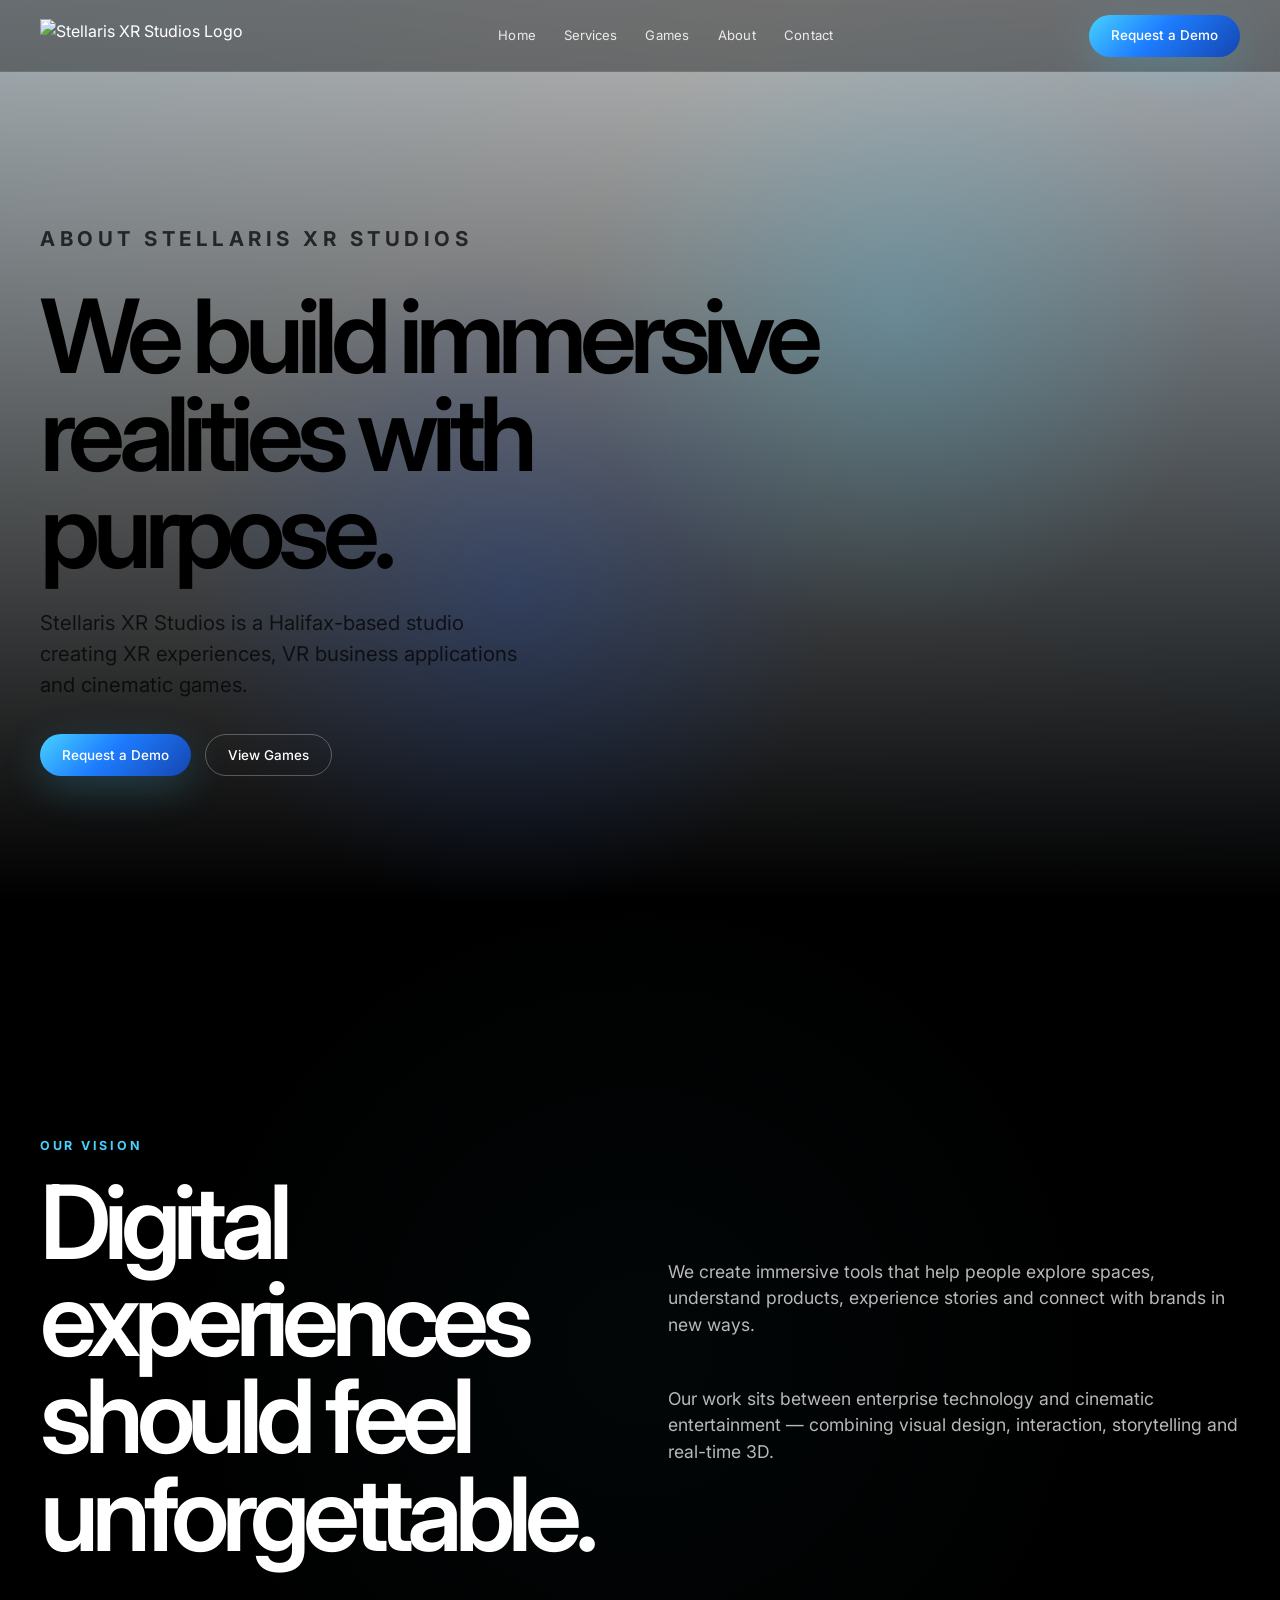
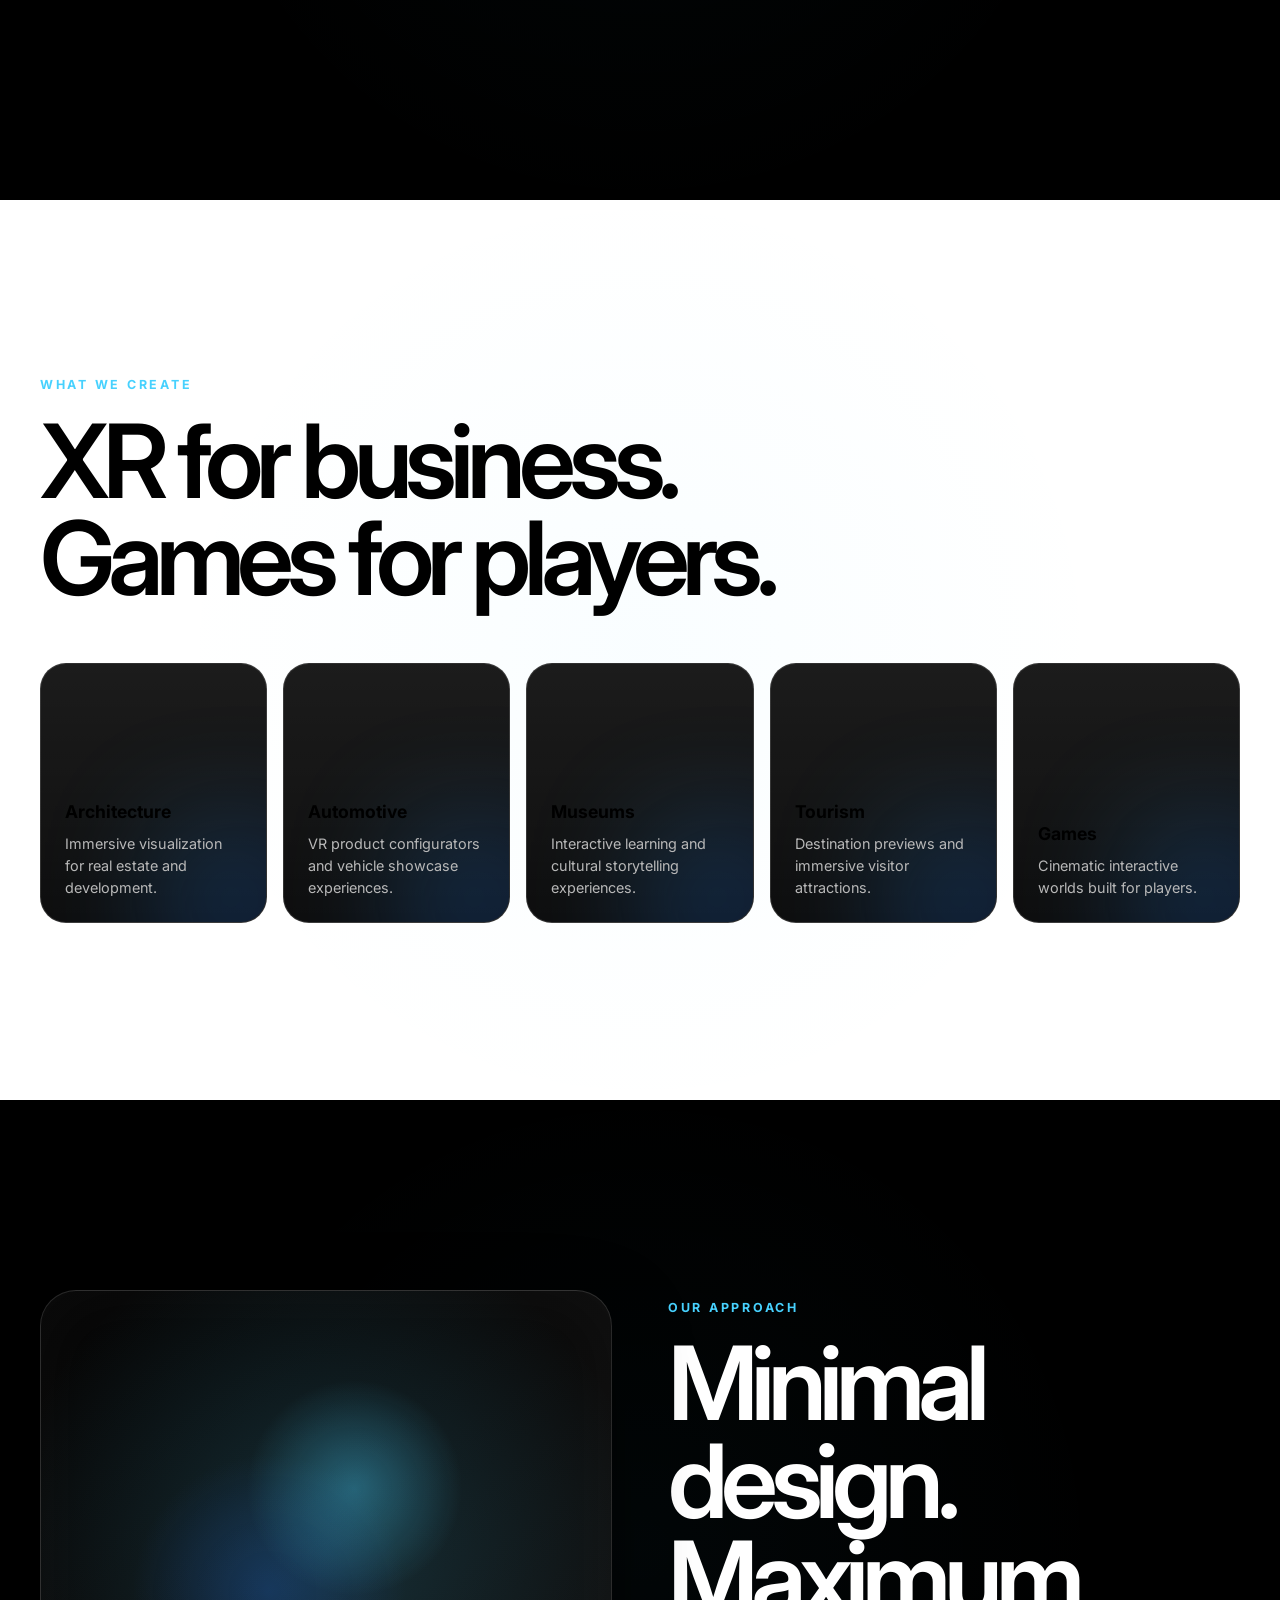
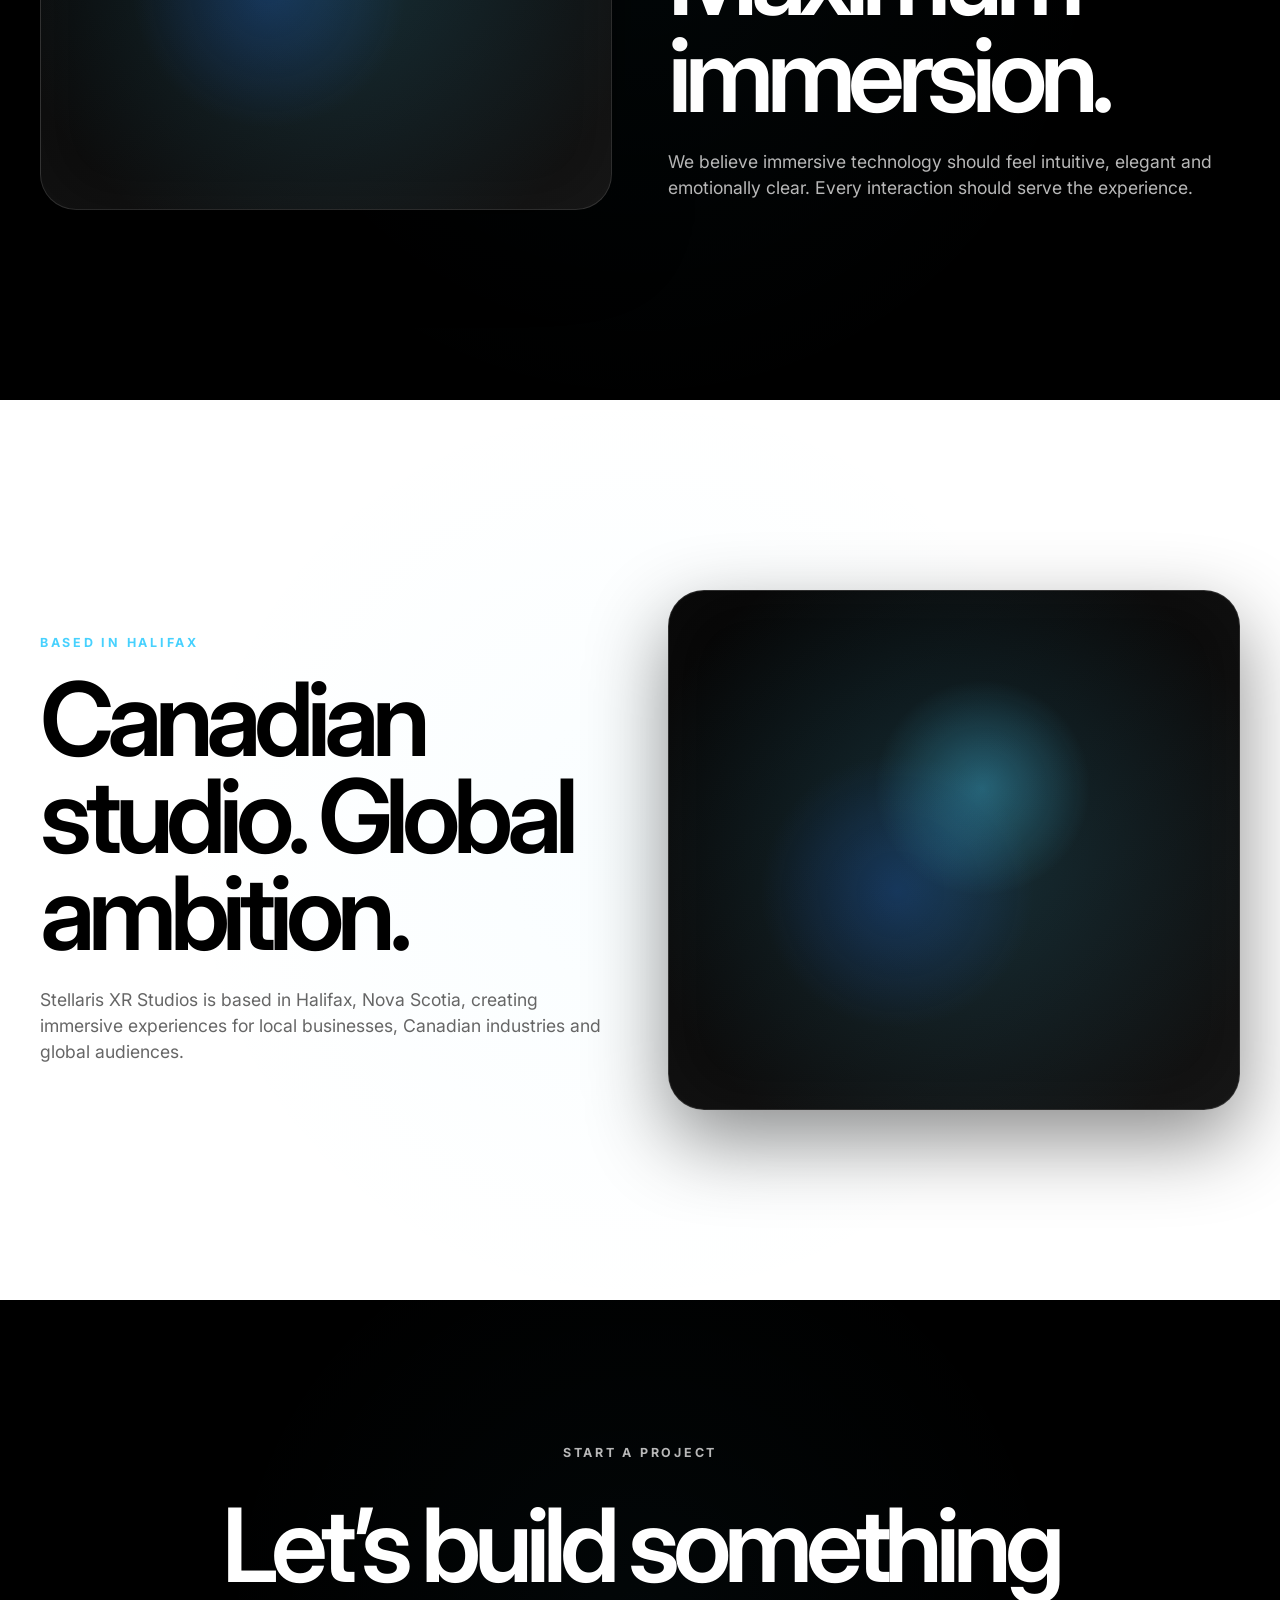
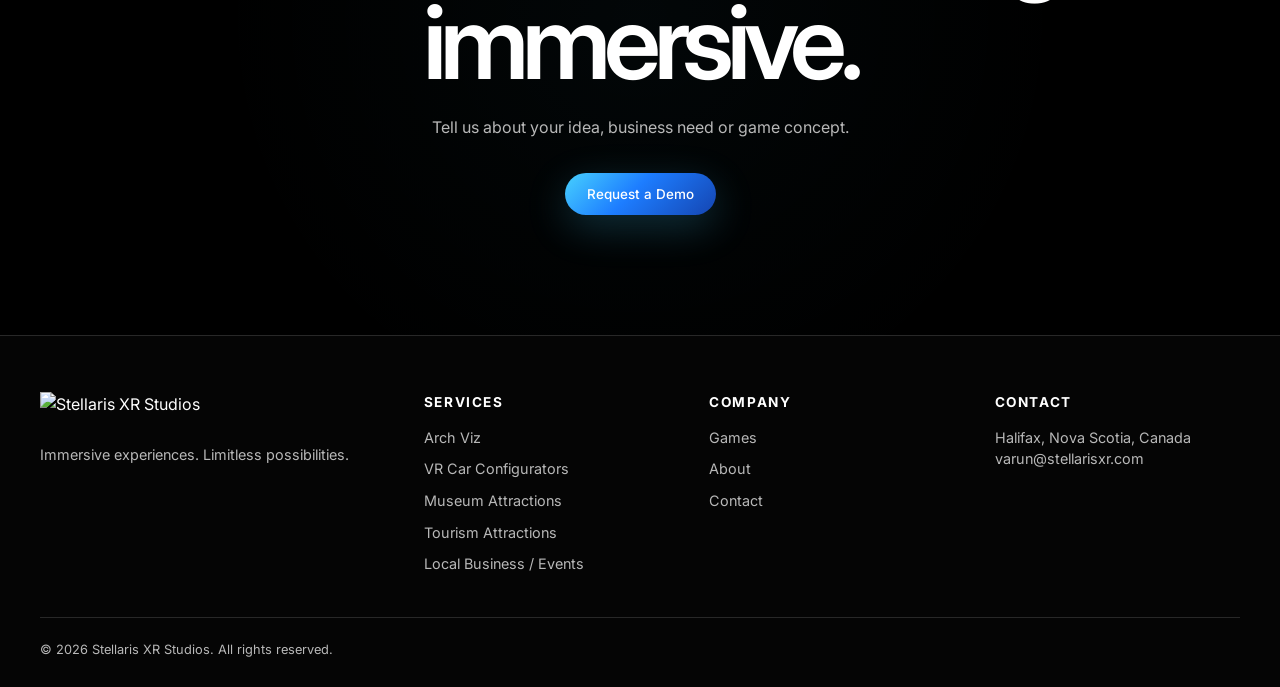
==== about.html @ 1f0bcd0b "updates" ====
<!DOCTYPE html>
<html lang="en">

<head>
    <meta charset="UTF-8" />
    <meta name="viewport" content="width=device-width, initial-scale=1.0" />

    <title>About Stellaris XR Studios | XR & VR Studio in Halifax</title>
    <meta name="description"
        content="Learn about Stellaris XR Studios, a Halifax-based XR studio creating immersive VR apps, business experiences and cinematic games." />
    <meta name="robots" content="index, follow" />
    <link rel="canonical" href="https://stellarisxr.com/about.html" />

    <link rel="icon" type="image/png" href="assets/favicon.png" />
    <link rel="apple-touch-icon" href="assets/apple-touch-icon.png" />

    <meta property="og:type" content="website" />
    <meta property="og:title" content="About Stellaris XR Studios" />
    <meta property="og:description"
        content="A Halifax XR studio building immersive business experiences and cinematic games." />
    <meta property="og:url" content="https://stellarisxr.com/about.html" />
    <meta property="og:image" content="https://stellarisxr.com/assets/og-image.jpg" />

    <link rel="preconnect" href="https://fonts.googleapis.com" />
    <link rel="preconnect" href="https://fonts.gstatic.com" crossorigin />
    <link href="https://fonts.googleapis.com/css2?family=Inter:wght@300;400;500;600;700&display=swap"
        rel="stylesheet" />

    <link rel="stylesheet" href="styles.css" />
</head>

<body>

    <div class="preloader">

        <div class="preloader-logo">
            <img src="assets/sxr-mark-gradient.png" alt="Stellaris XR Studios" loading="lazy" />
        </div>

    </div>

    <header class="site-header">
        <nav class="nav">
            <a href="index.html" class="logo">
                <img src="assets/stellaris-wordmark-white.png" alt="Stellaris XR Studios Logo" loading="lazy" />
            </a>

            <div class="nav-links">
                <a href="index.html">Home</a>

                <div class="dropdown">
                    <button class="dropdown-toggle">Services</button>
                    <div class="dropdown-menu">
                        <a href="arch-viz.html">Arch Viz</a>
                        <a href="vr-car-configurators.html">VR Car Configurators</a>
                        <a href="museum-attractions.html">Museum Attractions</a>
                        <a href="tourism-attractions.html">Tourism Attractions</a>
                        <a href="local-business-events.html">Local Business / Events</a>
                    </div>
                </div>

                <a href="games.html">Games</a>
                <a href="about.html">About</a>
                <a href="contact.html">Contact</a>
            </div>

            <a href="contact.html" class="nav-cta">Request a Demo</a>
            <button class="mobile-menu-button">☰</button>
        </nav>
    </header>

    <div class="mobile-menu">

        <button class="mobile-close">×</button>

        <a href="index.html">Home</a>
        <a href="arch-viz.html">Arch Viz</a>
        <a href="vr-car-configurators.html">VR Car Configurators</a>
        <a href="museum-attractions.html">Museum Attractions</a>
        <a href="tourism-attractions.html">Tourism Attractions</a>
        <a href="local-business-events.html">Local Business / Events</a>
        <a href="games.html">Games</a>
        <a href="about.html">About</a>
        <a href="contact.html">Contact</a>

    </div>

    <main>

        <section class="hero">
            <div class="hero-bg"></div>

            <div class="hero-content">
                <p class="eyebrow">About Stellaris XR Studios</p>
                <h1>We build immersive realities with purpose.</h1>
                <p>
                    Stellaris XR Studios is a Halifax-based studio creating XR experiences, VR business applications and
                    cinematic games.
                </p>

                <div class="hero-actions">
                    <a href="contact.html" class="btn-primary">Request a Demo</a>
                    <a href="games.html" class="btn-secondary">View Games</a>
                </div>
            </div>
        </section>

        <section class="section dark">
            <div class="section-inner feature-panel fade-in">
                <div>
                    <p class="eyebrow">Our Vision</p>
                    <h2 class="section-title">Digital experiences should feel unforgettable.</h2>
                </div>

                <div>
                    <p class="section-subtitle">
                        We create immersive tools that help people explore spaces, understand products, experience
                        stories and connect with brands in new ways.
                    </p>
                    <br />
                    <p class="section-subtitle">
                        Our work sits between enterprise technology and cinematic entertainment — combining visual
                        design, interaction, storytelling and real-time 3D.
                    </p>
                </div>
            </div>
        </section>

        <section class="section light">
            <div class="section-inner fade-in">
                <p class="eyebrow">What We Create</p>
                <h2 class="section-title">XR for business. Games for players.</h2>

                <div class="services-grid">
                    <a href="arch-viz.html" class="service-card">
                        <h3>Architecture</h3>
                        <p>Immersive visualization for real estate and development.</p>
                    </a>

                    <a href="vr-car-configurators.html" class="service-card">
                        <h3>Automotive</h3>
                        <p>VR product configurators and vehicle showcase experiences.</p>
                    </a>

                    <a href="museum-attractions.html" class="service-card">
                        <h3>Museums</h3>
                        <p>Interactive learning and cultural storytelling experiences.</p>
                    </a>

                    <a href="tourism-attractions.html" class="service-card">
                        <h3>Tourism</h3>
                        <p>Destination previews and immersive visitor attractions.</p>
                    </a>

                    <a href="games.html" class="service-card">
                        <h3>Games</h3>
                        <p>Cinematic interactive worlds built for players.</p>
                    </a>
                </div>
            </div>
        </section>

        <section class="section dark">
            <div class="section-inner feature-panel fade-in">
                <div class="visual-card"></div>

                <div>
                    <p class="eyebrow">Our Approach</p>
                    <h2 class="section-title">Minimal design. Maximum immersion.</h2>
                    <p class="section-subtitle">
                        We believe immersive technology should feel intuitive, elegant and emotionally clear. Every
                        interaction should serve the experience.
                    </p>
                </div>
            </div>
        </section>

        <section class="section light">
            <div class="section-inner feature-panel fade-in">
                <div>
                    <p class="eyebrow">Based in Halifax</p>
                    <h2 class="section-title">Canadian studio. Global ambition.</h2>
                    <p class="section-subtitle">
                        Stellaris XR Studios is based in Halifax, Nova Scotia, creating immersive experiences for local
                        businesses, Canadian industries and global audiences.
                    </p>
                </div>

                <div class="visual-card"></div>
            </div>
        </section>

        <section class="section dark cta-section">
            <div class="section-inner fade-in">
                <p class="eyebrow">Start a Project</p>
                <h2 class="section-title">Let’s build something immersive.</h2>
                <p>
                    Tell us about your idea, business need or game concept.
                </p>
                <a href="contact.html" class="btn-primary">Request a Demo</a>
            </div>
        </section>

    </main>

    <footer class="footer">
        <div class="footer-inner">
            <div>
                <img src="assets/stellaris-wordmark-white.png" alt="Stellaris XR Studios" loading="lazy" />
                <p>Immersive experiences. Limitless possibilities.</p>
            </div>

            <div>
                <h4>Services</h4>
                <div class="footer-links">
                    <a href="arch-viz.html">Arch Viz</a>
                    <a href="vr-car-configurators.html">VR Car Configurators</a>
                    <a href="museum-attractions.html">Museum Attractions</a>
                    <a href="tourism-attractions.html">Tourism Attractions</a>
                    <a href="local-business-events.html">Local Business / Events</a>
                </div>
            </div>

            <div>
                <h4>Company</h4>
                <div class="footer-links">
                    <a href="games.html">Games</a>
                    <a href="about.html">About</a>
                    <a href="contact.html">Contact</a>
                </div>
            </div>

            <div>
                <h4>Contact</h4>
                <p>Halifax, Nova Scotia, Canada</p>
                <p>varun@stellarisxr.com</p>
            </div>
        </div>

        <div class="footer-bottom">
            © 2026 Stellaris XR Studios. All rights reserved.
        </div>
    </footer>

    <script src="script.js"></script>
</body>

</html>
---- styles.css ----
:root {
    --black: #000000;
    --white: #ffffff;
    --cyan: #47d1fe;
    --blue: #1545b1;
    --text-dark: #111111;
    --text-light: #f5f5f5;
    --muted-dark: #666666;
    --muted-light: #b8b8b8;
    --glass-dark: rgba(0, 0, 0, 0.42);
    --glass-light: rgba(255, 255, 255, 0.72);
    --border-dark: rgba(255, 255, 255, 0.14);
    --border-light: rgba(0, 0, 0, 0.12);
    --gradient: linear-gradient(135deg, #47d1fe 0%, #1d7dff 45%, #1545b1 100%);
    --max-width: 1200px;
    --nav-height: 72px;
    --ease: cubic-bezier(0.22, 1, 0.36, 1);
}

* {
    box-sizing: border-box;
    margin: 0;
    padding: 0;
}

html {
    scroll-behavior: smooth;
}

body {
    font-family: Inter, -apple-system, BlinkMacSystemFont, "Segoe UI", sans-serif;
    background: var(--black);
    color: var(--white);
    line-height: 1.5;
    overflow-x: hidden;
}

img,
video {
    max-width: 100%;
    display: block;
}

a {
    color: inherit;
    text-decoration: none;
}

button,
input,
textarea {
    font: inherit;
}

.site-header {
    position: fixed;
    inset: 0 0 auto 0;
    height: var(--nav-height);
    z-index: 1000;
    display: flex;
    align-items: center;
    backdrop-filter: blur(20px);
    background: rgba(0, 0, 0, 0.38);
    border-bottom: 1px solid rgba(255, 255, 255, 0.08);
}

.nav {
    width: min(100% - 48px, var(--max-width));
    margin: 0 auto;
    display: flex;
    align-items: center;
    justify-content: space-between;
}

.logo img {
    height: 34px;
    width: auto;
}

.nav-links {
    display: flex;
    align-items: center;
    gap: 28px;
    font-size: 0.82rem;
    letter-spacing: 0.02em;
}

.nav-links a,
.dropdown-toggle {
    opacity: 0.86;
    transition: opacity 0.25s var(--ease), color 0.25s var(--ease);
}

.nav-links a:hover,
.dropdown-toggle:hover {
    opacity: 1;
    color: var(--cyan);
}

.dropdown {
    position: relative;
}

.dropdown-toggle {
    background: none;
    border: 0;
    color: inherit;
    cursor: pointer;
}

.dropdown-menu {
    position: absolute;
    top: calc(100% + 10px);
    left: 50%;
    transform: translateX(-50%) translateY(8px);
    width: 240px;
    padding: 14px;
    border-radius: 18px;
    background: rgba(10, 10, 10, 0.82);
    border: 1px solid var(--border-dark);
    backdrop-filter: blur(24px);
    opacity: 0;
    pointer-events: none;
    transition: all 0.25s var(--ease);
    z-index: 1000;
}

.dropdown::after {
    content: "";
    position: absolute;
    left: 0;
    top: 100%;
    width: 100%;
    height: 18px;
}

.dropdown:hover .dropdown-menu {
    opacity: 1;
    pointer-events: auto;
    transform: translateX(-50%) translateY(0);
}

.dropdown-menu a {
    display: block;
    padding: 11px 12px;
    border-radius: 12px;
    color: var(--text-light);
}

.dropdown-menu a:hover {
    background: rgba(71, 209, 254, 0.12);
}

.nav-cta,
.btn-primary,
.btn-secondary {
    display: inline-flex;
    align-items: center;
    justify-content: center;
    min-height: 42px;
    padding: 0 22px;
    border-radius: 999px;
    font-size: 0.84rem;
    font-weight: 500;
    transition: transform 0.25s var(--ease), background 0.25s var(--ease);
}

.nav-cta,
.btn-primary {
    background: var(--gradient);
    color: var(--white);
    box-shadow: 0 12px 40px rgba(71, 209, 254, 0.22);
}

.btn-secondary {
    color: var(--white);
    border: 1px solid rgba(255, 255, 255, 0.28);
}

.nav-cta:hover,
.btn-primary:hover,
.btn-secondary:hover {
    transform: translateY(-2px);
}

.hero {
    min-height: 100vh;
    position: relative;
    display: grid;
    place-items: center;
    overflow: hidden;
    padding: calc(var(--nav-height) + 64px) 24px 64px;
}

.hero::before {
    content: "";
    position: absolute;
    inset: 0;
    background:
        radial-gradient(circle at 70% 35%, rgba(71, 209, 254, 0.22), transparent 30%),
        radial-gradient(circle at 40% 65%, rgba(21, 69, 177, 0.28), transparent 34%),
        linear-gradient(to bottom, rgba(0, 0, 0, 0.22), #000);
    z-index: 1;
}

.hero-bg {
    position: absolute;
    inset: 0;
    background: linear-gradient(120deg, #eaf8ff 0%, #ffffff 45%, #dbefff 100%);
    opacity: 0.92;
}

.hero-content {
    position: relative;
    z-index: 2;
    width: min(100%, var(--max-width));
    color: var(--black);
}

.eyebrow {
    font-size: 0.78rem;
    text-transform: uppercase;
    letter-spacing: 0.22em;
    color: var(--cyan);
    margin-bottom: 18px;
    font-weight: 700;
}

.hero h1,
.section-title {
    font-size: clamp(3.2rem, 8vw, 7.8rem);
    line-height: 0.95;
    letter-spacing: -0.07em;
    font-weight: 600;
    max-width: 850px;
}

.hero p {
    max-width: 500px;
    margin: 28px 0 34px;
    font-size: clamp(1rem, 1.6vw, 1.28rem);
    color: rgba(0, 0, 0, 0.72);
}

.hero-actions {
    display: flex;
    gap: 14px;
    flex-wrap: wrap;
}

.showcase-dots {
    position: absolute;
    z-index: 3;
    bottom: 42px;
    left: 50%;
    transform: translateX(-50%);
    display: flex;
    gap: 10px;
}

.showcase-dots span {
    width: 7px;
    height: 7px;
    border-radius: 50%;
    background: rgba(0, 0, 0, 0.28);
}

.showcase-dots span.active {
    background: var(--cyan);
}

.section {
    min-height: 100vh;
    padding: 120px 24px;
    display: flex;
    align-items: center;
}

.section-inner {
    width: min(100%, var(--max-width));
    margin: 0 auto;
}

.section.light {
    background: var(--white);
    color: var(--black);
}

.section.dark {
    background: var(--black);
    color: var(--white);
}

.section-subtitle {
    max-width: 620px;
    margin-top: 24px;
    color: var(--muted-light);
    font-size: 1.1rem;
}

.light .section-subtitle {
    color: var(--muted-dark);
}

.services-grid {
    margin-top: 56px;
    display: grid;
    grid-template-columns: repeat(5, 1fr);
    gap: 16px;
}

.service-card {
    min-height: 260px;
    padding: 24px;
    border-radius: 26px;
    background:
        linear-gradient(to bottom, rgba(255, 255, 255, 0.08), rgba(255, 255, 255, 0.02)),
        #090909;
    border: 1px solid var(--border-dark);
    display: flex;
    flex-direction: column;
    justify-content: flex-end;
    overflow: hidden;
    position: relative;
    transition: transform 0.35s var(--ease), border-color 0.35s var(--ease);
}

.service-card::before {
    content: "";
    position: absolute;
    inset: auto -30% -30% auto;
    width: 180px;
    height: 180px;
    background: var(--gradient);
    filter: blur(60px);
    opacity: 0.22;
}

.service-card:hover {
    transform: translateY(-8px);
    border-color: rgba(71, 209, 254, 0.45);
}

.service-card h3 {
    position: relative;
    font-size: 1.1rem;
    margin-bottom: 8px;
}

.service-card p {
    position: relative;
    color: var(--muted-light);
    font-size: 0.9rem;
}

.feature-panel {
    display: grid;
    grid-template-columns: 1fr 1fr;
    gap: 56px;
    align-items: center;
}

.visual-card {
    min-height: 520px;
    border-radius: 36px;

    background:
        radial-gradient(circle at 55% 38%,
            rgba(71, 209, 254, 0.35),
            transparent 24%),

        radial-gradient(circle at 40% 58%,
            rgba(21, 69, 177, 0.32),
            transparent 30%),

        linear-gradient(145deg,
            #050505,
            #121212);

    border: 1px solid var(--border-dark);

    box-shadow:
        inset 0 0 80px rgba(255, 255, 255, 0.03),
        0 30px 80px rgba(0, 0, 0, 0.45);

    transition:
        transform 0.8s var(--ease),
        box-shadow 0.8s var(--ease);

    position: relative;
    overflow: hidden;
}

.visual-card::before {
    content: "";

    position: absolute;
    inset: -20%;

    background:
        radial-gradient(circle,
            rgba(71, 209, 254, 0.18),
            transparent 60%);

    animation: ambientMove 10s linear infinite;
}

.games-section {
    background:
        linear-gradient(to bottom, rgba(0, 0, 0, 0.22), #000),
        radial-gradient(circle at 70% 40%, rgba(21, 69, 177, 0.32), transparent 34%);
}

.cta-section {
    text-align: center;
    min-height: 70vh;
}

.cta-section .section-title {
    margin: 0 auto;
}

.cta-section p {
    max-width: 560px;
    margin: 24px auto 34px;
    color: var(--muted-light);
}

.contact-form {
    margin-top: 44px;
    display: grid;
    gap: 16px;
    max-width: 640px;
    margin-inline: auto;
}

.contact-form input,
.contact-form textarea {
    width: 100%;
    padding: 16px 18px;
    border-radius: 16px;
    border: 1px solid var(--border-dark);
    background: rgba(255, 255, 255, 0.06);
    color: var(--white);
    outline: none;
}

.contact-form textarea {
    min-height: 150px;
    resize: vertical;
}

.contact-form input:focus,
.contact-form textarea:focus {
    border-color: var(--cyan);
}

.footer {
    padding: 56px 24px 28px;
    background: #050505;
    color: var(--white);
    border-top: 1px solid var(--border-dark);
}

.footer-inner {
    width: min(100%, var(--max-width));
    margin: 0 auto;
    display: grid;
    grid-template-columns: 1.4fr repeat(3, 1fr);
    gap: 40px;
}

.footer img {
    height: 34px;
    margin-bottom: 18px;
}

.footer p,
.footer a {
    color: var(--muted-light);
    font-size: 0.9rem;
}

.footer h4 {
    margin-bottom: 14px;
    font-size: 0.85rem;
    text-transform: uppercase;
    letter-spacing: 0.12em;
}

.footer-links {
    display: grid;
    gap: 10px;
}

.footer-bottom {
    width: min(100%, var(--max-width));
    margin: 42px auto 0;
    padding-top: 22px;
    border-top: 1px solid var(--border-dark);
    color: var(--muted-light);
    font-size: 0.8rem;
}

.mobile-menu-button {
    display: none;
    background: none;
    border: 0;
    color: inherit;
    font-size: 1.6rem;
}

.mobile-menu {
    position: fixed;
    inset: 0;
    background: rgba(0, 0, 0, 0.96);
    backdrop-filter: blur(24px);
    z-index: 999;
    display: flex;
    flex-direction: column;
    justify-content: center;
    align-items: center;
    gap: 28px;
    opacity: 0;
    pointer-events: none;
    transition:
        opacity 0.35s var(--ease),
        transform 0.35s var(--ease);

    transform: translateY(-10px);
}

.mobile-menu.active {
    opacity: 1;
    pointer-events: auto;
    transform: translateY(0);
}

.mobile-menu a {
    font-size: 1.5rem;
    font-weight: 500;
    color: var(--white);
    transition: color 0.25s var(--ease);
}

.mobile-menu a:hover {
    color: var(--cyan);
}

.mobile-close {
    position: absolute;
    top: 26px;
    right: 26px;
    background: none;
    border: 0;
    color: white;
    font-size: 2rem;
    cursor: pointer;
}


@media (max-width: 980px) {

    .nav-links,
    .nav-cta {
        display: none;
    }

    .mobile-menu-button {
        display: block;
    }

    .hero-content {
        text-align: center;
    }

    .hero p {
        margin-inline: auto;
    }

    .hero-actions {
        justify-content: center;
    }

    .services-grid {
        grid-template-columns: repeat(2, 1fr);
    }

    .feature-panel {
        grid-template-columns: 1fr;
    }

    .visual-card {
        min-height: 360px;
    }

    .footer-inner {
        grid-template-columns: 1fr 1fr;
    }
}

@media (max-width: 640px) {
    .nav {
        width: min(100% - 28px, var(--max-width));
    }

    .hero,
    .section {
        padding-inline: 18px;
    }

    .hero h1,
    .section-title {
        font-size: clamp(3rem, 16vw, 5rem);
    }

    .services-grid {
        grid-template-columns: 1fr;
    }

    .service-card {
        min-height: 220px;
    }

    .footer-inner {
        grid-template-columns: 1fr;
    }
}

.contact-form select {
    width: 100%;
    padding: 16px 18px;
    border-radius: 16px;
    border: 1px solid var(--border-dark);
    background: rgba(255, 255, 255, 0.06);
    color: var(--white);
    outline: none;
    appearance: none;
    -webkit-appearance: none;
    -moz-appearance: none;
}

.contact-form select option {
    background: #111111;
    color: #ffffff;
}

.contact-form select:focus {
    border-color: var(--cyan);
}

.contact-form select {
    background-image:
        linear-gradient(45deg, transparent 50%, white 50%),
        linear-gradient(135deg, white 50%, transparent 50%);
    background-position:
        calc(100% - 22px) calc(50% - 3px),
        calc(100% - 16px) calc(50% - 3px);
    background-size: 6px 6px, 6px 6px;
    background-repeat: no-repeat;
}

.preloader {
    position: fixed;
    inset: 0;
    background: #000000;
    z-index: 99999;

    display: flex;
    align-items: center;
    justify-content: center;

    transition:
        opacity 0.8s var(--ease),
        visibility 0.8s var(--ease);
}

.preloader-logo {
    width: 120px;
    height: 120px;

    animation:
        logoFloat 2.4s ease-in-out infinite,
        logoGlow 3s ease-in-out infinite;
}

.preloader-logo img {
    width: 100%;
    height: 100%;
    object-fit: contain;
}

.preloader.hide {
    opacity: 0;
    visibility: hidden;
}

@keyframes logoFloat {

    0% {
        transform: translateY(0px);
    }

    50% {
        transform: translateY(-10px);
    }

    100% {
        transform: translateY(0px);
    }
}

@keyframes logoGlow {

    0% {
        filter:
            drop-shadow(0 0 0 rgba(71, 209, 254, 0));
    }

    50% {
        filter:
            drop-shadow(0 0 24px rgba(71, 209, 254, 0.45));
    }

    100% {
        filter:
            drop-shadow(0 0 0 rgba(71, 209, 254, 0));
    }
}

body {
    animation: pageFade 0.8s ease;
}

@keyframes pageFade {

    from {
        opacity: 0;
        transform: translateY(10px);
    }

    to {
        opacity: 1;
        transform: translateY(0);
    }
}

.fade-in {
    opacity: 0;
    transform: translateY(40px);
    transition:
        opacity 1s var(--ease),
        transform 1s var(--ease);
    will-change: opacity, transform;
}

.fade-in.visible {
    opacity: 1;
    transform: translateY(0);
}

.service-card {
    transition:
        transform 0.5s var(--ease),
        border-color 0.5s var(--ease),
        opacity 0.8s var(--ease);
}

@keyframes ambientMove {

    0% {
        transform: translateX(-10%) translateY(-10%);
    }

    50% {
        transform: translateX(10%) translateY(10%);
    }

    100% {
        transform: translateX(-10%) translateY(-10%);
    }
}

.section {
    position: relative;
    overflow: hidden;
}

.section::before {
    content: "";

    position: absolute;
    inset: 0;

    background:
        radial-gradient(circle at center,
            rgba(71, 209, 254, 0.03),
            transparent 60%);

    pointer-events: none;
}

body {
    -webkit-font-smoothing: antialiased;
    -moz-osx-font-smoothing: grayscale;
    text-rendering: optimizeLegibility;
}

.hero-content,
.service-card,
.visual-card,
.fade-in {
    transform: translateZ(0);
}

@media (prefers-reduced-motion: reduce) {

    *,
    *::before,
    *::after {
        animation: none !important;
        transition: none !important;
        scroll-behavior: auto !important;
    }

}

button,
a {
    touch-action: manipulation;
}

::-webkit-scrollbar {
    width: 10px;
}

::-webkit-scrollbar-track {
    background: #050505;
}

::-webkit-scrollbar-thumb {
    background: linear-gradient(to bottom,
            #47d1fe,
            #1545b1);

    border-radius: 999px;
}
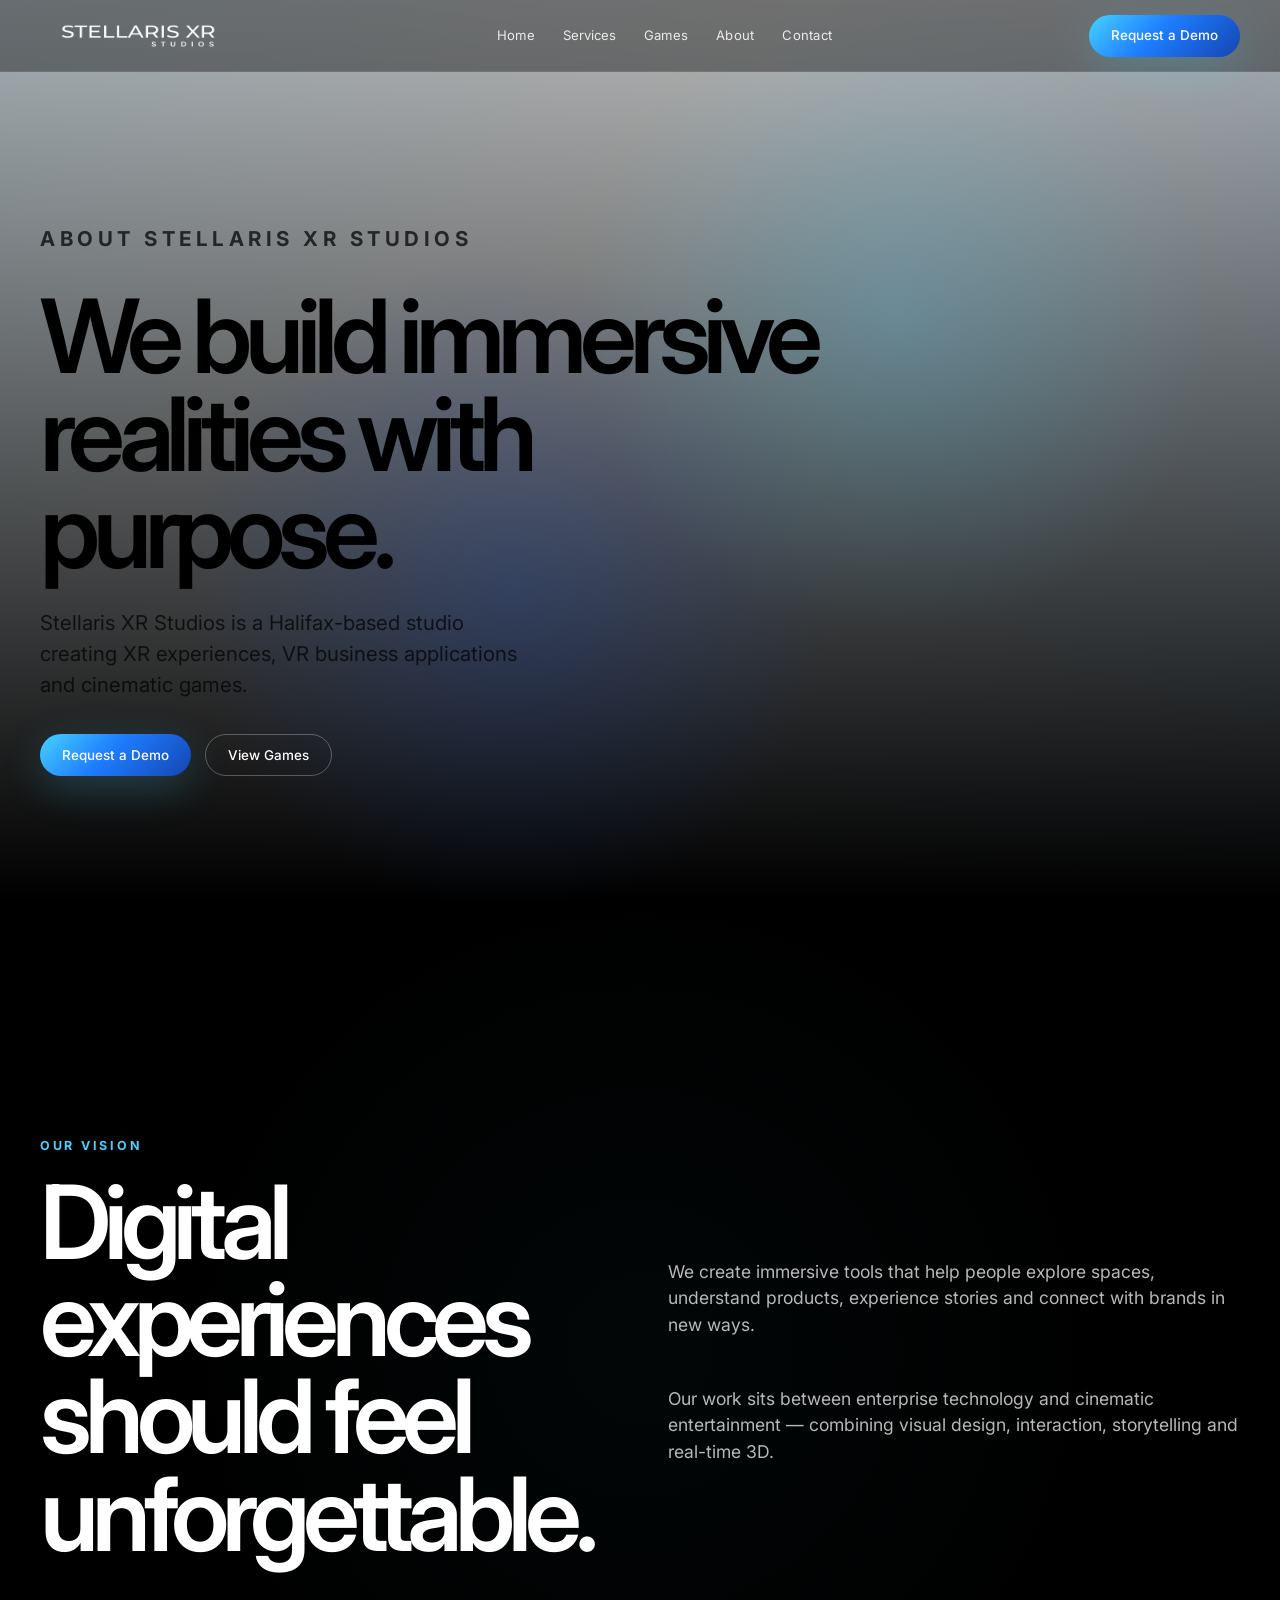
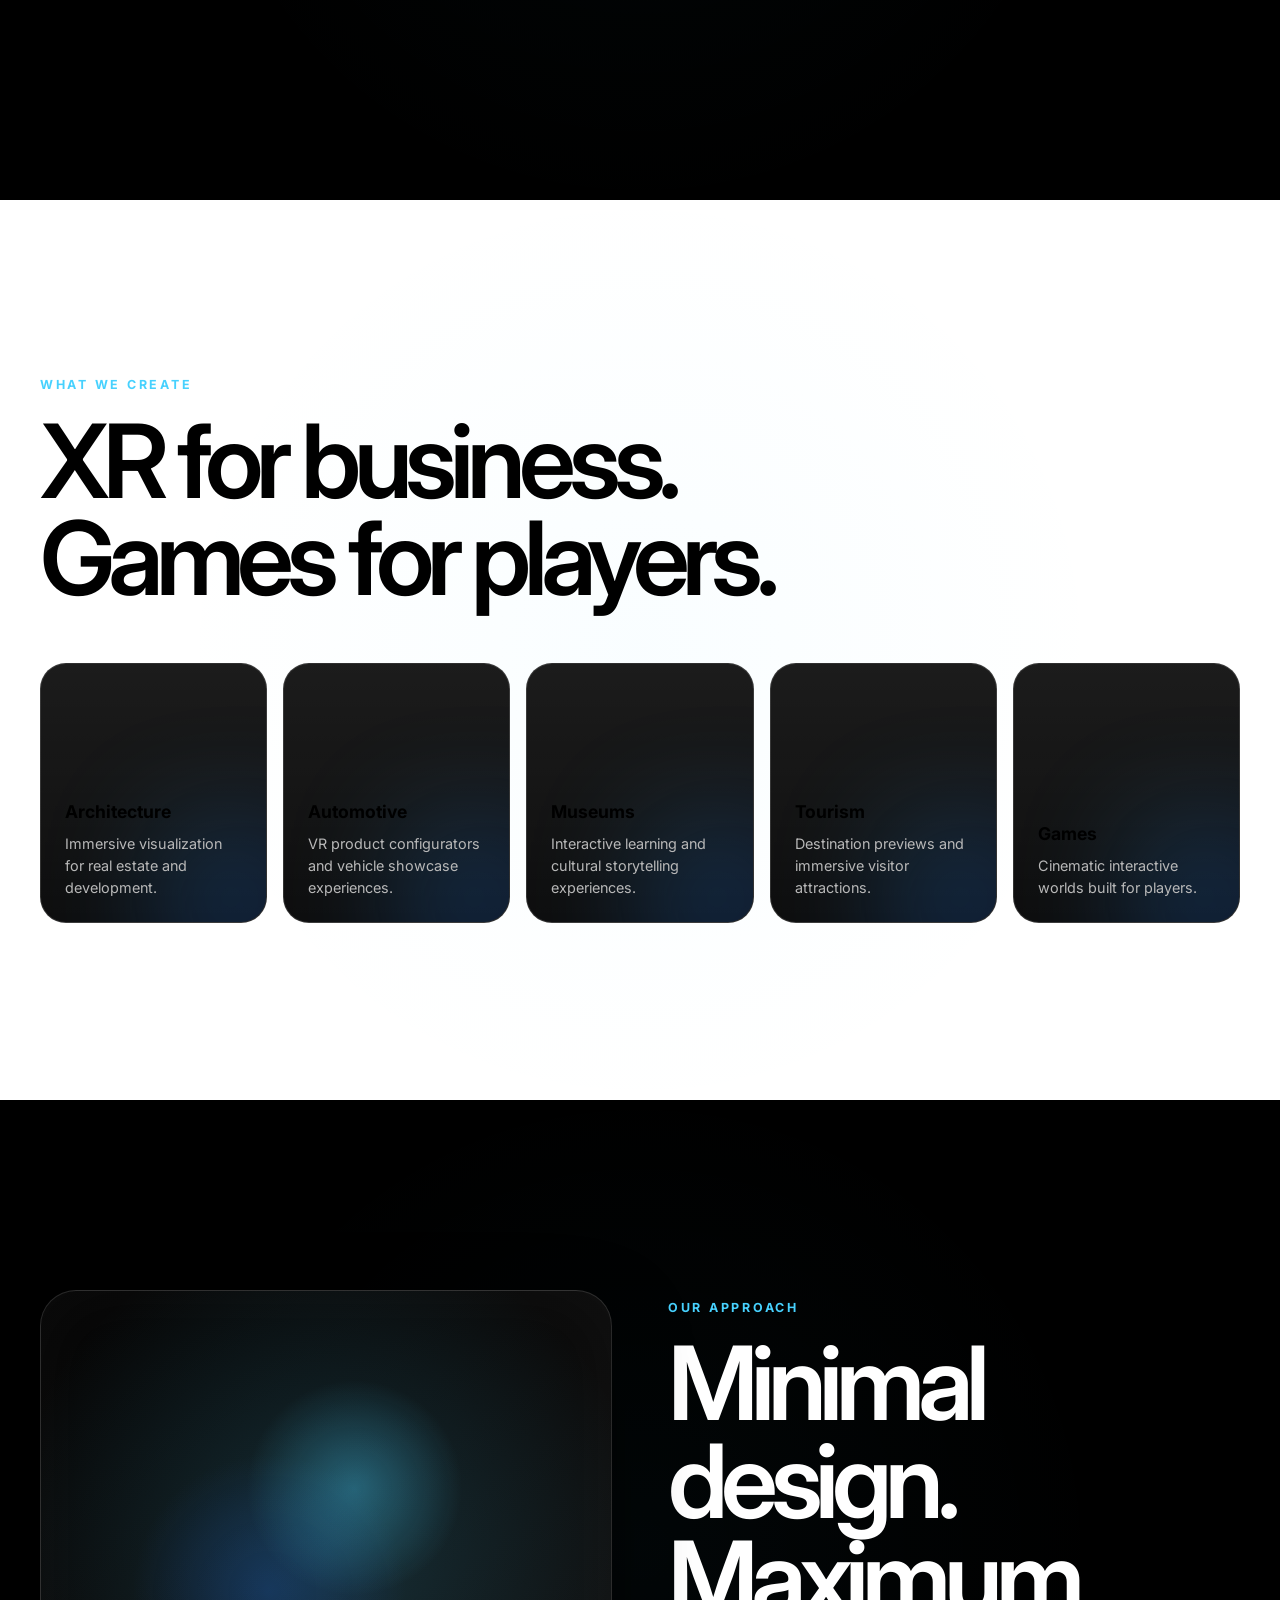
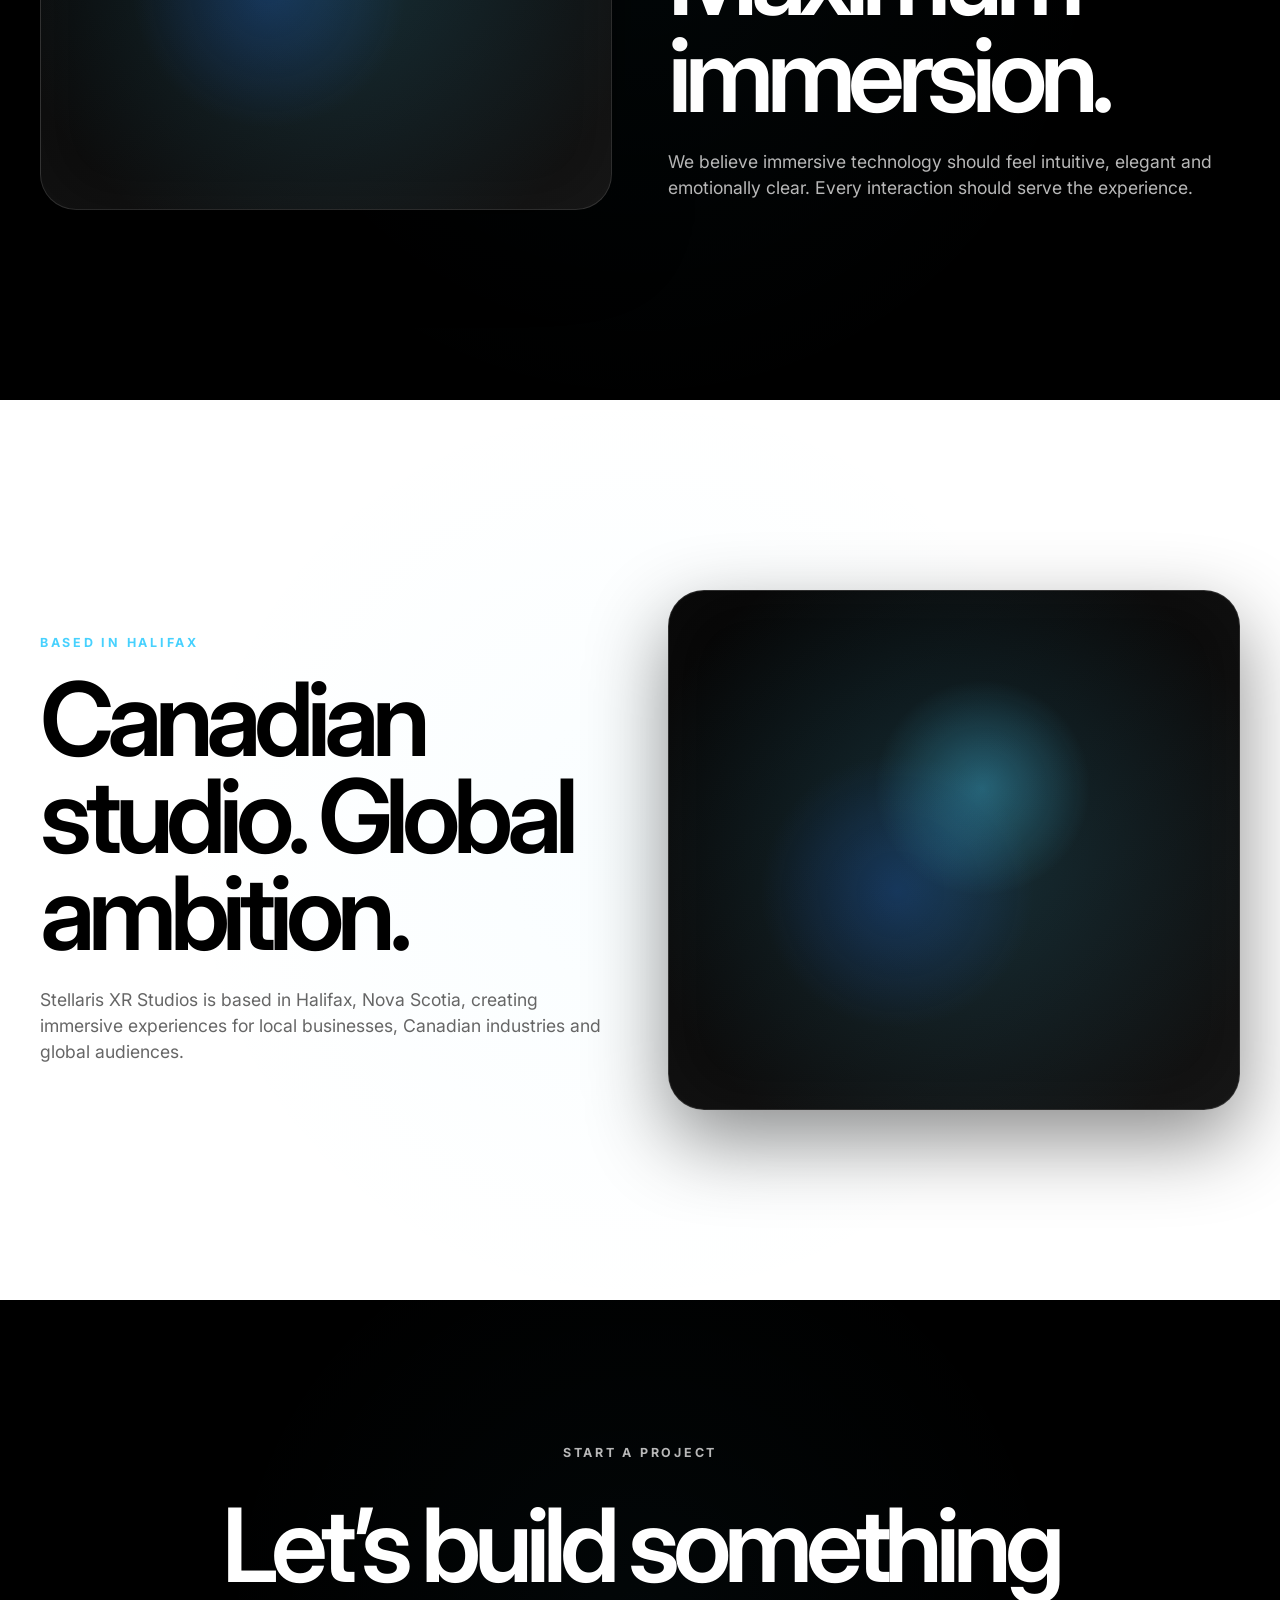
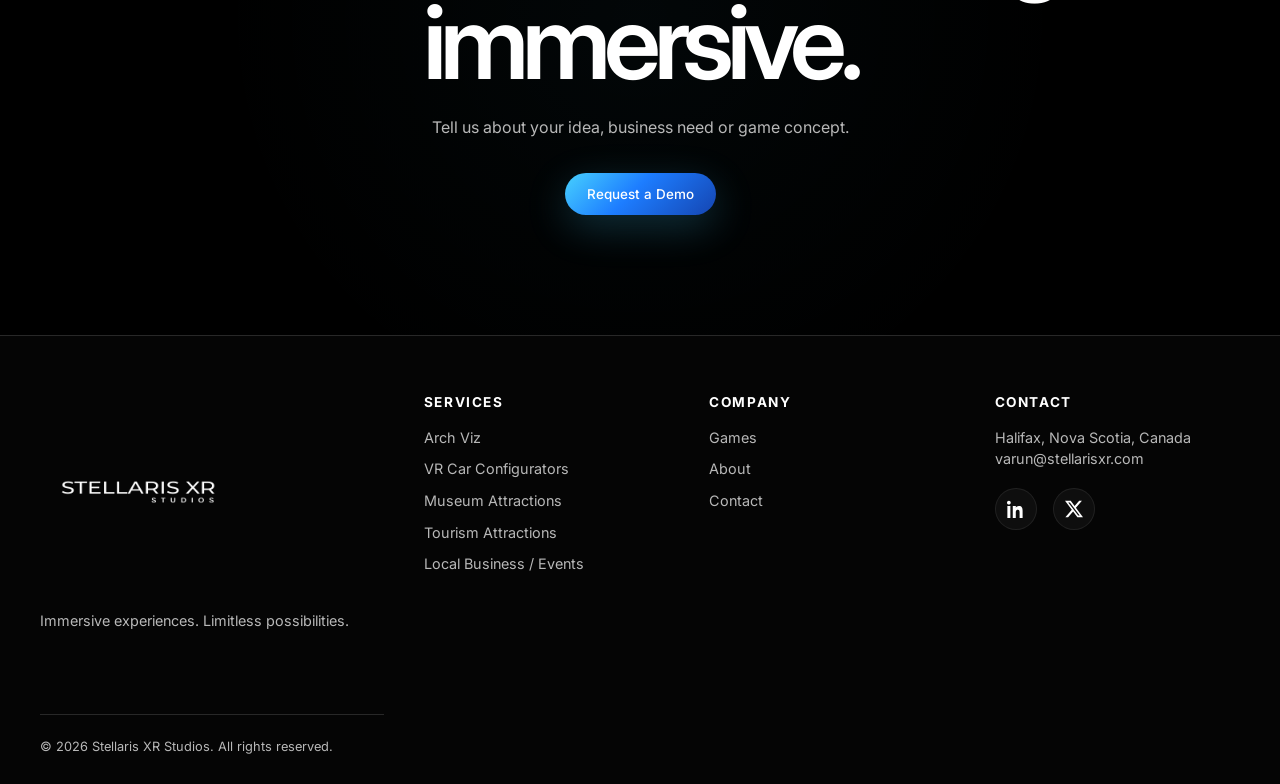
==== commit 23b5d188: "fix fotter and add images" ====
--- a/about.html
+++ b/about.html
@@ -234,12 +234,36 @@
                 <h4>Contact</h4>
                 <p>Halifax, Nova Scotia, Canada</p>
                 <p>varun@stellarisxr.com</p>
-            </div>
-        </div>
-
-        <div class="footer-bottom">
-            © 2026 Stellaris XR Studios. All rights reserved.
-        </div>
+                <div class="social-links">
+
+                    <a href="https://www.linkedin.com/company/stellaris-xr-studios/" target="_blank"
+                        rel="noopener noreferrer" aria-label="LinkedIn">
+
+                        <svg xmlns="http://www.w3.org/2000/svg" width="20" height="20" viewBox="0 0 24 24"
+                            fill="currentColor">
+                            <path
+                                d="M4.98 3.5C4.98 4.88 3.86 6 2.48 6S0 4.88 0 3.5 1.12 1 2.5 1 5 2.12 5 3.5zM.5 8h4V24h-4V8zm7.5 0h3.8v2.2h.1c.5-1 1.8-2.2 3.9-2.2 4.2 0 5 2.8 5 6.4V24h-4v-7.1c0-1.7 0-3.9-2.4-3.9s-2.7 1.9-2.7 3.8V24h-4V8z" />
+                        </svg>
+
+                    </a>
+
+                    <a href="https://x.com/StellarisXR" target="_blank" rel="noopener noreferrer"
+                        aria-label="Twitter X">
+
+                        <svg xmlns="http://www.w3.org/2000/svg" width="20" height="20" viewBox="0 0 24 24"
+                            fill="currentColor">
+                            <path
+                                d="M18.901 1.153h3.68l-8.04 9.19L24 22.847h-7.406l-5.8-7.584-6.64 7.584H.474l8.6-9.83L0 1.153h7.594l5.243 6.932L18.901 1.153zm-1.292 19.39h2.039L6.486 3.348H4.298L17.609 20.544z" />
+                        </svg>
+
+                    </a>
+
+                </div>
+            </div>
+
+            <div class="footer-bottom">
+                © 2026 Stellaris XR Studios. All rights reserved.
+            </div>
     </footer>
 
     <script src="script.js"></script>
--- a/styles.css
+++ b/styles.css
@@ -62,6 +62,7 @@
     backdrop-filter: blur(20px);
     background: rgba(0, 0, 0, 0.38);
     border-bottom: 1px solid rgba(255, 255, 255, 0.08);
+    color: #ffffff;
 }
 
 .nav {
@@ -73,7 +74,7 @@
 }
 
 .logo img {
-    height: 34px;
+    height: 200px;
     width: auto;
 }
 
@@ -471,7 +472,7 @@
 }
 
 .footer img {
-    height: 34px;
+    height: 200px;
     margin-bottom: 18px;
 }
 
@@ -844,4 +845,52 @@
             #1545b1);
 
     border-radius: 999px;
+}
+
+.social-links {
+    display: flex;
+    align-items: center;
+    gap: 16px;
+    margin-top: 18px;
+}
+
+.social-links a {
+    width: 42px;
+    height: 42px;
+
+    display: flex;
+    align-items: center;
+    justify-content: center;
+
+    border-radius: 50%;
+
+    background: rgba(255, 255, 255, 0.04);
+
+    border: 1px solid rgba(255, 255, 255, 0.08);
+
+    color: var(--white);
+
+    transition:
+        transform 0.3s var(--ease),
+        background 0.3s var(--ease),
+        border-color 0.3s var(--ease),
+        color 0.3s var(--ease);
+}
+
+.social-links a:hover {
+    transform: translateY(-3px);
+
+    background: rgba(71, 209, 254, 0.12);
+
+    border-color: rgba(71, 209, 254, 0.4);
+
+    color: var(--cyan);
+
+    box-shadow:
+        0 10px 30px rgba(71, 209, 254, 0.16);
+}
+
+.social-links svg {
+    width: 18px;
+    height: 18px;
 }
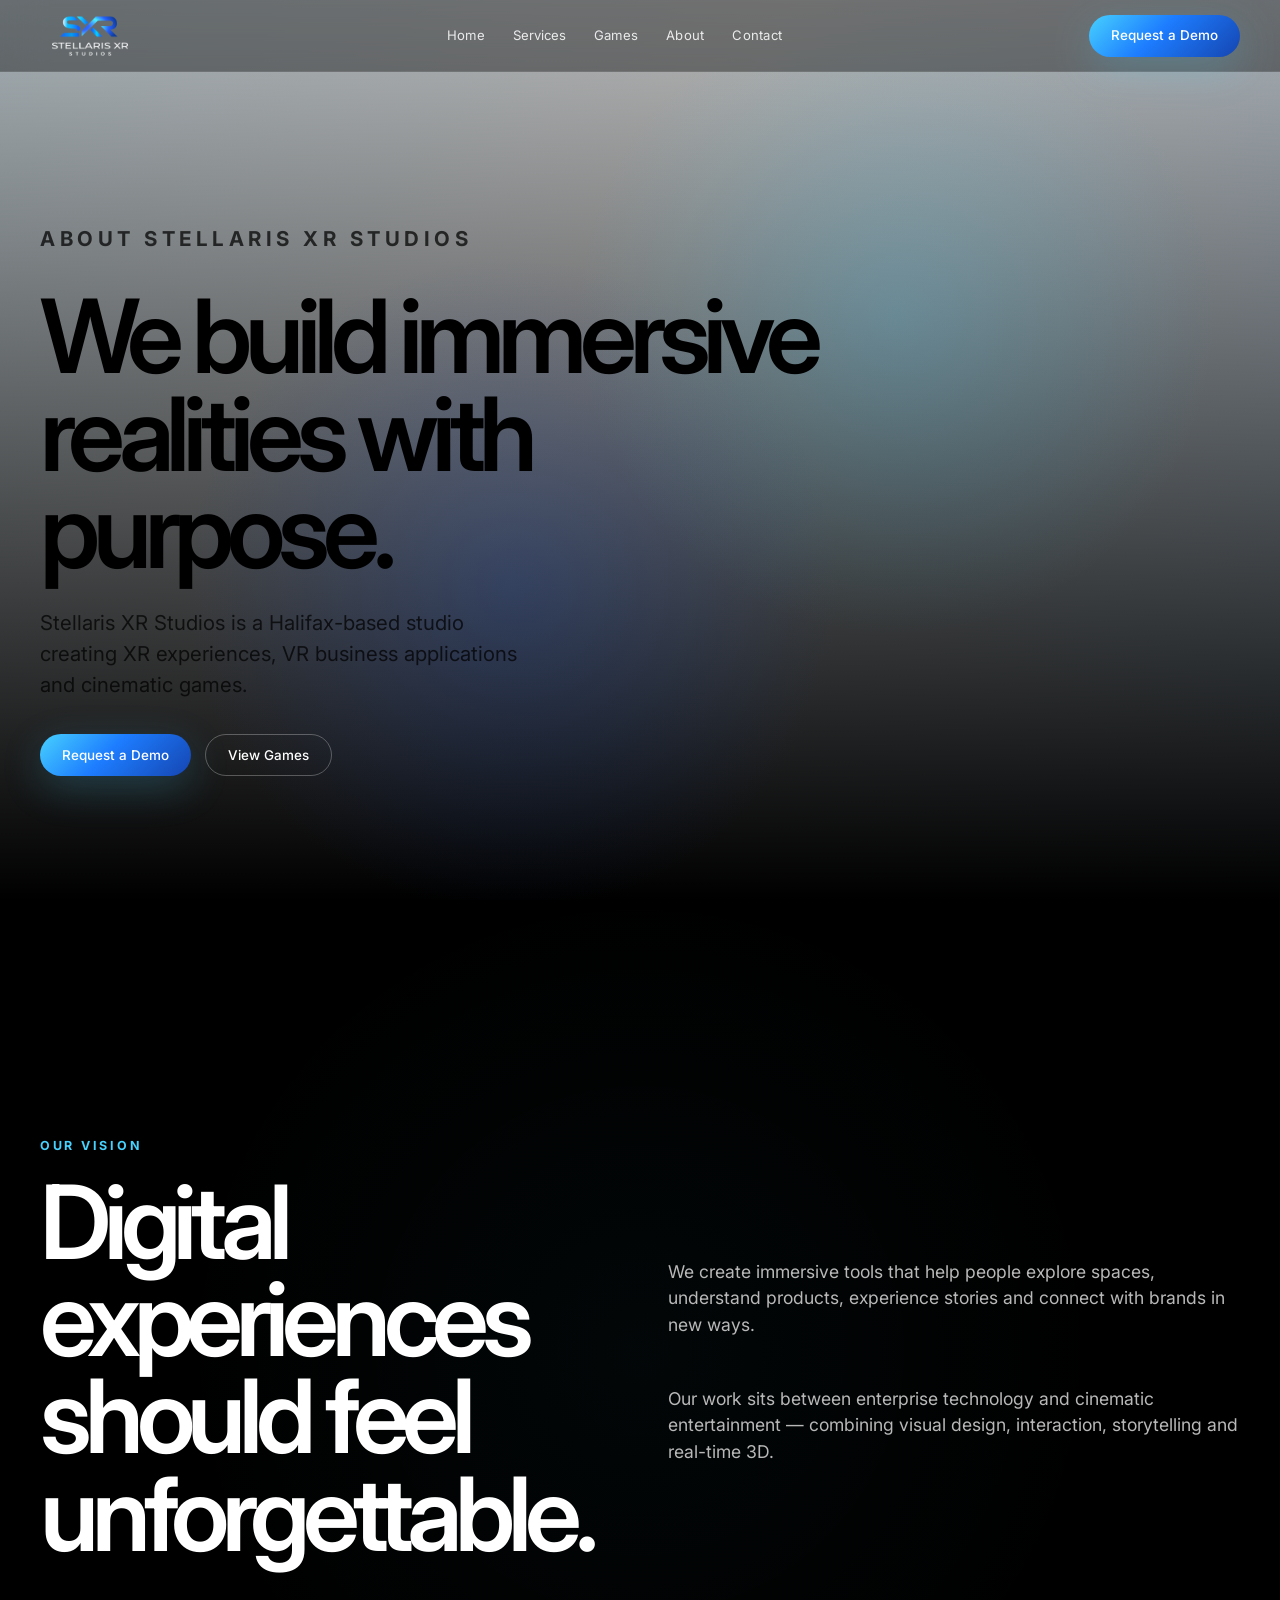
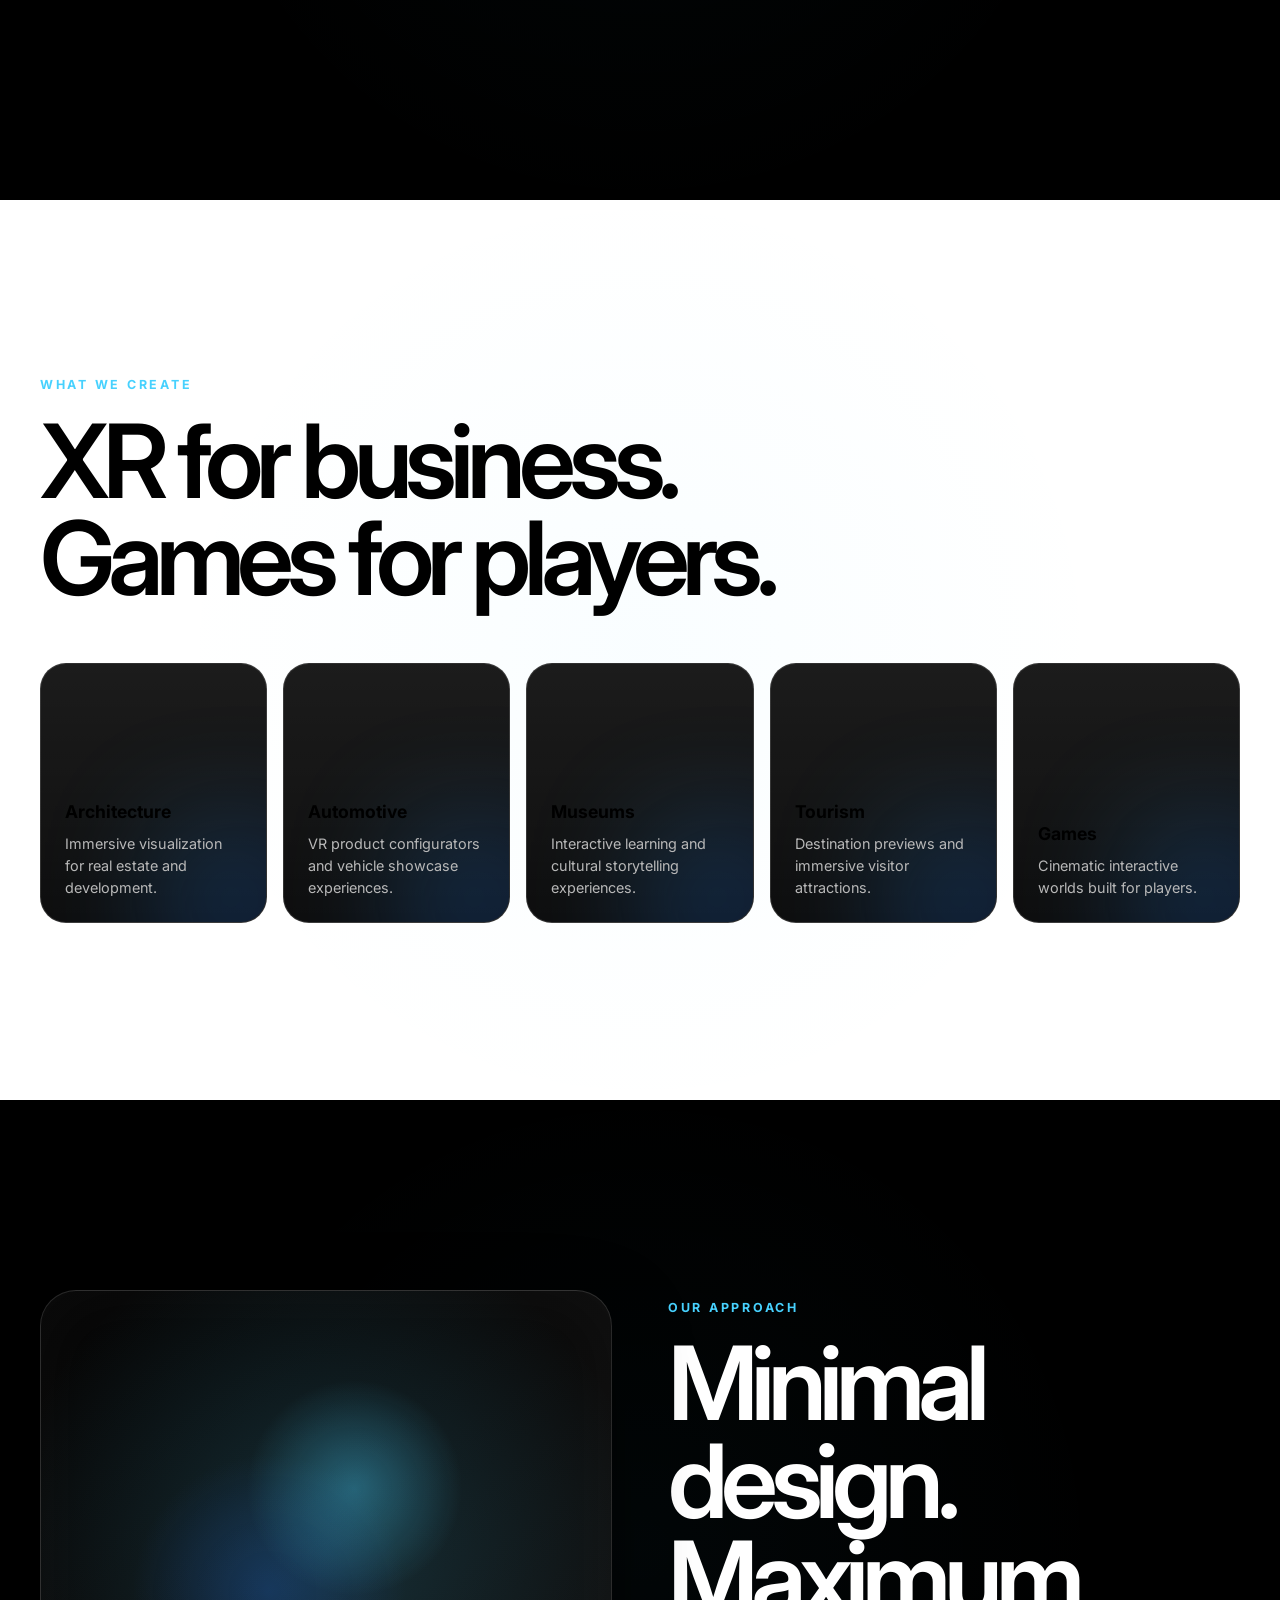
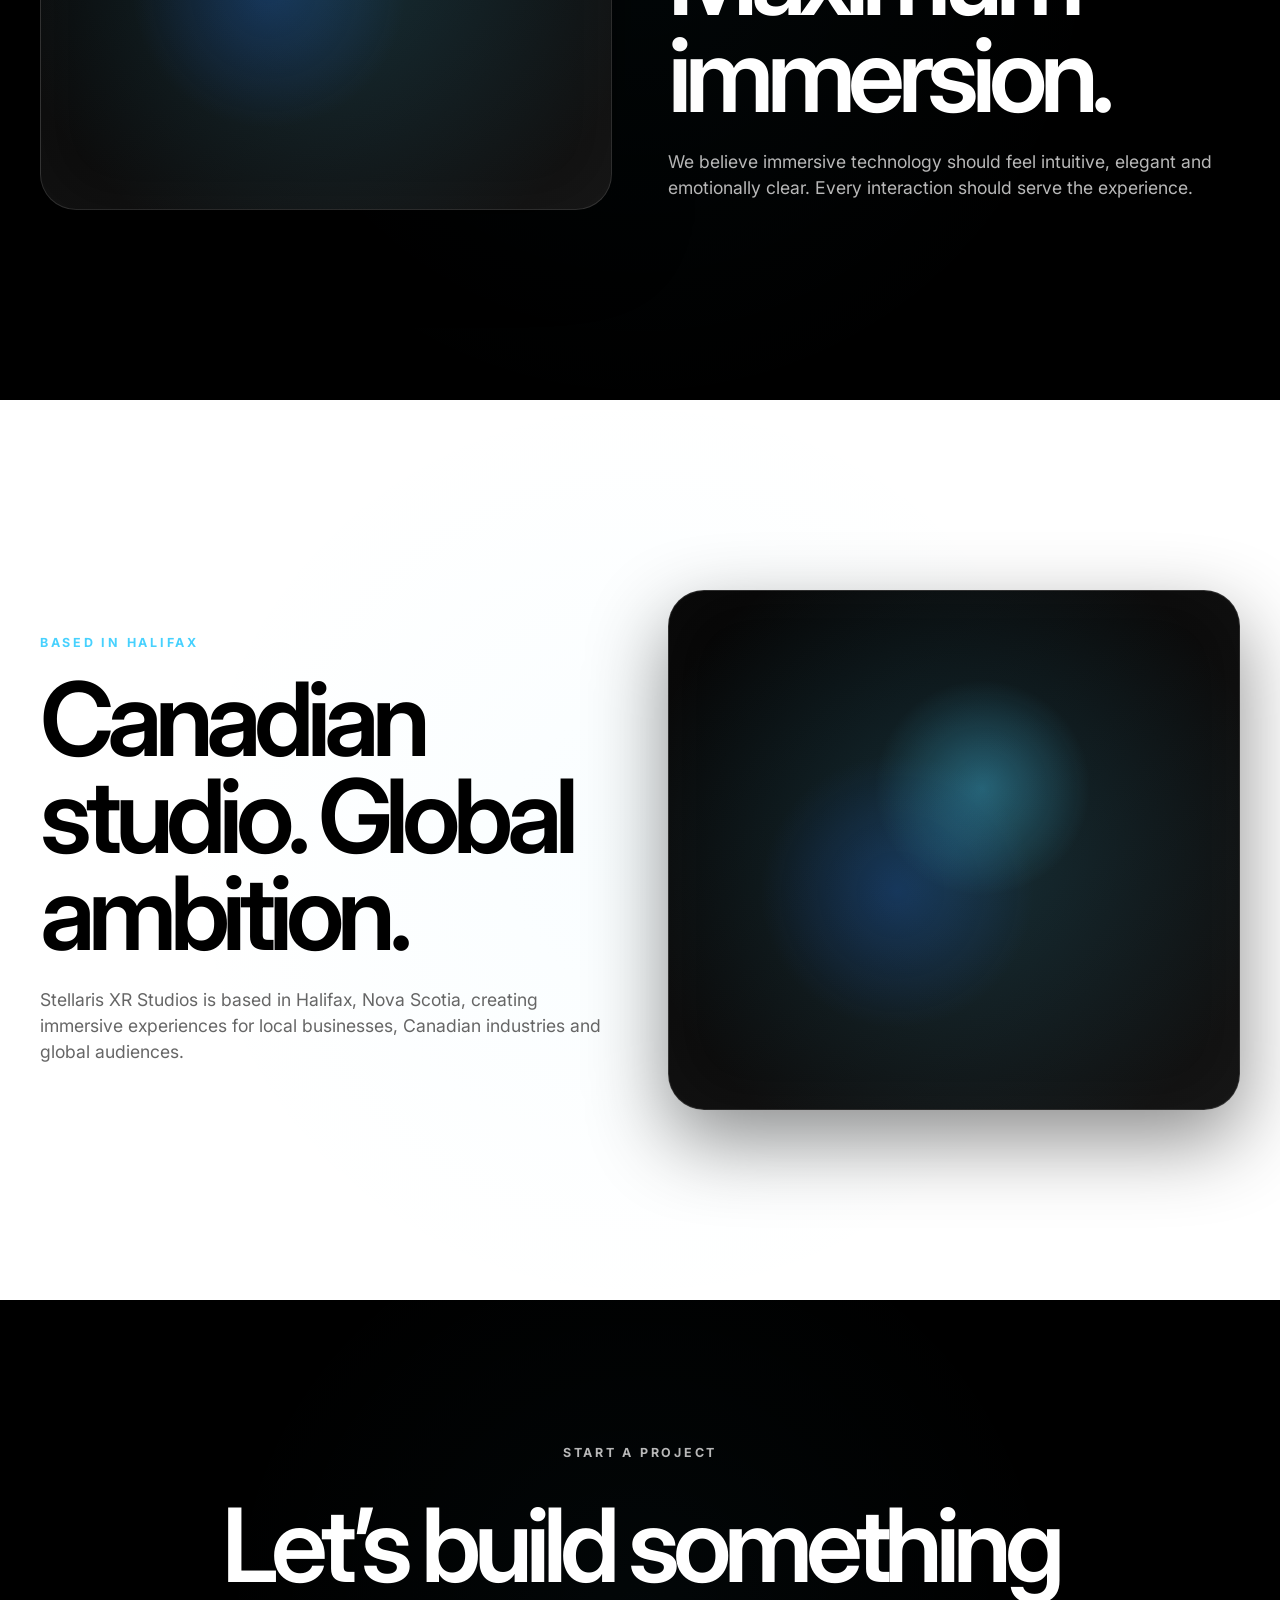
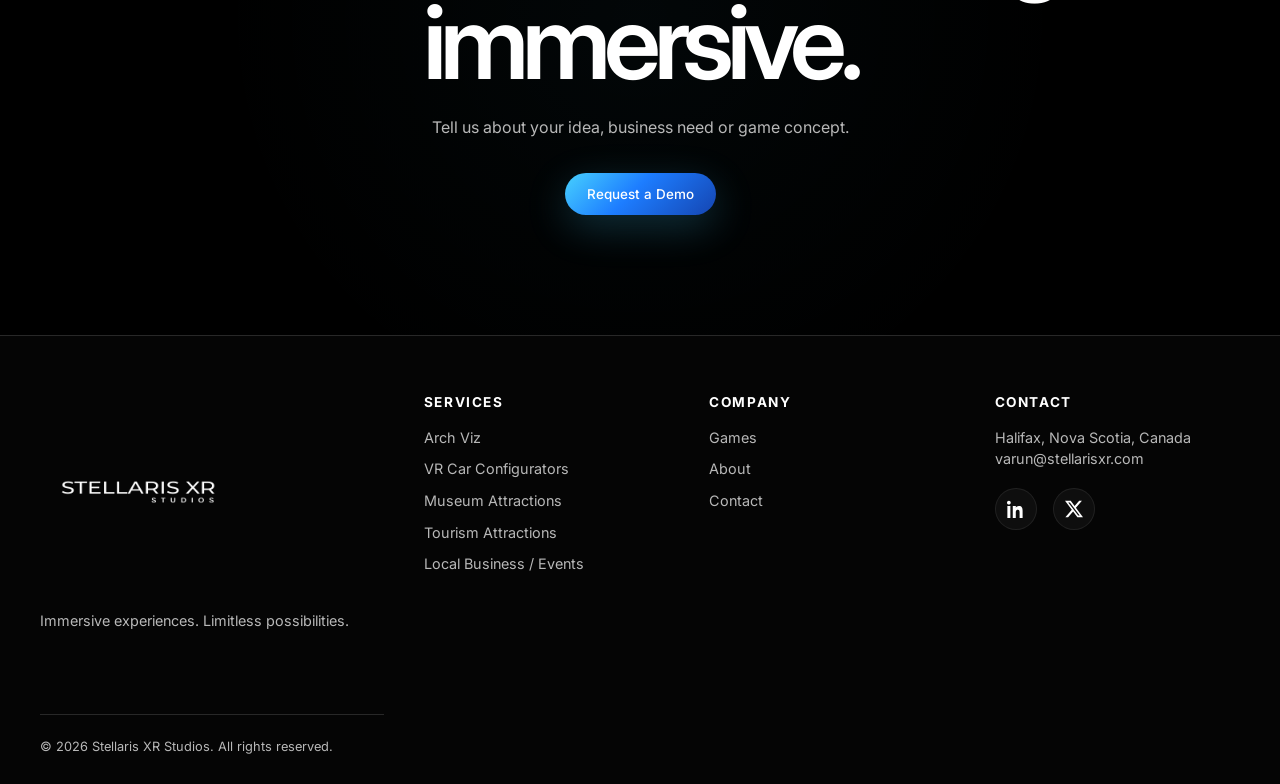
==== commit 360ba928: "SEO improvements and content updates" ====
--- a/about.html
+++ b/about.html
@@ -27,6 +27,37 @@
         rel="stylesheet" />
 
     <link rel="stylesheet" href="styles.css" />
+
+    <!-- STRUCTURED DATA -->
+    <script type="application/ld+json">
+  {
+    "@context": "https://schema.org",
+    "@type": "Organization",
+    "name": "Stellaris XR Studios",
+    "url": "https://stellarisxr.com",
+    "logo": "https://stellarisxr.com/assets/logo-white.png",
+    "description": "XR studio creating immersive VR experiences, business applications and games.",
+    "address": {
+      "@type": "PostalAddress",
+      "addressLocality": "Halifax",
+      "addressRegion": "Nova Scotia",
+      "addressCountry": "Canada"
+    },
+    "sameAs": [
+      "https://www.linkedin.com/company/stellaris-xr-studios/",
+      "https://x.com/StellarisXR"
+    ]
+  }
+  </script>
+    <script type="application/ld+json">
+{
+  "@context": "https://schema.org",
+  "@type": "AboutPage",
+  "name": "About Stellaris XR Studios",
+  "url": "https://stellarisxr.com/about.html",
+  "description": "Learn about Stellaris XR Studios, a Halifax-based XR studio creating immersive VR apps, business experiences and cinematic games."
+}
+</script>
 </head>
 
 <body>
@@ -42,7 +73,7 @@
     <header class="site-header">
         <nav class="nav">
             <a href="index.html" class="logo">
-                <img src="assets/stellaris-wordmark-white.png" alt="Stellaris XR Studios Logo" loading="lazy" />
+                <img src="assets/logo-white.png" alt="Stellaris XR Studios Logo" loading="lazy" />
             </a>
 
             <div class="nav-links">
--- a/styles.css
+++ b/styles.css
@@ -74,7 +74,7 @@
 }
 
 .logo img {
-    height: 200px;
+    height: 100px;
     width: auto;
 }
 
@@ -893,4 +893,51 @@
 .social-links svg {
     width: 18px;
     height: 18px;
+}
+
+.calendly-divider {
+    display: flex;
+    align-items: center;
+    justify-content: center;
+
+    gap: 18px;
+
+    margin: 32px 0 24px;
+
+    color: rgba(255, 255, 255, 0.45);
+
+    font-size: 0.82rem;
+    letter-spacing: 0.18em;
+    text-transform: uppercase;
+}
+
+.calendly-divider::before,
+.calendly-divider::after {
+    content: "";
+
+    width: 80px;
+    height: 1px;
+
+    background:
+        linear-gradient(to right,
+            transparent,
+            rgba(255, 255, 255, 0.18),
+            transparent);
+}
+
+.calendly-button-wrapper {
+    display: flex;
+    justify-content: center;
+    margin-top: 12px;
+}
+
+.cta-button-group {
+    display: flex;
+    flex-direction: column;
+    align-items: center;
+}
+
+.cta-button-group .btn-primary {
+    width: 320px;
+    justify-content: center;
 }
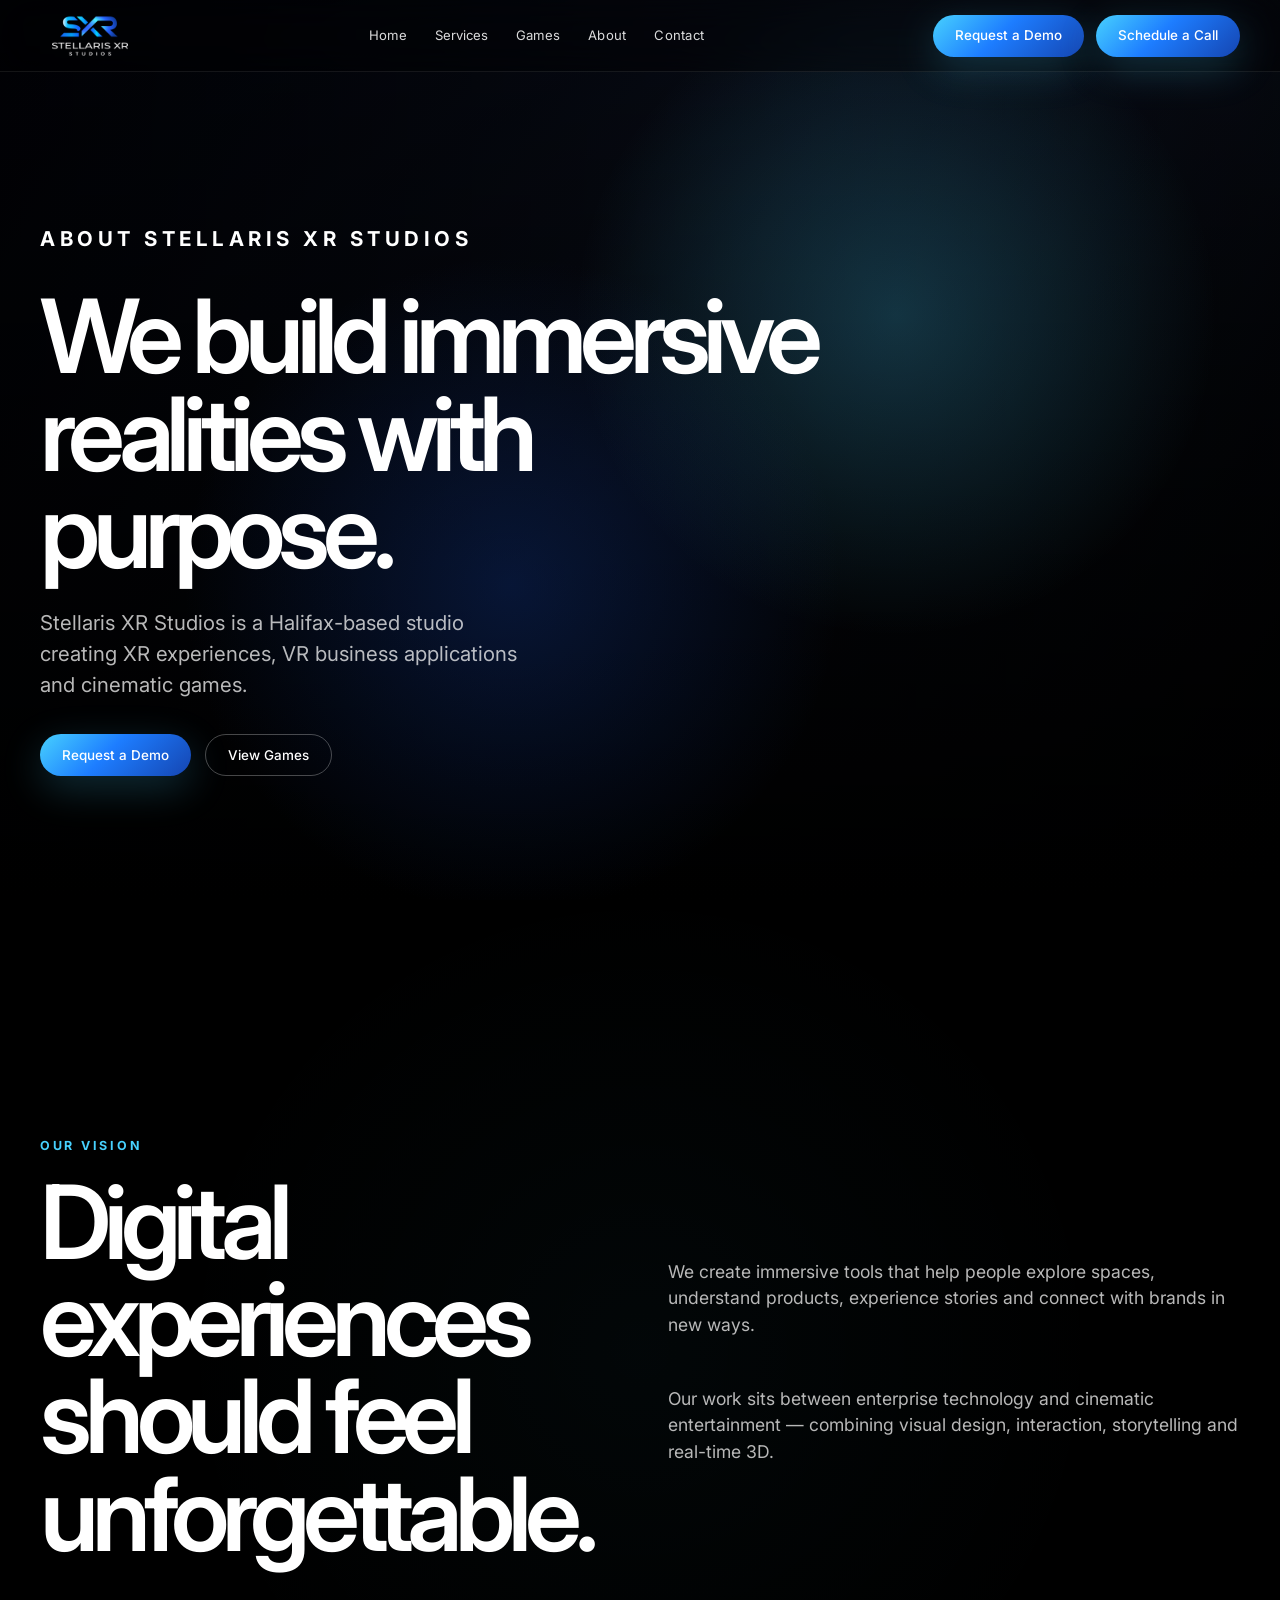
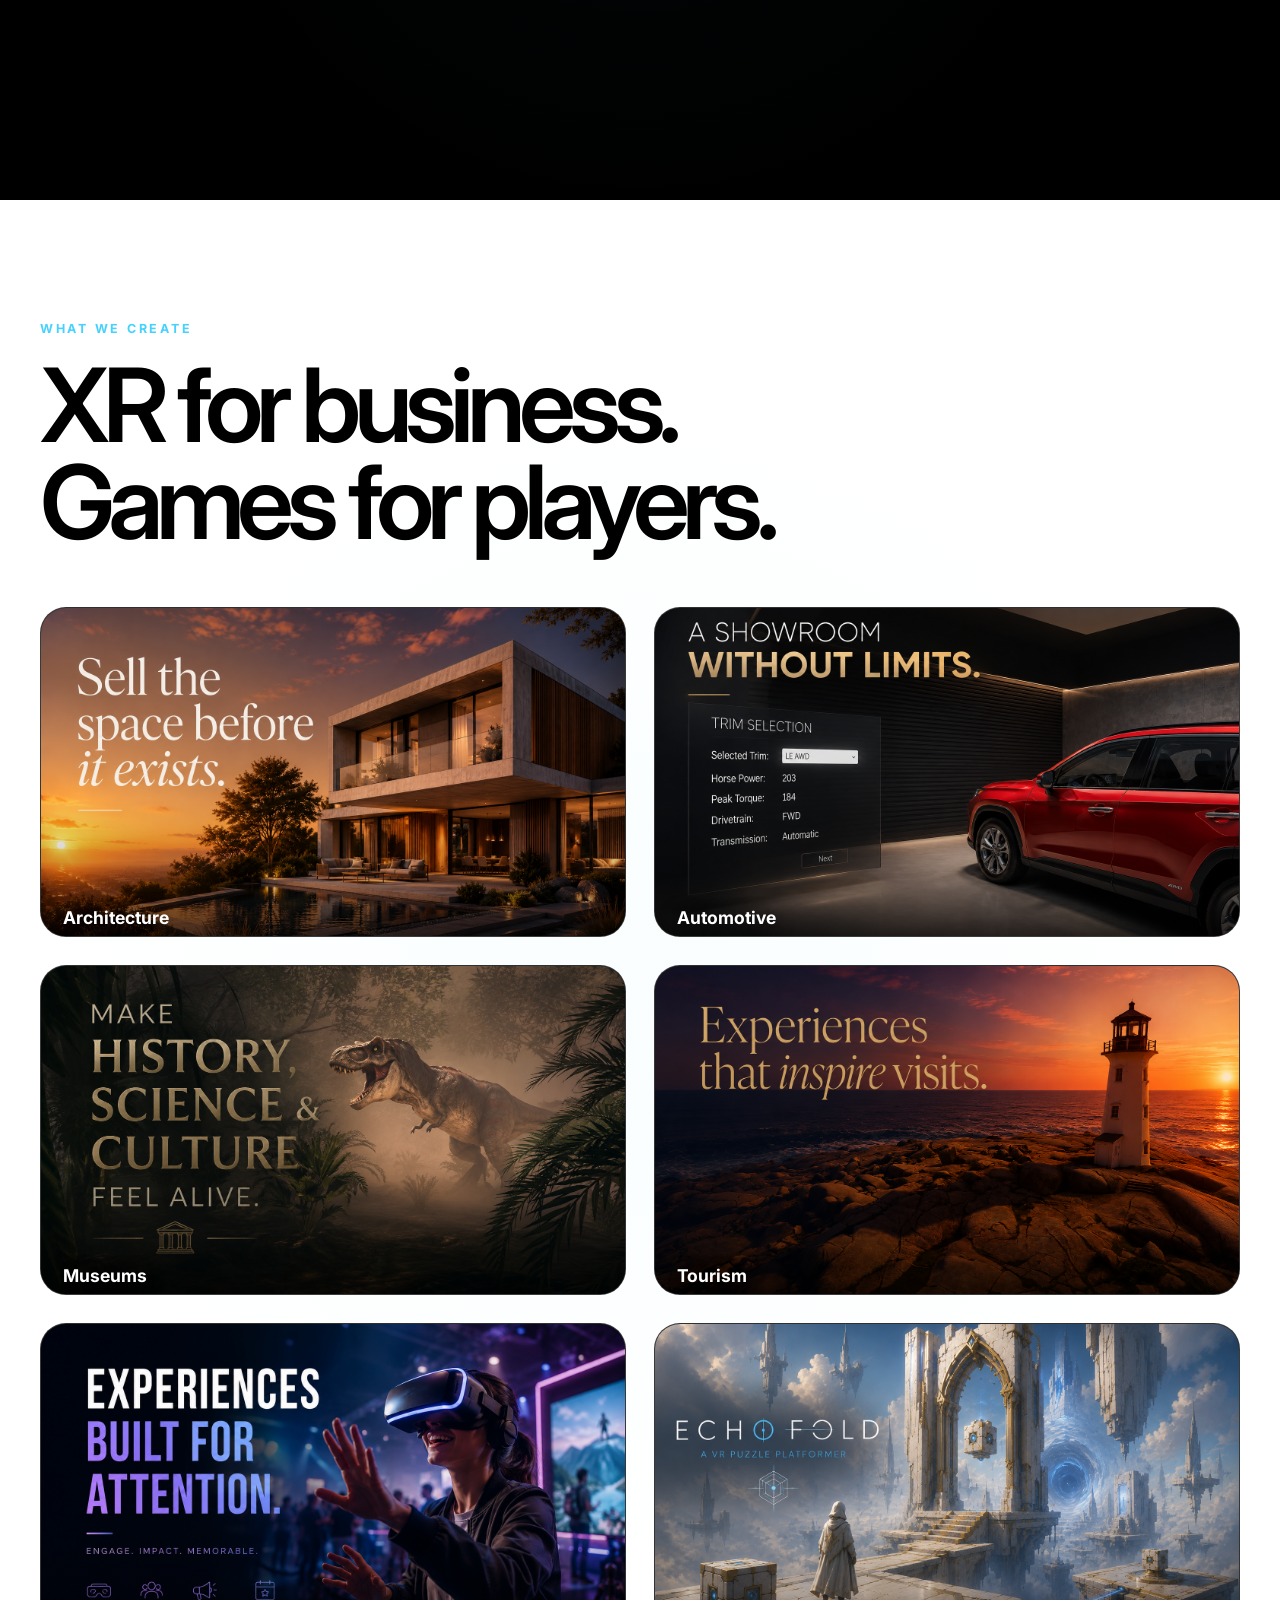
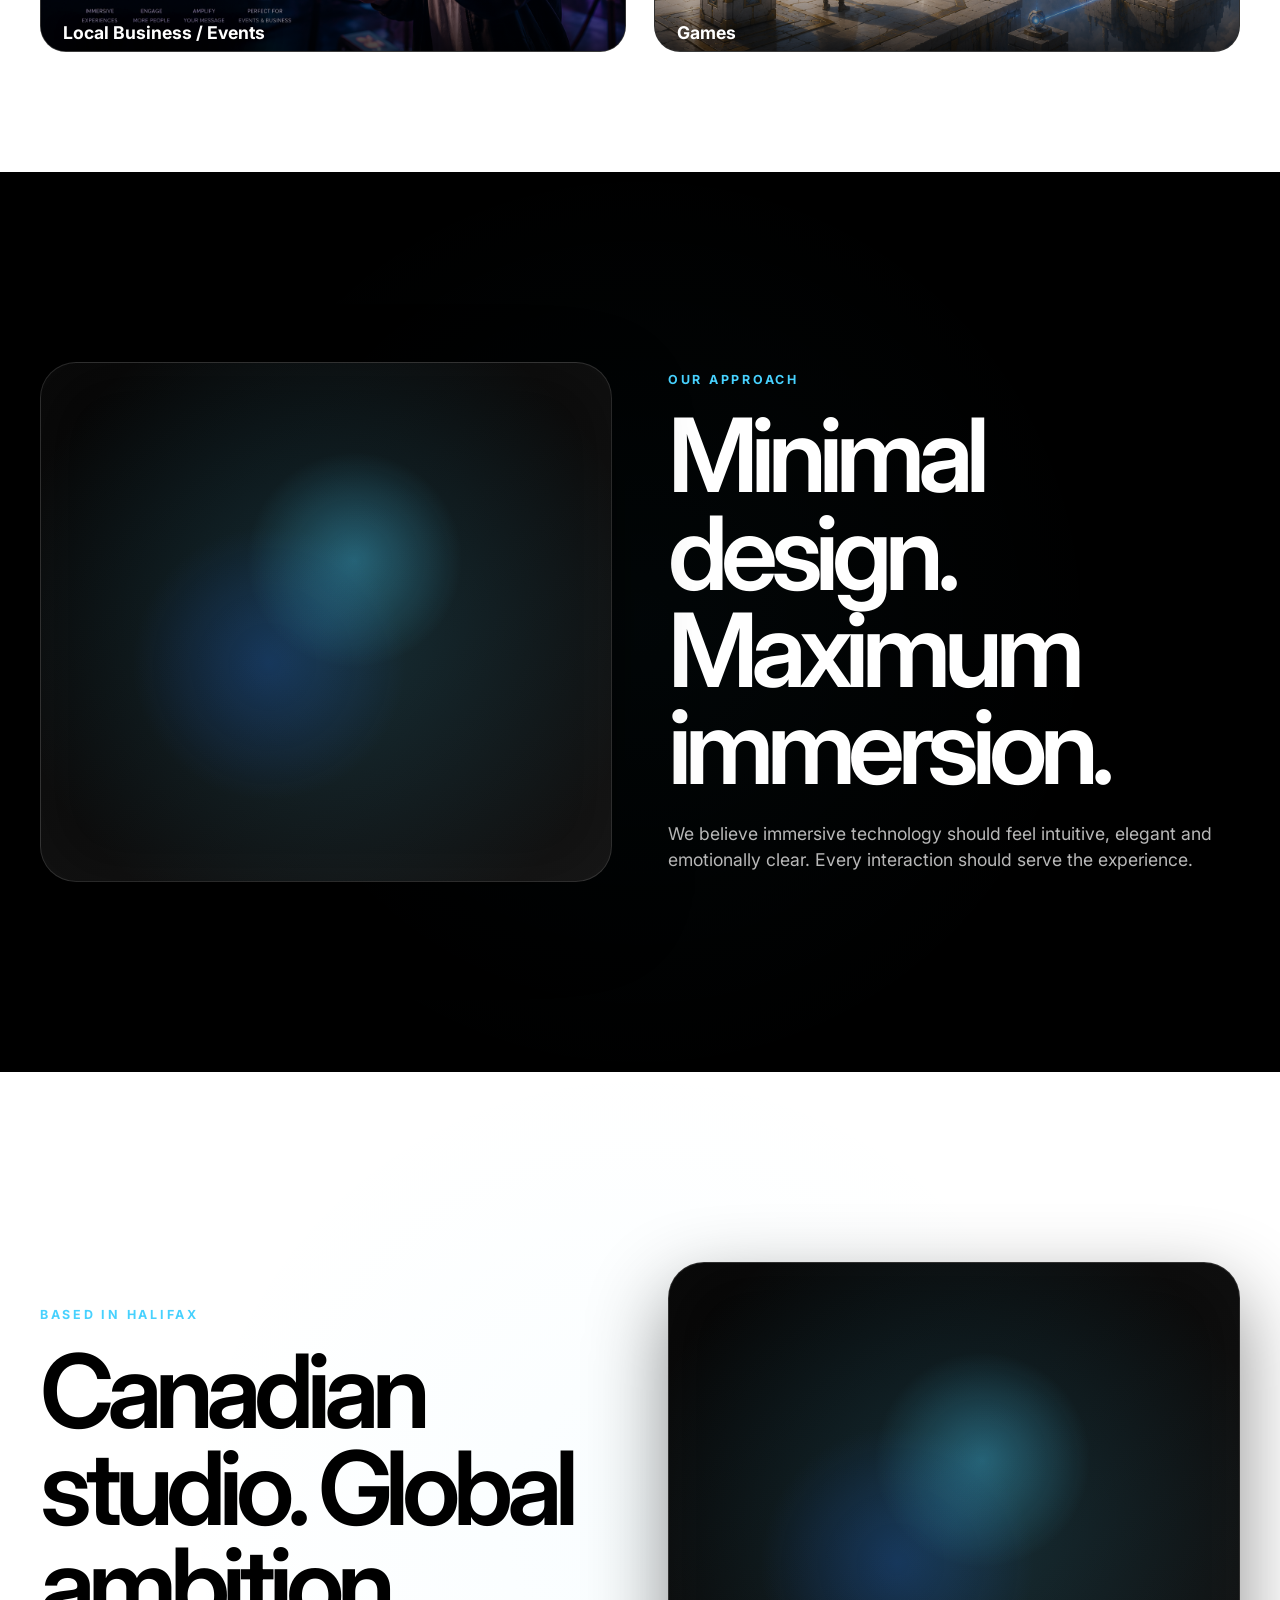
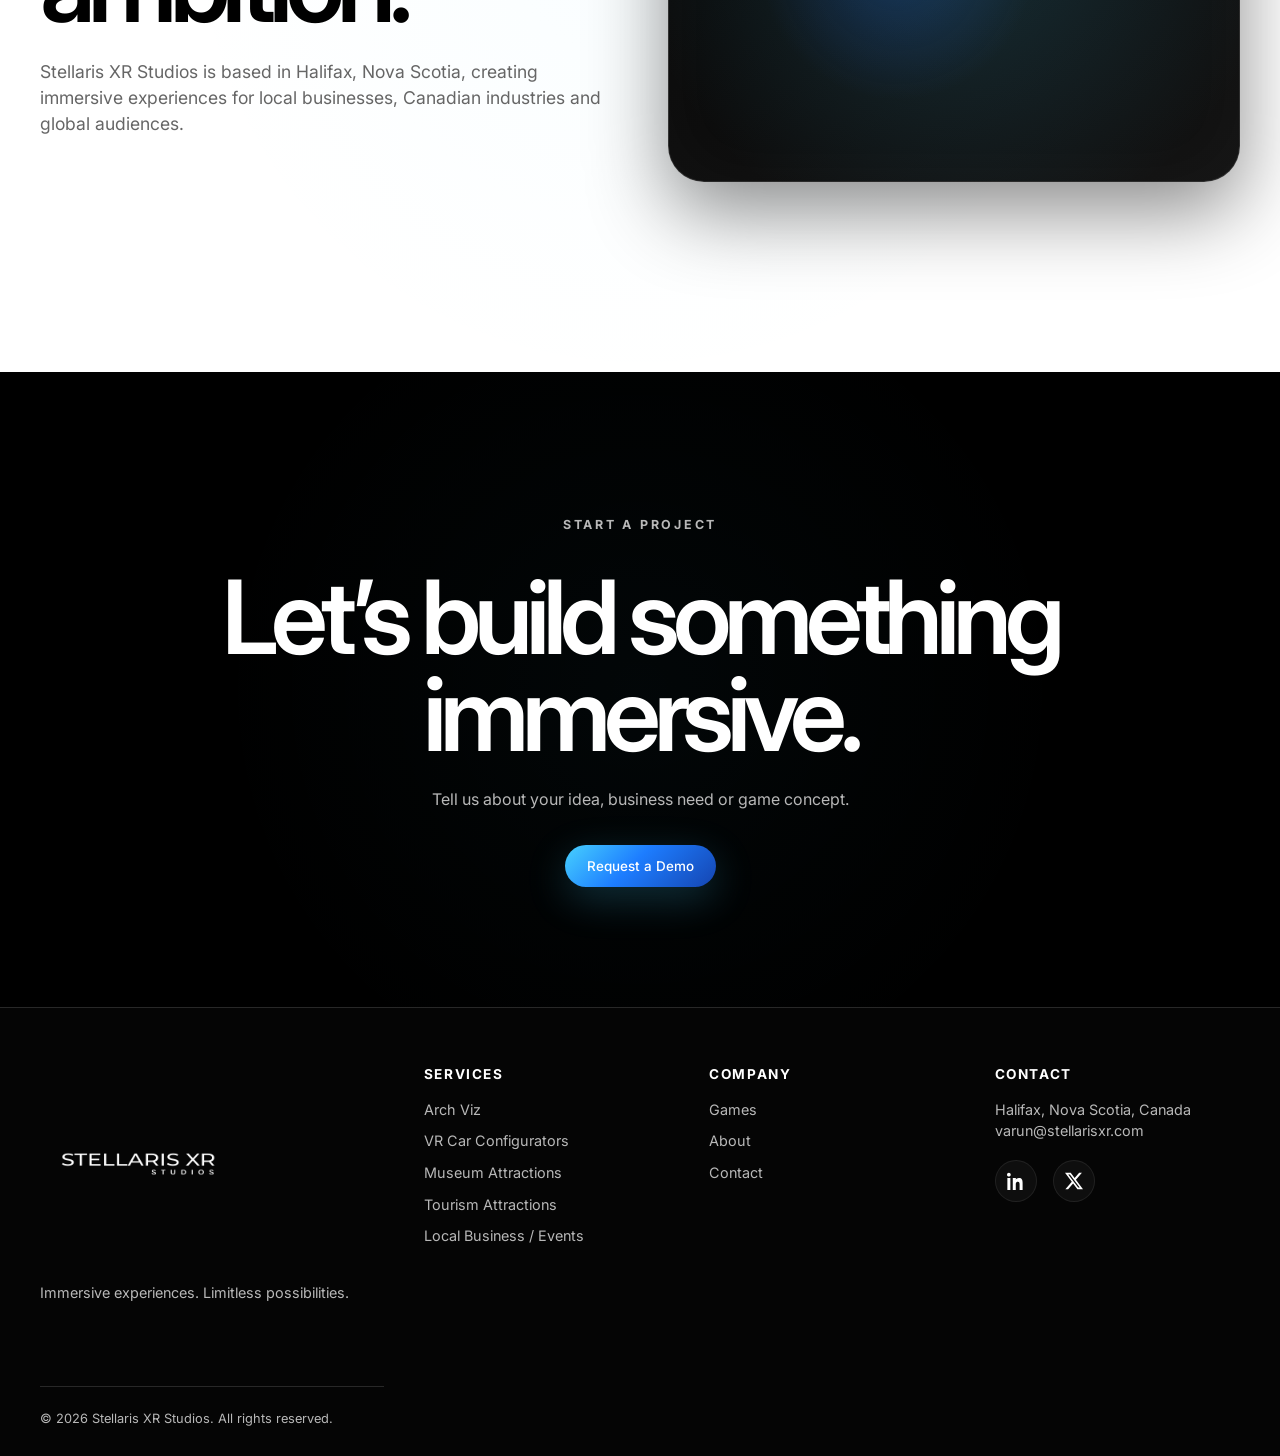
==== commit a9f41044: "add images and videos to all pages" ====
--- a/about.html
+++ b/about.html
@@ -27,6 +27,7 @@
         rel="stylesheet" />
 
     <link rel="stylesheet" href="styles.css" />
+    <link href="https://assets.calendly.com/assets/external/widget.css" rel="stylesheet">
 
     <!-- STRUCTURED DATA -->
     <script type="application/ld+json">
@@ -95,7 +96,12 @@
                 <a href="contact.html">Contact</a>
             </div>
 
-            <a href="contact.html" class="nav-cta">Request a Demo</a>
+            <div class="nav-actions">
+                <a href="contact.html" class="nav-cta">Request a Demo</a>
+                <a href="#"
+                    onclick="Calendly.initPopupWidget({url: 'https://cal.com/stellarisxr/consultation'}); return false;"
+                    class="nav-cta">Schedule a Call</a>
+            </div>
             <button class="mobile-menu-button">☰</button>
         </nav>
     </header>
@@ -113,13 +119,34 @@
         <a href="games.html">Games</a>
         <a href="about.html">About</a>
         <a href="contact.html">Contact</a>
+        <a href="#"
+            onclick="Calendly.initPopupWidget({url: 'https://cal.com/stellarisxr/consultation'}); return false;">Schedule
+            a Call</a>
 
     </div>
 
     <main>
 
-        <section class="hero">
-            <div class="hero-bg"></div>
+        <section class="hero on-dark">
+            <div class="hero-bg">
+                <video class="hero-video active" muted loop playsinline preload="auto" poster="assets/hero1.jpg">
+                    <source src="assets/hero1.webm" type="video/webm">
+                    <source src="assets/hero1.mp4" type="video/mp4">
+                </video>
+                <video class="hero-video" muted loop playsinline preload="metadata" poster="assets/hero2.jpg">
+                    <source src="assets/hero2.webm" type="video/webm">
+                    <source src="assets/hero2.mp4" type="video/mp4">
+                </video>
+                <video class="hero-video" muted loop playsinline preload="metadata" poster="assets/hero3.jpg">
+                    <source src="assets/hero3.webm" type="video/webm">
+                    <source src="assets/hero3.mp4" type="video/mp4">
+                </video>
+                <video class="hero-video" muted loop playsinline preload="metadata" poster="assets/hero4.jpg">
+                    <source src="assets/hero4.webm" type="video/webm">
+                    <source src="assets/hero4.mp4" type="video/mp4">
+                </video>
+                <div class="hero-scrim"></div>
+            </div>
 
             <div class="hero-content">
                 <p class="eyebrow">About Stellaris XR Studios</p>
@@ -163,29 +190,52 @@
                 <h2 class="section-title">XR for business. Games for players.</h2>
 
                 <div class="services-grid">
-                    <a href="arch-viz.html" class="service-card">
-                        <h3>Architecture</h3>
-                        <p>Immersive visualization for real estate and development.</p>
-                    </a>
-
-                    <a href="vr-car-configurators.html" class="service-card">
-                        <h3>Automotive</h3>
-                        <p>VR product configurators and vehicle showcase experiences.</p>
-                    </a>
-
-                    <a href="museum-attractions.html" class="service-card">
-                        <h3>Museums</h3>
-                        <p>Interactive learning and cultural storytelling experiences.</p>
-                    </a>
-
-                    <a href="tourism-attractions.html" class="service-card">
-                        <h3>Tourism</h3>
-                        <p>Destination previews and immersive visitor attractions.</p>
-                    </a>
-
-                    <a href="games.html" class="service-card">
-                        <h3>Games</h3>
-                        <p>Cinematic interactive worlds built for players.</p>
+                    <a href="arch-viz.html" class="service-card image-service-card">
+                        <img src="assets/svc-arch-viz.png" alt="Architectural visualization" loading="lazy" />
+                        <div class="service-card-content">
+                            <h3>Architecture</h3>
+                            <p>Immersive visualization for real estate and development.</p>
+                        </div>
+                    </a>
+
+                    <a href="vr-car-configurators.html" class="service-card image-service-card">
+                        <img src="assets/svc-car-configurator.png" alt="Automotive VR configurator" loading="lazy" />
+                        <div class="service-card-content">
+                            <h3>Automotive</h3>
+                            <p>VR product configurators and vehicle showcase experiences.</p>
+                        </div>
+                    </a>
+
+                    <a href="museum-attractions.html" class="service-card image-service-card">
+                        <img src="assets/svc-museum.png" alt="Interactive museum exhibit" loading="lazy" />
+                        <div class="service-card-content">
+                            <h3>Museums</h3>
+                            <p>Interactive learning and cultural storytelling experiences.</p>
+                        </div>
+                    </a>
+
+                    <a href="tourism-attractions.html" class="service-card image-service-card">
+                        <img src="assets/svc-tourism.png" alt="Tourism XR experience" loading="lazy" />
+                        <div class="service-card-content">
+                            <h3>Tourism</h3>
+                            <p>Destination previews and immersive visitor attractions.</p>
+                        </div>
+                    </a>
+
+                    <a href="local-business-events.html" class="service-card image-service-card">
+                        <img src="assets/svc-events.png" alt="XR brand activation for events" loading="lazy" />
+                        <div class="service-card-content">
+                            <h3>Local Business / Events</h3>
+                            <p>XR activations for launches, events and branded experiences.</p>
+                        </div>
+                    </a>
+
+                    <a href="games.html" class="service-card image-service-card">
+                        <img src="assets/svc-games.png" alt="Cinematic game world" loading="lazy" />
+                        <div class="service-card-content">
+                            <h3>Games</h3>
+                            <p>Cinematic interactive worlds built for players.</p>
+                        </div>
                     </a>
                 </div>
             </div>
@@ -297,6 +347,7 @@
             </div>
     </footer>
 
+    <script src="https://assets.calendly.com/assets/external/widget.js" async></script>
     <script src="script.js"></script>
 </body>
 
--- a/styles.css
+++ b/styles.css
@@ -184,6 +184,24 @@
     transform: translateY(-2px);
 }
 
+/* group the two header buttons together on the right */
+.nav-actions {
+    display: flex;
+    align-items: center;
+    gap: 12px;
+}
+
+/* secondary header button: outline style next to the primary CTA */
+.nav-cta-secondary {
+    background: transparent;
+    border: 1px solid rgba(255, 255, 255, 0.28);
+    box-shadow: none;
+}
+
+.nav-cta-secondary:hover {
+    background: rgba(255, 255, 255, 0.08);
+}
+
 .hero {
     min-height: 100vh;
     position: relative;
@@ -207,8 +225,41 @@
 .hero-bg {
     position: absolute;
     inset: 0;
-    background: linear-gradient(120deg, #eaf8ff 0%, #ffffff 45%, #dbefff 100%);
-    opacity: 0.92;
+    overflow: hidden;
+    background: linear-gradient(120deg, #020617 0%, #0f172a 50%, #000000 100%);
+    /* fallback */
+}
+
+.hero-video {
+    position: absolute;
+    inset: 0;
+    width: 100%;
+    height: 100%;
+    object-fit: cover;
+    opacity: 0;
+    transition: opacity 1s ease;
+}
+
+.hero-video.active {
+    opacity: 1;
+}
+
+.hero-scrim {
+    position: absolute;
+    inset: 0;
+    pointer-events: none;
+    /* darker on the left, where your text sits */
+    background: linear-gradient(90deg, rgba(0, 0, 0, 0.72) 0%, rgba(0, 0, 0, 0.45) 45%, rgba(0, 0, 0, 0.12) 100%);
+}
+
+@media (prefers-reduced-motion: reduce) {
+    .hero-video {
+        display: none;
+    }
+
+    .hero-scrim {
+        display: none;
+    }
 }
 
 .hero-content {
@@ -227,6 +278,10 @@
     font-weight: 700;
 }
 
+.hero .eyebrow {
+    color: #ffffff;
+}
+
 .hero h1,
 .section-title {
     font-size: clamp(3.2rem, 8vw, 7.8rem);
@@ -249,6 +304,19 @@
     flex-wrap: wrap;
 }
 
+/* white text for heroes on a dark / video background */
+.hero.on-dark h1 {
+    color: #ffffff;
+}
+
+.hero.on-dark p {
+    color: rgba(255, 255, 255, 0.72);
+}
+
+.hero.on-dark .eyebrow {
+    color: #ffffff;
+}
+
 .showcase-dots {
     position: absolute;
     z-index: 3;
@@ -306,8 +374,8 @@
 .services-grid {
     margin-top: 56px;
     display: grid;
-    grid-template-columns: repeat(5, 1fr);
-    gap: 16px;
+    grid-template-columns: repeat(2, minmax(0, 1fr));
+    gap: 28px;
 }
 
 .service-card {
@@ -563,7 +631,7 @@
 @media (max-width: 980px) {
 
     .nav-links,
-    .nav-cta {
+    .nav-actions {
         display: none;
     }
 
@@ -940,4 +1008,121 @@
 .cta-button-group .btn-primary {
     width: 320px;
     justify-content: center;
+}
+
+
+.image-service-card {
+    aspect-ratio: 16 / 9;
+    min-height: unset;
+    padding: 0;
+    justify-content: flex-end;
+    isolation: isolate;
+    cursor: pointer;
+}
+
+.image-service-card img {
+    position: absolute;
+    inset: 0;
+    width: 100%;
+    height: 100%;
+    object-fit: cover;
+    z-index: 0;
+    transition:
+        transform 0.55s var(--ease),
+        filter 0.55s var(--ease);
+}
+
+.image-service-card::before {
+    inset: 0;
+    width: auto;
+    height: auto;
+    background:
+        linear-gradient(to top,
+            rgba(0, 0, 0, 0.65) 0%,
+            rgba(0, 0, 0, 0.2) 18%,
+            transparent 42%);
+    filter: none;
+    opacity: 1;
+    z-index: 1;
+}
+
+.image-service-card::after {
+    content: "";
+    position: absolute;
+    inset: 0;
+    background: transparent;
+    opacity: 0;
+    transition: opacity 0.35s var(--ease);
+    z-index: 2;
+}
+
+.service-card-content {
+    position: relative;
+    z-index: 3;
+    width: 100%;
+    padding: 22px;
+    transform: translateY(calc(100% - 3.3rem));
+    transition: transform 0.4s var(--ease);
+}
+
+.image-service-card h3 {
+    margin-bottom: 10px;
+    color: var(--white);
+    text-shadow: 0 2px 18px rgba(0, 0, 0, 0.75);
+}
+
+.image-service-card p {
+    opacity: 0;
+    transform: translateY(10px);
+    color: rgba(255, 255, 255, 0.82);
+    text-shadow: 0 1px 12px rgba(0, 0, 0, 0.85);
+    transition:
+        opacity 0.35s var(--ease),
+        transform 0.35s var(--ease);
+}
+
+.image-service-card:hover img,
+.image-service-card:focus-within img,
+.image-service-card:focus img {
+    transform: scale(1.06);
+}
+
+.image-service-card:hover::after,
+.image-service-card:focus-within::after,
+.image-service-card:focus::after {
+    opacity: 1;
+}
+
+.image-service-card:hover .service-card-content,
+.image-service-card:focus-within .service-card-content,
+.image-service-card:focus .service-card-content {
+    transform: translateY(0);
+}
+
+.image-service-card:hover p,
+.image-service-card:focus-within p,
+.image-service-card:focus p {
+    opacity: 1;
+    transform: translateY(0);
+}
+
+.image-service-card:focus {
+    outline: 2px solid var(--cyan);
+    outline-offset: 4px;
+}
+
+@media (max-width: 980px) {
+    .games-projects-grid {
+        grid-template-columns: repeat(2, 1fr);
+    }
+}
+
+@media (max-width: 640px) {
+    .games-projects-grid {
+        grid-template-columns: 1fr;
+    }
+
+    .service-card-content {
+        padding: 20px;
+    }
 }
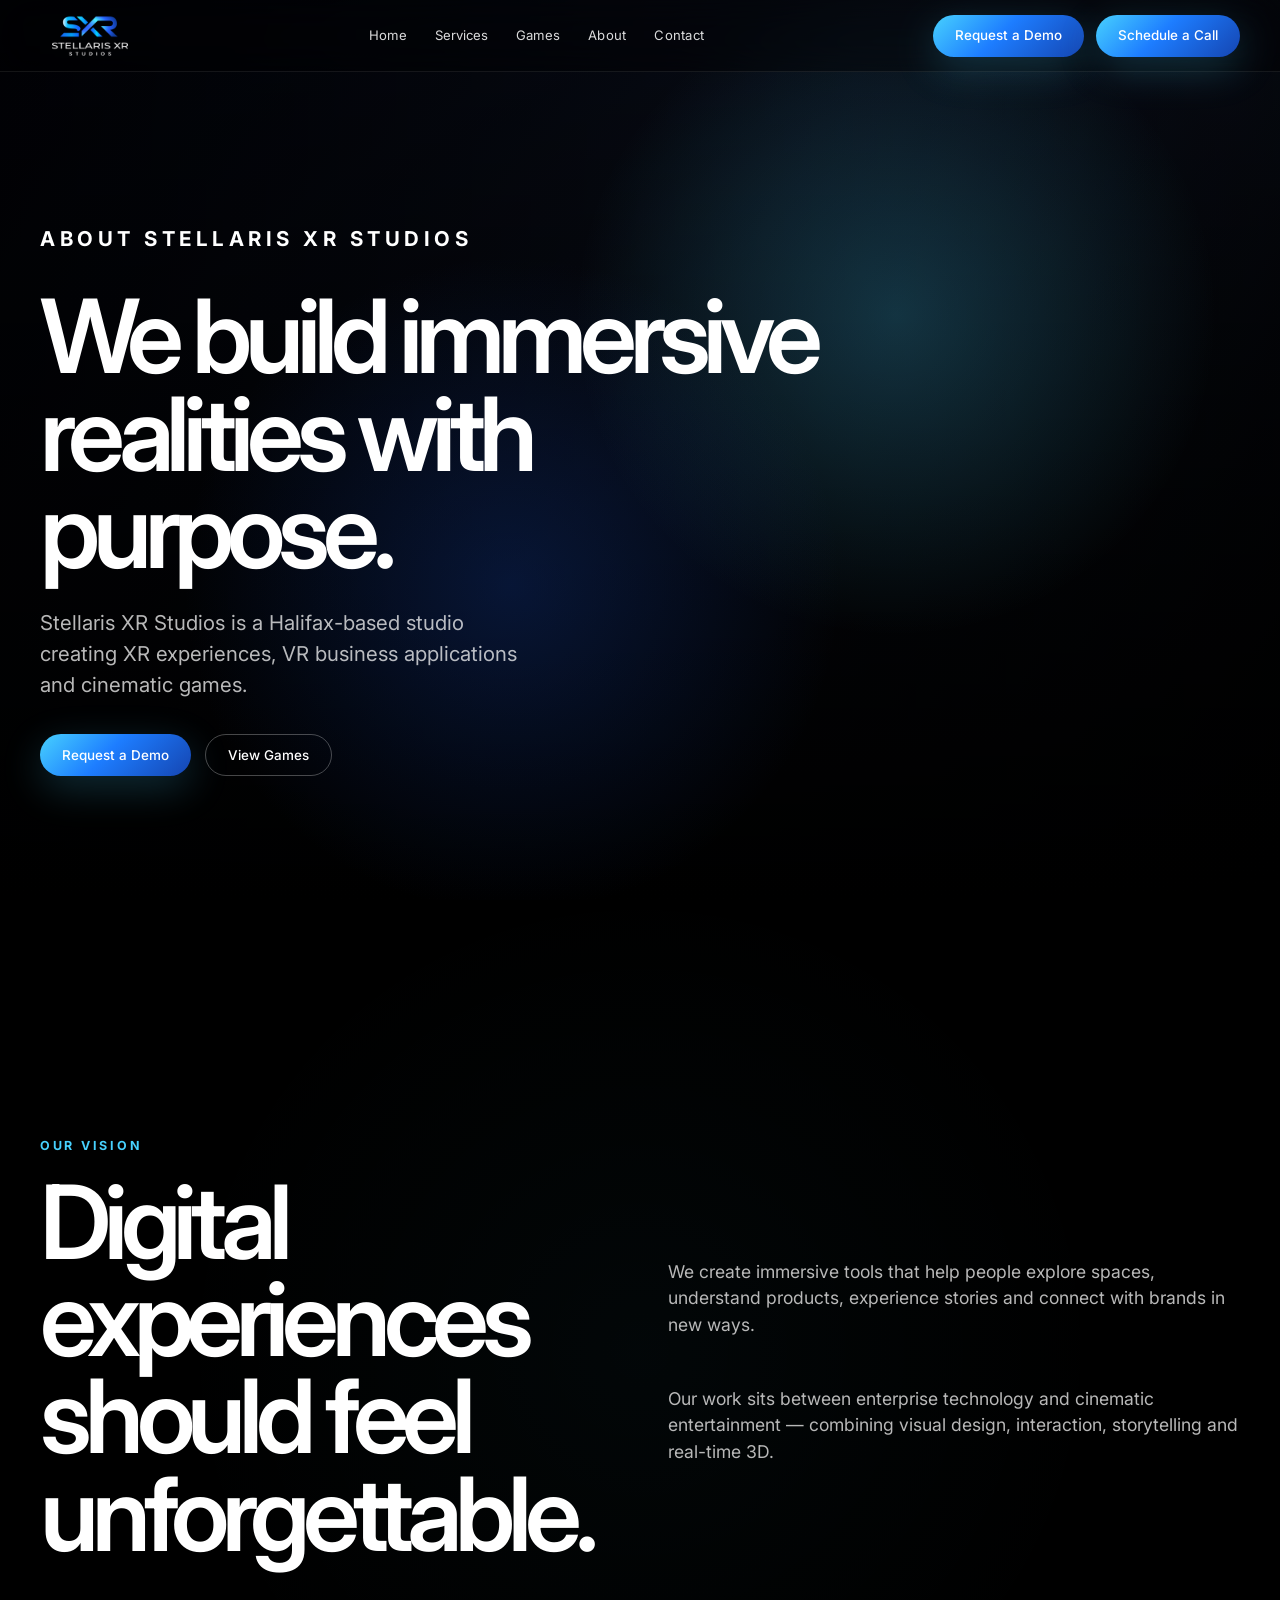
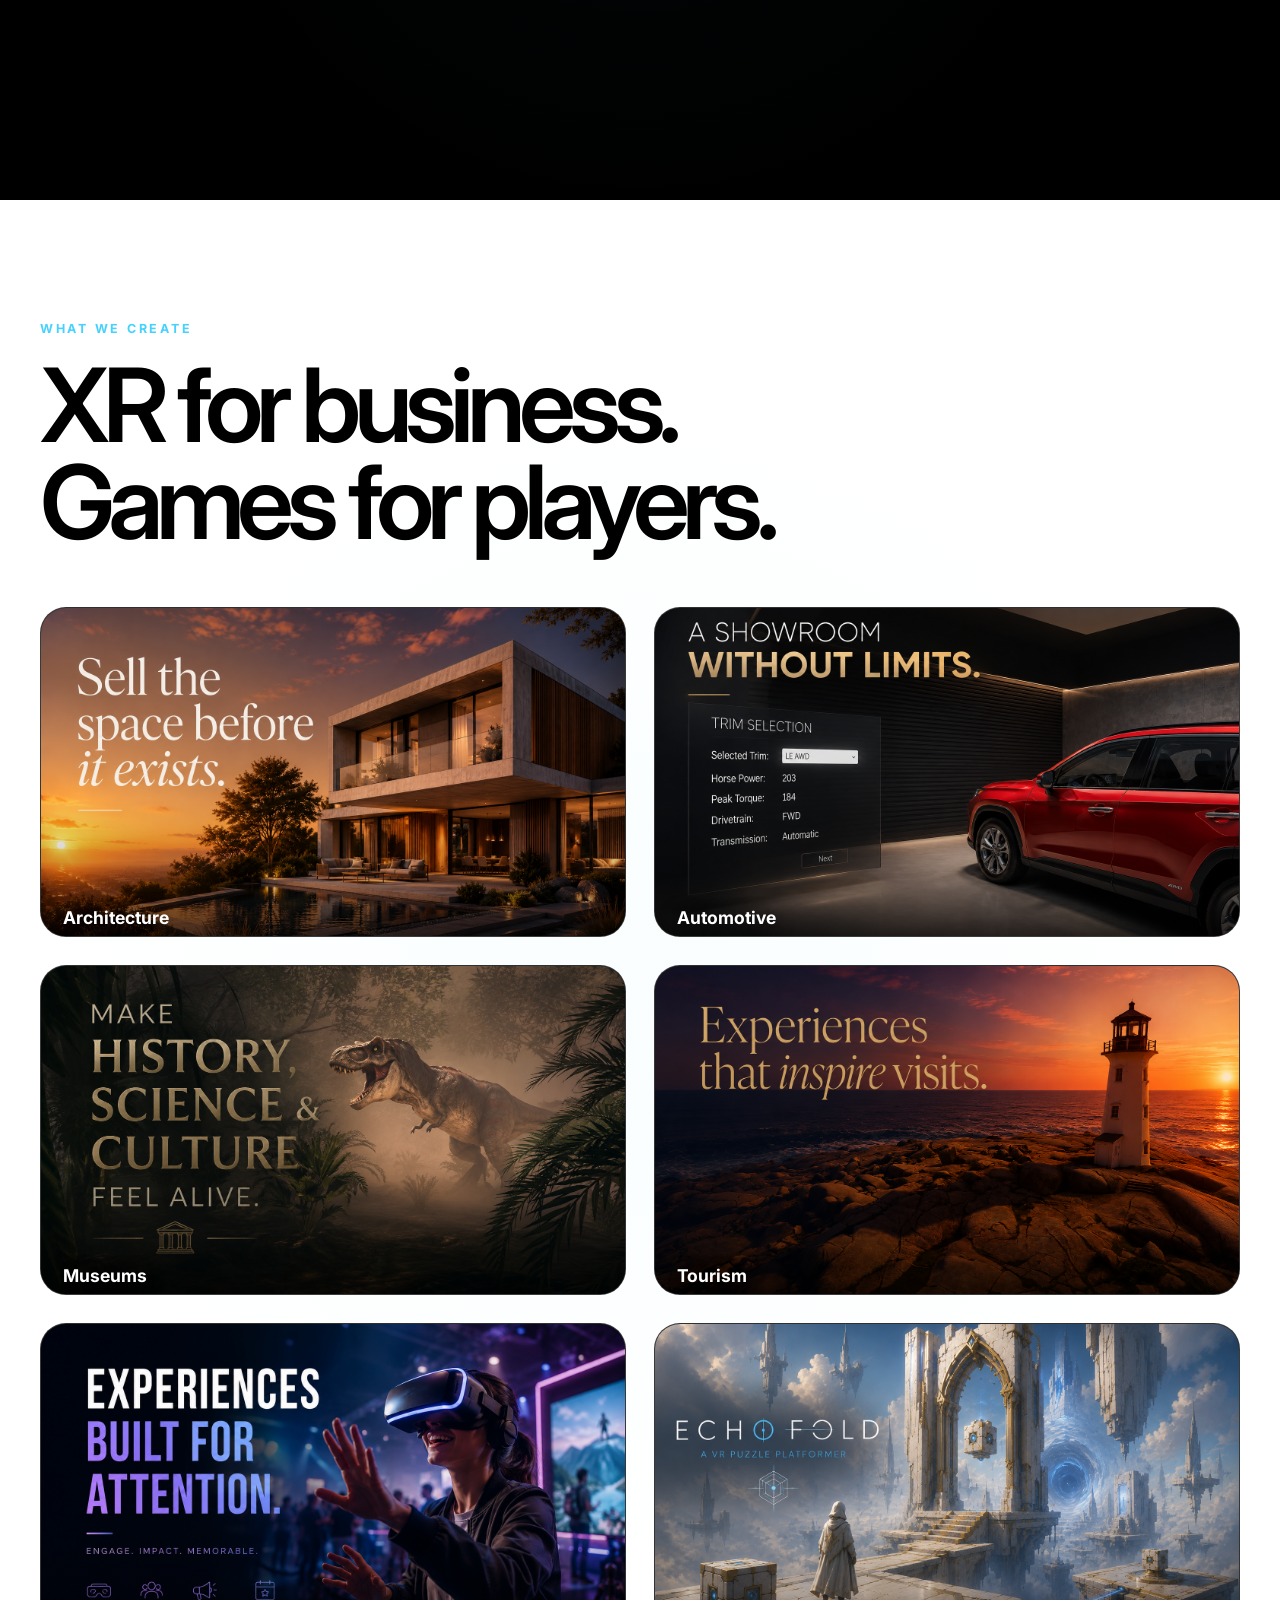
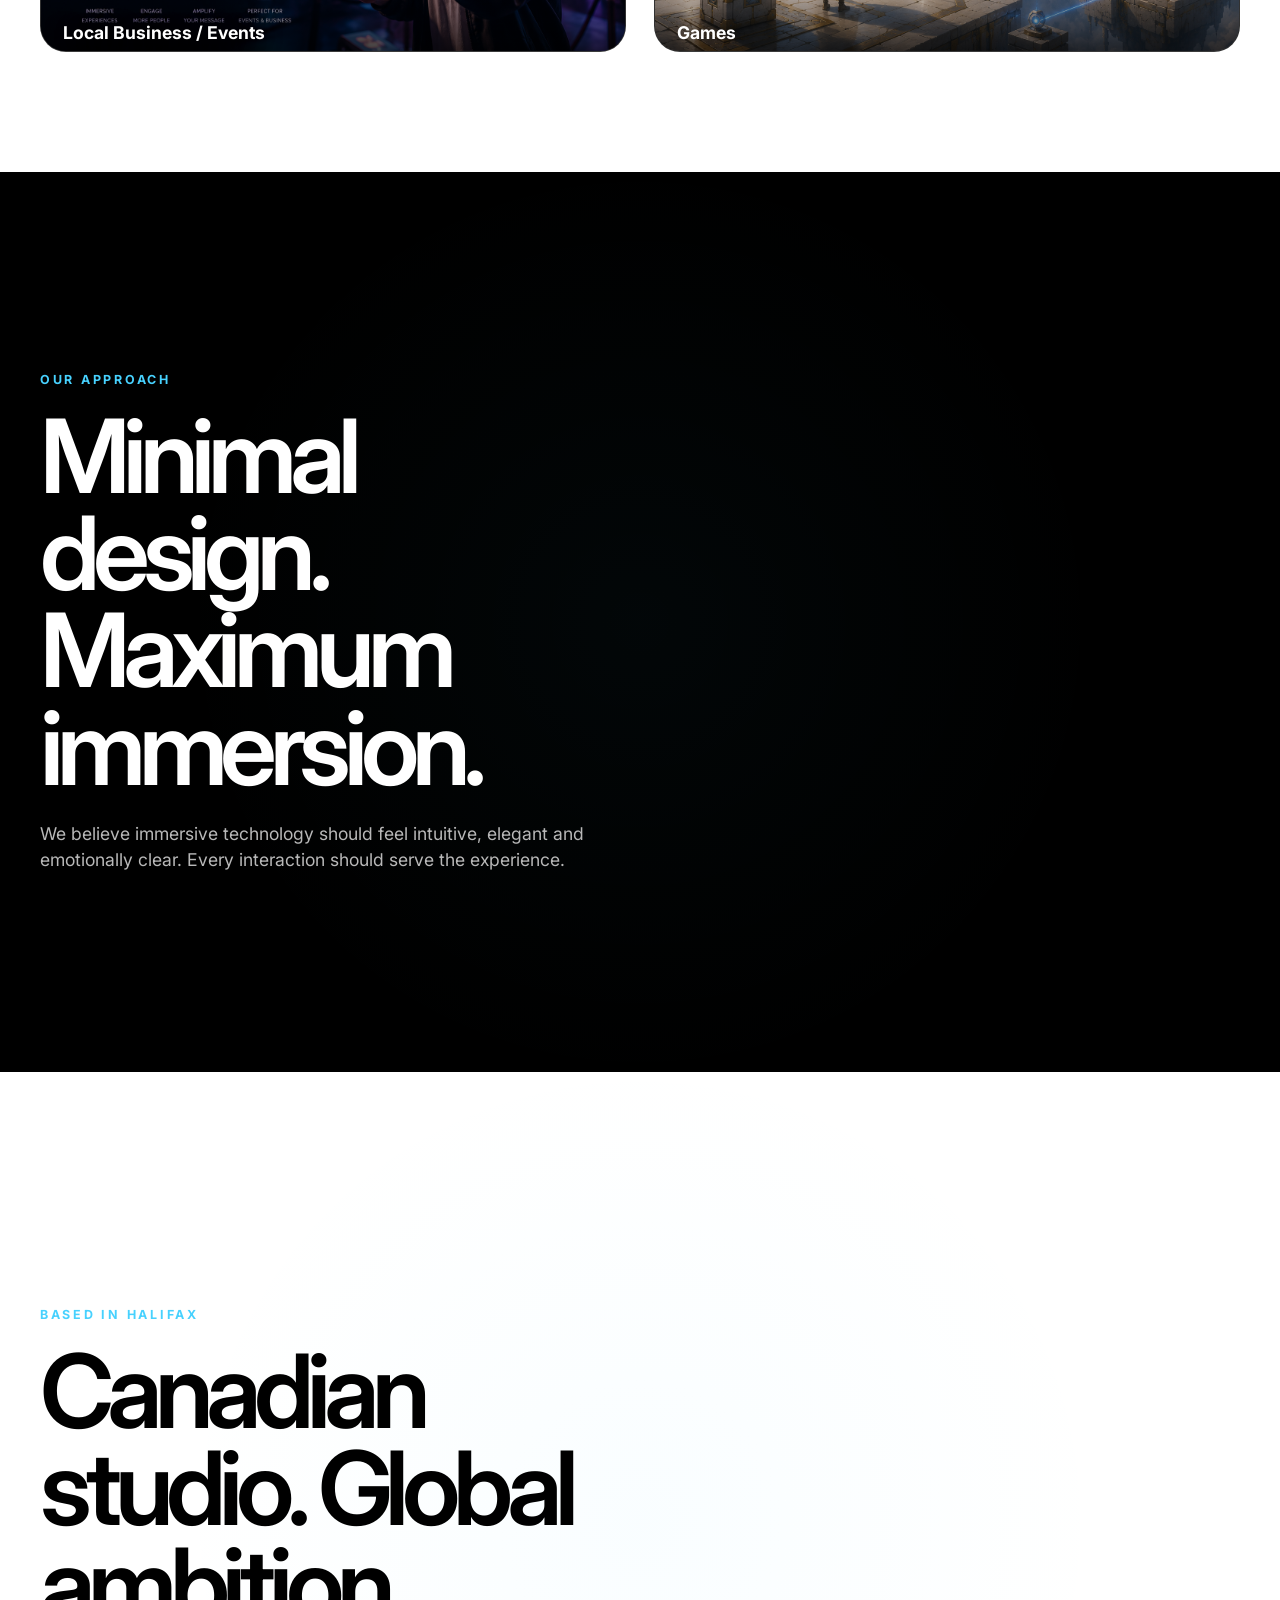
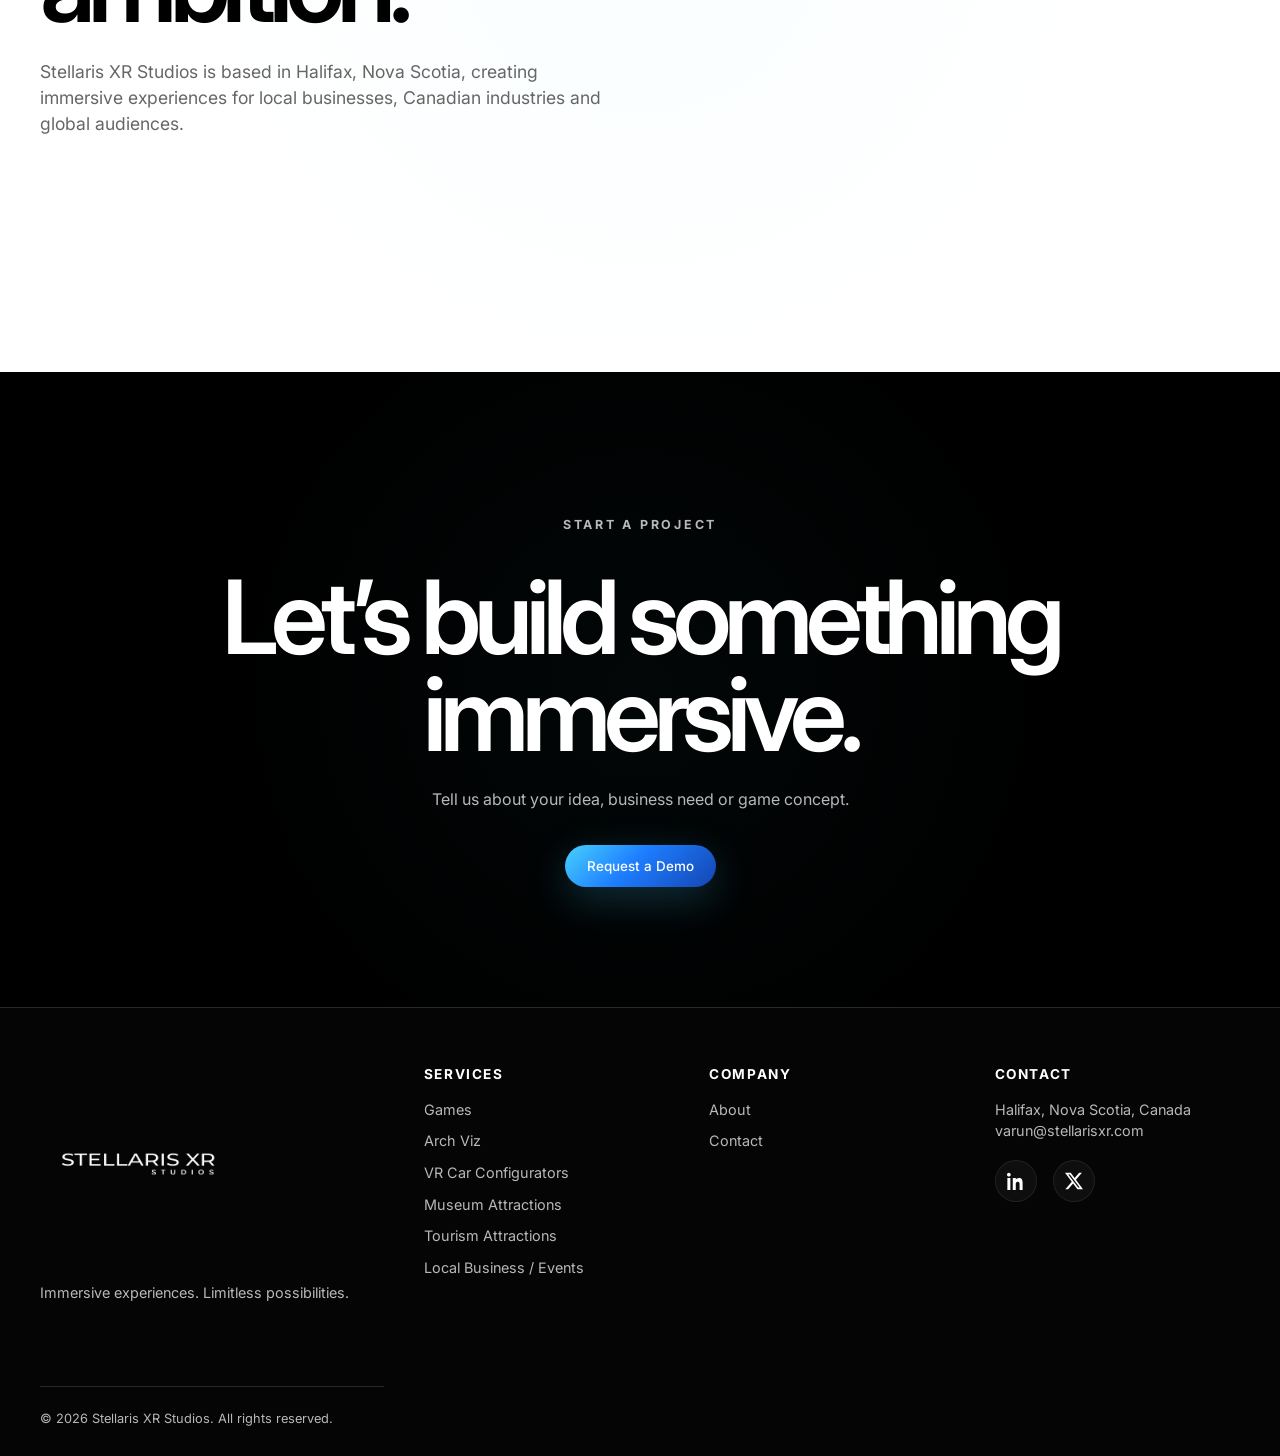
==== commit be5bdedf: "fix games button in footer and remove visual cards" ====
--- a/about.html
+++ b/about.html
@@ -243,7 +243,6 @@
 
         <section class="section dark">
             <div class="section-inner feature-panel fade-in">
-                <div class="visual-card"></div>
 
                 <div>
                     <p class="eyebrow">Our Approach</p>
@@ -267,7 +266,6 @@
                     </p>
                 </div>
 
-                <div class="visual-card"></div>
             </div>
         </section>
 
@@ -294,6 +292,7 @@
             <div>
                 <h4>Services</h4>
                 <div class="footer-links">
+                    <a href="games.html">Games</a>
                     <a href="arch-viz.html">Arch Viz</a>
                     <a href="vr-car-configurators.html">VR Car Configurators</a>
                     <a href="museum-attractions.html">Museum Attractions</a>
@@ -305,7 +304,6 @@
             <div>
                 <h4>Company</h4>
                 <div class="footer-links">
-                    <a href="games.html">Games</a>
                     <a href="about.html">About</a>
                     <a href="contact.html">Contact</a>
                 </div>
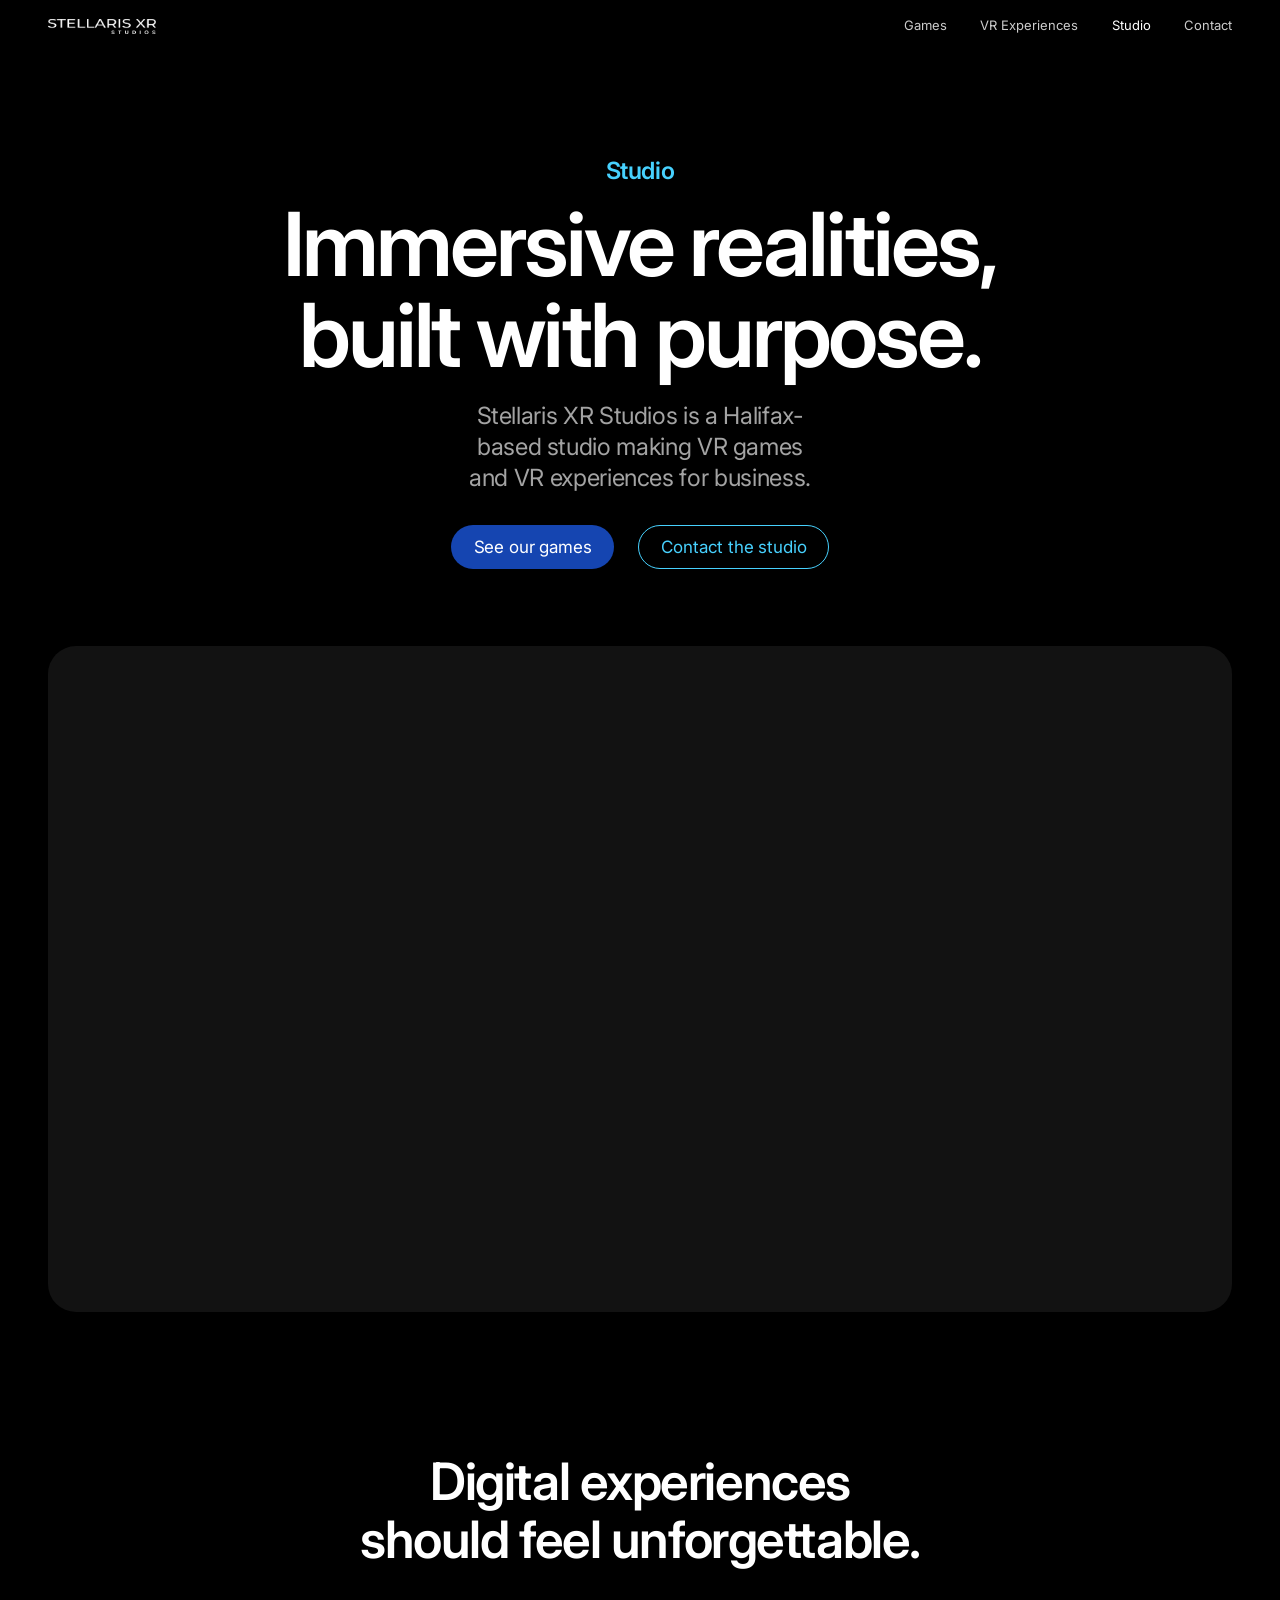
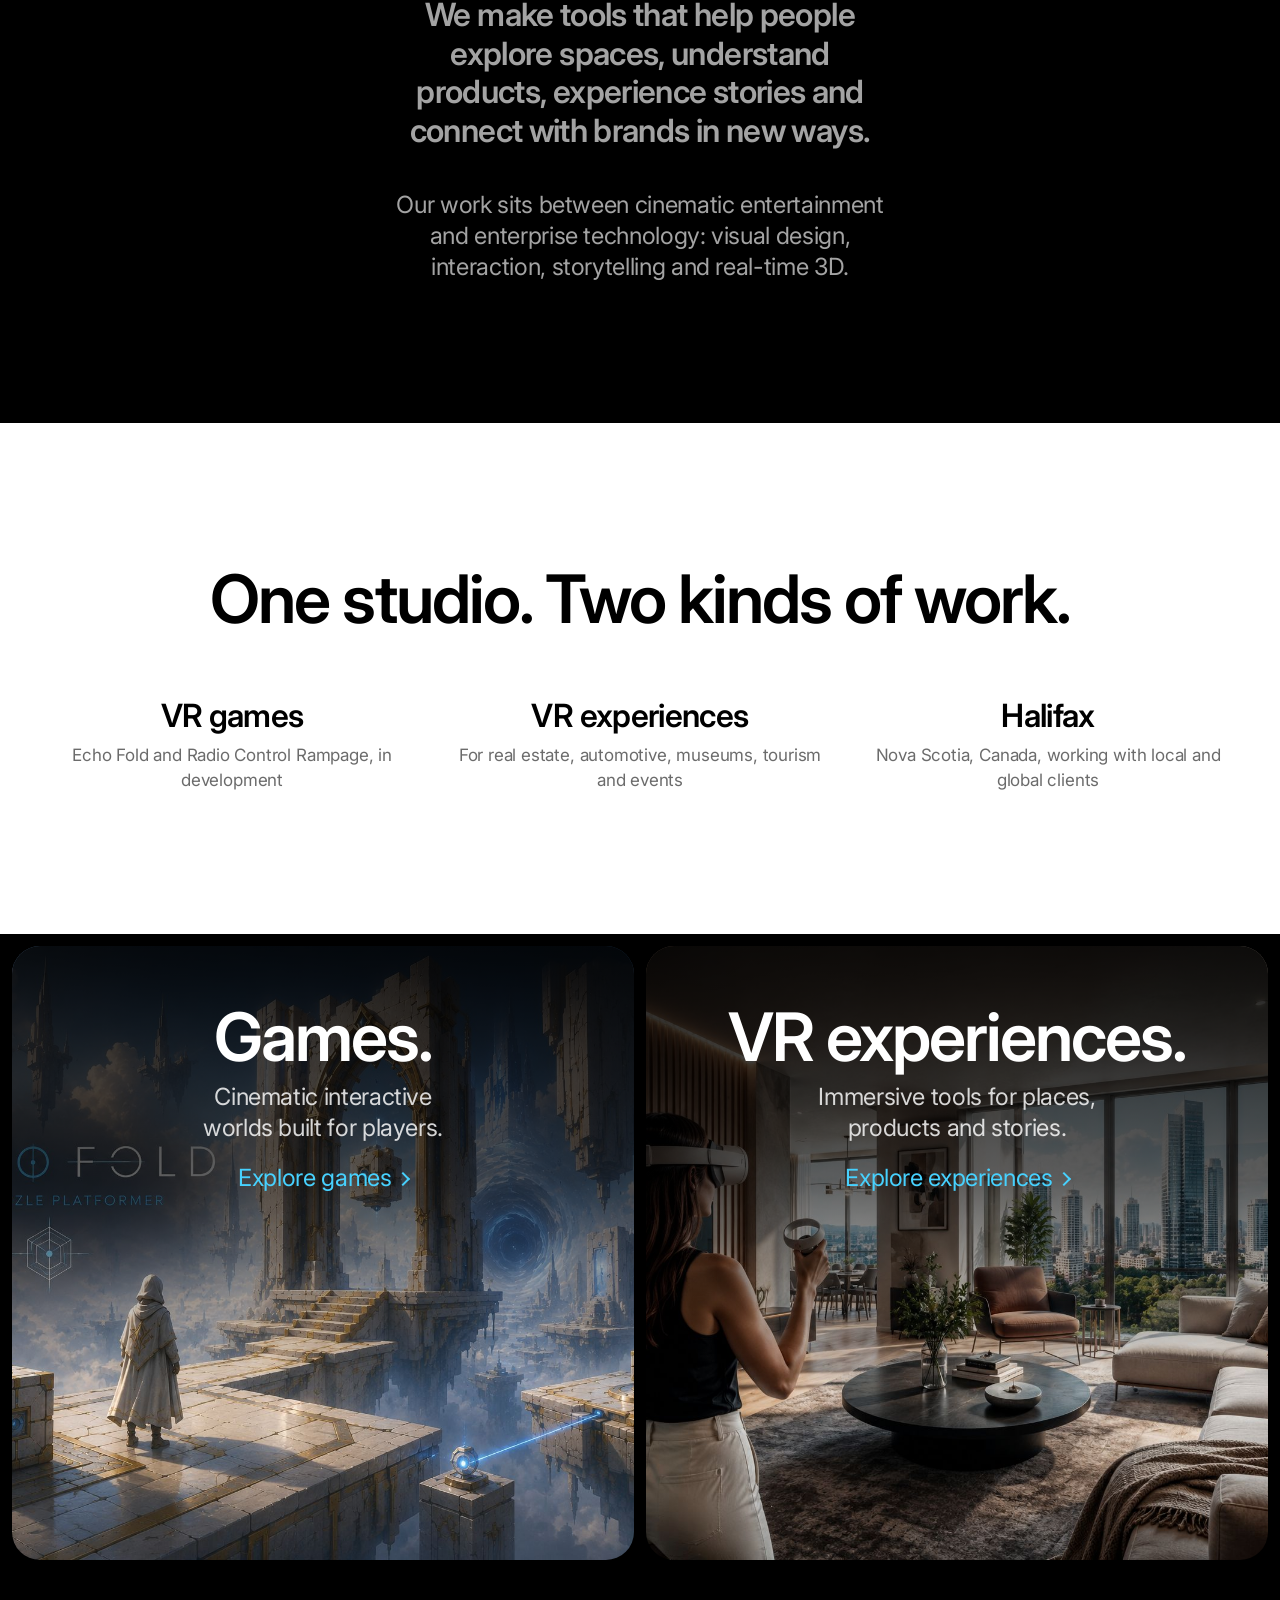
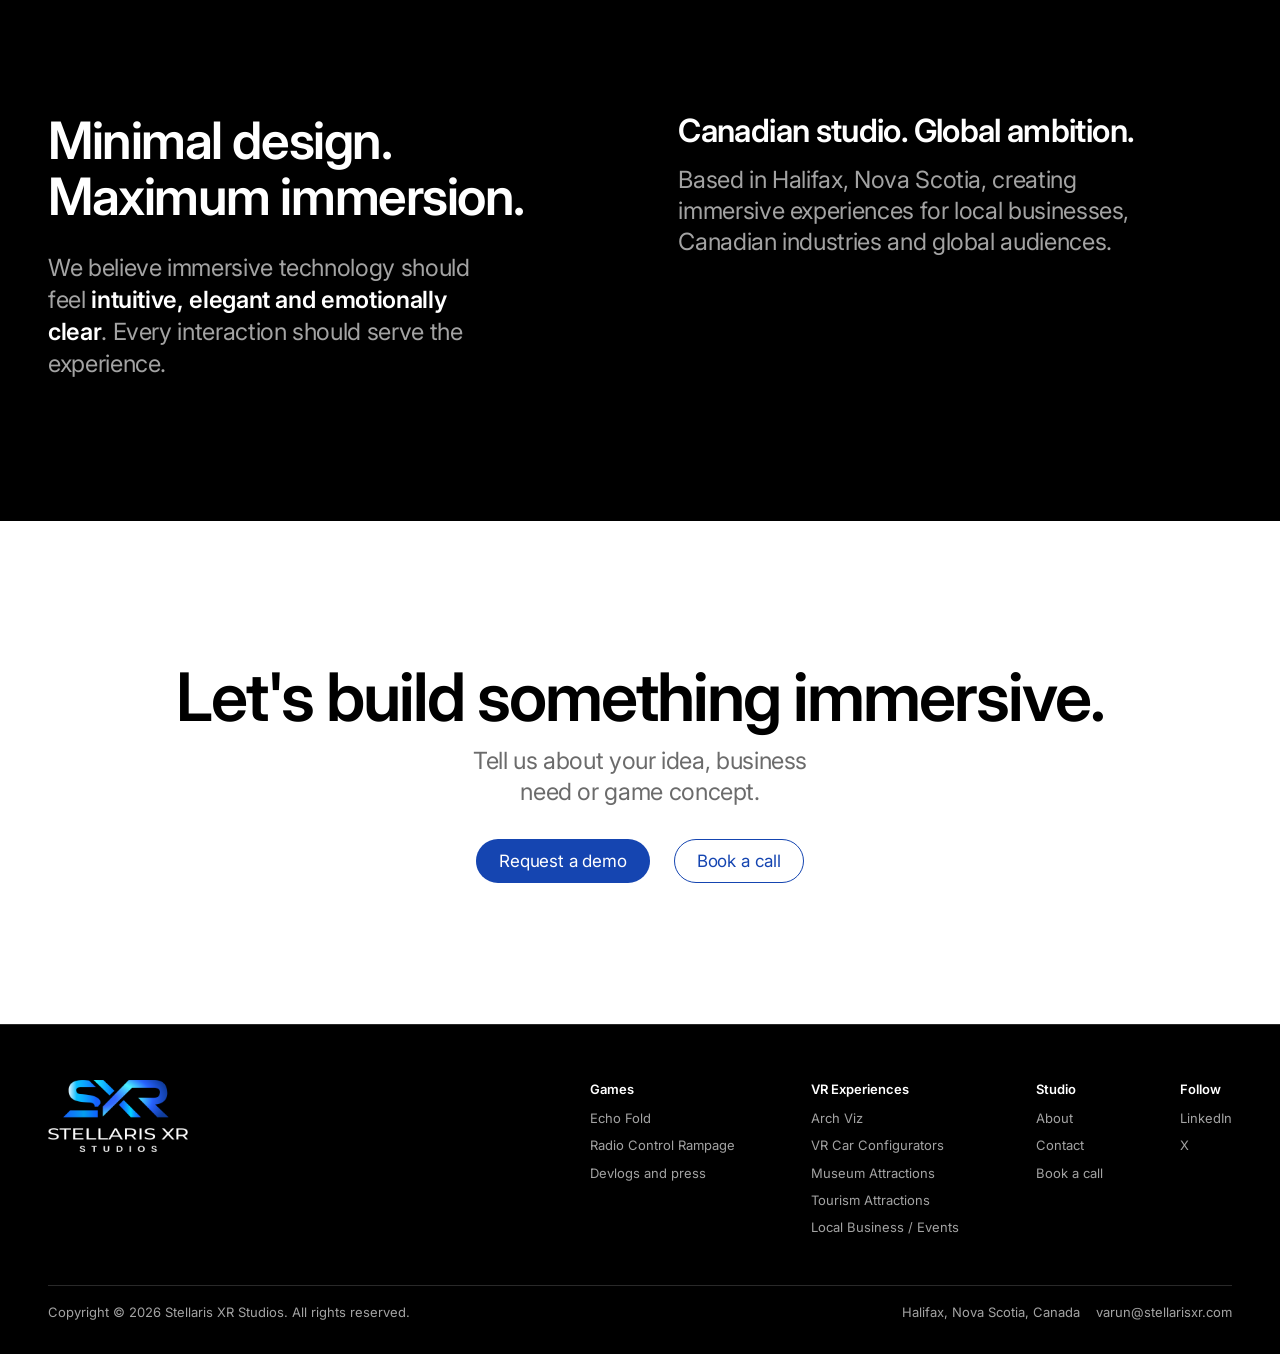
==== commit 68f2f23f: "Redesign site with a minimal, Apple-inspired look Lead with the studio's VR games, with business VR " ====
--- a/about.html
+++ b/about.html
@@ -19,12 +19,11 @@
     <meta property="og:description"
         content="A Halifax XR studio building immersive business experiences and cinematic games." />
     <meta property="og:url" content="https://stellarisxr.com/about.html" />
-    <meta property="og:image" content="https://stellarisxr.com/assets/og-image.jpg" />
+    <meta property="og:image" content="https://stellarisxr.com/assets/og-image.png" />
 
     <link rel="preconnect" href="https://fonts.googleapis.com" />
     <link rel="preconnect" href="https://fonts.gstatic.com" crossorigin />
-    <link href="https://fonts.googleapis.com/css2?family=Inter:wght@300;400;500;600;700&display=swap"
-        rel="stylesheet" />
+    <link href="https://fonts.googleapis.com/css2?family=Inter:opsz,wght@14..32,400;14..32,600&display=swap" rel="stylesheet" />
 
     <link rel="stylesheet" href="styles.css" />
     <link href="https://assets.calendly.com/assets/external/widget.css" rel="stylesheet">
@@ -63,25 +62,17 @@
 
 <body>
 
-    <div class="preloader">
-
-        <div class="preloader-logo">
-            <img src="assets/sxr-mark-gradient.png" alt="Stellaris XR Studios" loading="lazy" />
-        </div>
-
-    </div>
+    <a class="skip-link" href="#main">Skip to content</a>
 
     <header class="site-header">
-        <nav class="nav">
-            <a href="index.html" class="logo">
-                <img src="assets/logo-white.png" alt="Stellaris XR Studios Logo" loading="lazy" />
+        <nav class="nav" aria-label="Main">
+            <a href="index.html" class="logo" aria-label="Stellaris XR Studios home">
+                <img src="assets/stellaris-wordmark-white-crop.png" alt="Stellaris XR Studios" width="108" height="15" />
             </a>
-
             <div class="nav-links">
-                <a href="index.html">Home</a>
-
+                <a href="games.html">Games</a>
                 <div class="dropdown">
-                    <button class="dropdown-toggle">Services</button>
+                    <button class="dropdown-toggle" aria-expanded="false" aria-haspopup="true">VR Experiences</button>
                     <div class="dropdown-menu">
                         <a href="arch-viz.html">Arch Viz</a>
                         <a href="vr-car-configurators.html">VR Car Configurators</a>
@@ -90,263 +81,162 @@
                         <a href="local-business-events.html">Local Business / Events</a>
                     </div>
                 </div>
-
-                <a href="games.html">Games</a>
-                <a href="about.html">About</a>
+                <a href="about.html" aria-current="page">Studio</a>
                 <a href="contact.html">Contact</a>
             </div>
-
-            <div class="nav-actions">
-                <a href="contact.html" class="nav-cta">Request a Demo</a>
-                <a href="#"
-                    onclick="Calendly.initPopupWidget({url: 'https://cal.com/stellarisxr/consultation'}); return false;"
-                    class="nav-cta">Schedule a Call</a>
-            </div>
-            <button class="mobile-menu-button">☰</button>
+            <button class="mobile-menu-button" aria-expanded="false" aria-controls="mobile-menu" aria-label="Open menu"><span></span></button>
         </nav>
     </header>
 
-    <div class="mobile-menu">
-
-        <button class="mobile-close">×</button>
-
-        <a href="index.html">Home</a>
-        <a href="arch-viz.html">Arch Viz</a>
-        <a href="vr-car-configurators.html">VR Car Configurators</a>
-        <a href="museum-attractions.html">Museum Attractions</a>
-        <a href="tourism-attractions.html">Tourism Attractions</a>
-        <a href="local-business-events.html">Local Business / Events</a>
-        <a href="games.html">Games</a>
-        <a href="about.html">About</a>
-        <a href="contact.html">Contact</a>
-        <a href="#"
-            onclick="Calendly.initPopupWidget({url: 'https://cal.com/stellarisxr/consultation'}); return false;">Schedule
-            a Call</a>
-
+    <div class="mobile-menu" id="mobile-menu" aria-hidden="true">
+        <button class="mobile-close" aria-label="Close menu"></button>
+        <nav aria-label="Mobile">
+            <a href="index.html">Home</a>
+            <a href="games.html">Games</a>
+            <a href="index.html#experiences">VR Experiences</a>
+            <a class="sub" href="arch-viz.html">Arch Viz</a>
+            <a class="sub" href="vr-car-configurators.html">VR Car Configurators</a>
+            <a class="sub" href="museum-attractions.html">Museum Attractions</a>
+            <a class="sub" href="tourism-attractions.html">Tourism Attractions</a>
+            <a class="sub" href="local-business-events.html">Local Business / Events</a>
+            <a href="about.html">Studio</a>
+            <a href="contact.html">Contact</a>
+        </nav>
+        <a href="contact.html#request" class="btn">Request a demo</a>
     </div>
 
-    <main>
-
-        <section class="hero on-dark">
-            <div class="hero-bg">
-                <video class="hero-video active" muted loop playsinline preload="auto" poster="assets/hero1.jpg">
-                    <source src="assets/hero1.webm" type="video/webm">
-                    <source src="assets/hero1.mp4" type="video/mp4">
-                </video>
-                <video class="hero-video" muted loop playsinline preload="metadata" poster="assets/hero2.jpg">
-                    <source src="assets/hero2.webm" type="video/webm">
-                    <source src="assets/hero2.mp4" type="video/mp4">
-                </video>
-                <video class="hero-video" muted loop playsinline preload="metadata" poster="assets/hero3.jpg">
-                    <source src="assets/hero3.webm" type="video/webm">
-                    <source src="assets/hero3.mp4" type="video/mp4">
-                </video>
-                <video class="hero-video" muted loop playsinline preload="metadata" poster="assets/hero4.jpg">
-                    <source src="assets/hero4.webm" type="video/webm">
-                    <source src="assets/hero4.mp4" type="video/mp4">
-                </video>
-                <div class="hero-scrim"></div>
-            </div>
-
-            <div class="hero-content">
-                <p class="eyebrow">About Stellaris XR Studios</p>
-                <h1>We build immersive realities with purpose.</h1>
-                <p>
-                    Stellaris XR Studios is a Halifax-based studio creating XR experiences, VR business applications and
-                    cinematic games.
-                </p>
-
-                <div class="hero-actions">
-                    <a href="contact.html" class="btn-primary">Request a Demo</a>
-                    <a href="games.html" class="btn-secondary">View Games</a>
-                </div>
+    <main id="main">
+
+        <section class="section dark p-hero">
+            <div class="container">
+                <div data-reveal>
+                    <p class="t-kicker">Studio</p>
+                    <h1 class="t-hero">Immersive realities, built with purpose.</h1>
+                    <p class="t-sub">Stellaris XR Studios is a Halifax-based studio making VR games and VR experiences for business.</p>
+                    <div class="actions">
+                    <a href="games.html" class="btn">See our games</a>
+                    <a href="contact.html" class="btn ghost">Contact the studio</a>
+                    </div>
+                </div>
+                <div class="p-hero-media" data-reveal style="--delay:150ms">
+                    <video data-loop muted loop playsinline preload="metadata" aria-label="A slow drift through a galaxy, the studio&#x27;s namesake"><source src="assets/hero1.mp4" type="video/mp4"></video>
+                </div>
+            </div>
+        </section>
+
+        <section class="section dark center">
+            <div class="container">
+                <h2 class="statement" data-reveal>Digital experiences should feel unforgettable.</h2>
+                <p class="statement-dim" data-reveal style="--delay:100ms">We make tools that help people explore spaces, understand products, experience stories and connect with brands in new ways.</p>
+                <p class="t-sub fg-2" style="max-width:40ch;margin-top:40px" data-reveal>Our work sits between cinematic entertainment and enterprise technology: visual design, interaction, storytelling and real-time 3D.</p>
+            </div>
+        </section>
+
+        <section class="section light center">
+            <div class="container">
+                <h2 class="t-h1" data-reveal>One studio. Two kinds of work.</h2>
+                <div class="specs" data-reveal style="--delay:120ms">
+                    <div><p class="spec-value">VR games</p><p class="spec-label">Echo Fold and Radio Control Rampage, in development</p></div>
+                    <div><p class="spec-value">VR experiences</p><p class="spec-label">For real estate, automotive, museums, tourism and events</p></div>
+                    <div><p class="spec-value">Halifax</p><p class="spec-label">Nova Scotia, Canada, working with local and global clients</p></div>
+                </div>
+            </div>
+        </section>
+
+        <section class="dark">
+            <div class="duo">
+                <a class="duo-tile on-image" href="games.html" data-reveal>
+                    <div class="duo-bg"><img src="assets/echo-fold.jpg" alt="Echo Fold key art" width="1536" height="1024" loading="lazy" /></div>
+                    <h2 class="t-h1">Games.</h2>
+                    <p class="t-sub">Cinematic interactive worlds built for players.</p>
+                    <div class="actions"><span class="more">Explore games</span></div>
+                </a>
+                <a class="duo-tile on-image" href="index.html#experiences" data-reveal style="--delay:120ms">
+                    <div class="duo-bg"><img src="assets/arch-walkthroughs.jpg" alt="A woman in a headset walking through an apartment" width="1536" height="1024" loading="lazy" /></div>
+                    <h2 class="t-h1">VR experiences.</h2>
+                    <p class="t-sub">Immersive tools for places, products and stories.</p>
+                    <div class="actions"><span class="more">Explore experiences</span></div>
+                </a>
             </div>
         </section>
 
         <section class="section dark">
-            <div class="section-inner feature-panel fade-in">
-                <div>
-                    <p class="eyebrow">Our Vision</p>
-                    <h2 class="section-title">Digital experiences should feel unforgettable.</h2>
-                </div>
-
-                <div>
-                    <p class="section-subtitle">
-                        We create immersive tools that help people explore spaces, understand products, experience
-                        stories and connect with brands in new ways.
-                    </p>
-                    <br />
-                    <p class="section-subtitle">
-                        Our work sits between enterprise technology and cinematic entertainment — combining visual
-                        design, interaction, storytelling and real-time 3D.
-                    </p>
-                </div>
-            </div>
-        </section>
-
-        <section class="section light">
-            <div class="section-inner fade-in">
-                <p class="eyebrow">What We Create</p>
-                <h2 class="section-title">XR for business. Games for players.</h2>
-
-                <div class="services-grid">
-                    <a href="arch-viz.html" class="service-card image-service-card">
-                        <img src="assets/svc-arch-viz.png" alt="Architectural visualization" loading="lazy" />
-                        <div class="service-card-content">
-                            <h3>Architecture</h3>
-                            <p>Immersive visualization for real estate and development.</p>
-                        </div>
-                    </a>
-
-                    <a href="vr-car-configurators.html" class="service-card image-service-card">
-                        <img src="assets/svc-car-configurator.png" alt="Automotive VR configurator" loading="lazy" />
-                        <div class="service-card-content">
-                            <h3>Automotive</h3>
-                            <p>VR product configurators and vehicle showcase experiences.</p>
-                        </div>
-                    </a>
-
-                    <a href="museum-attractions.html" class="service-card image-service-card">
-                        <img src="assets/svc-museum.png" alt="Interactive museum exhibit" loading="lazy" />
-                        <div class="service-card-content">
-                            <h3>Museums</h3>
-                            <p>Interactive learning and cultural storytelling experiences.</p>
-                        </div>
-                    </a>
-
-                    <a href="tourism-attractions.html" class="service-card image-service-card">
-                        <img src="assets/svc-tourism.png" alt="Tourism XR experience" loading="lazy" />
-                        <div class="service-card-content">
-                            <h3>Tourism</h3>
-                            <p>Destination previews and immersive visitor attractions.</p>
-                        </div>
-                    </a>
-
-                    <a href="local-business-events.html" class="service-card image-service-card">
-                        <img src="assets/svc-events.png" alt="XR brand activation for events" loading="lazy" />
-                        <div class="service-card-content">
-                            <h3>Local Business / Events</h3>
-                            <p>XR activations for launches, events and branded experiences.</p>
-                        </div>
-                    </a>
-
-                    <a href="games.html" class="service-card image-service-card">
-                        <img src="assets/svc-games.png" alt="Cinematic game world" loading="lazy" />
-                        <div class="service-card-content">
-                            <h3>Games</h3>
-                            <p>Cinematic interactive worlds built for players.</p>
-                        </div>
-                    </a>
-                </div>
-            </div>
-        </section>
-
-        <section class="section dark">
-            <div class="section-inner feature-panel fade-in">
-
-                <div>
-                    <p class="eyebrow">Our Approach</p>
-                    <h2 class="section-title">Minimal design. Maximum immersion.</h2>
-                    <p class="section-subtitle">
-                        We believe immersive technology should feel intuitive, elegant and emotionally clear. Every
-                        interaction should serve the experience.
-                    </p>
-                </div>
-            </div>
-        </section>
-
-        <section class="section light">
-            <div class="section-inner feature-panel fade-in">
-                <div>
-                    <p class="eyebrow">Based in Halifax</p>
-                    <h2 class="section-title">Canadian studio. Global ambition.</h2>
-                    <p class="section-subtitle">
-                        Stellaris XR Studios is based in Halifax, Nova Scotia, creating immersive experiences for local
-                        businesses, Canadian industries and global audiences.
-                    </p>
-                </div>
-
-            </div>
-        </section>
-
-        <section class="section dark cta-section">
-            <div class="section-inner fade-in">
-                <p class="eyebrow">Start a Project</p>
-                <h2 class="section-title">Let’s build something immersive.</h2>
-                <p>
-                    Tell us about your idea, business need or game concept.
-                </p>
-                <a href="contact.html" class="btn-primary">Request a Demo</a>
+            <div class="container split">
+                <div data-reveal>
+                    <h2 class="t-h2">Minimal design. Maximum immersion.</h2>
+                    <div class="prose" style="margin-top:28px">
+                        <p>We believe immersive technology should feel <strong>intuitive, elegant and emotionally clear</strong>. Every interaction should serve the experience.</p>
+                    </div>
+                </div>
+                <div data-reveal style="--delay:120ms">
+                    <h3 class="t-h3">Canadian studio. Global ambition.</h3>
+                    <p class="t-sub fg-2" style="margin-top:16px">Based in Halifax, Nova Scotia, creating immersive experiences for local businesses, Canadian industries and global audiences.</p>
+                </div>
+            </div>
+        </section>
+
+        <section class="section light center cta">
+            <div class="container" data-reveal>
+                <h2 class="t-h1">Let&#x27;s build something immersive.</h2>
+                <p class="t-sub">Tell us about your idea, business need or game concept.</p>
+                <div class="actions">
+                    <a href="contact.html#request" class="btn">Request a demo</a>
+                    <a href="https://cal.com/stellarisxr/consultation" class="btn ghost" data-schedule target="_blank" rel="noopener">Book a call</a>
+                </div>
             </div>
         </section>
 
     </main>
 
     <footer class="footer">
-        <div class="footer-inner">
-            <div>
-                <img src="assets/stellaris-wordmark-white.png" alt="Stellaris XR Studios" loading="lazy" />
-                <p>Immersive experiences. Limitless possibilities.</p>
-            </div>
-
-            <div>
-                <h4>Services</h4>
-                <div class="footer-links">
-                    <a href="games.html">Games</a>
-                    <a href="arch-viz.html">Arch Viz</a>
-                    <a href="vr-car-configurators.html">VR Car Configurators</a>
-                    <a href="museum-attractions.html">Museum Attractions</a>
-                    <a href="tourism-attractions.html">Tourism Attractions</a>
-                    <a href="local-business-events.html">Local Business / Events</a>
-                </div>
-            </div>
-
-            <div>
-                <h4>Company</h4>
-                <div class="footer-links">
-                    <a href="about.html">About</a>
-                    <a href="contact.html">Contact</a>
-                </div>
-            </div>
-
-            <div>
-                <h4>Contact</h4>
-                <p>Halifax, Nova Scotia, Canada</p>
-                <p>varun@stellarisxr.com</p>
-                <div class="social-links">
-
-                    <a href="https://www.linkedin.com/company/stellaris-xr-studios/" target="_blank"
-                        rel="noopener noreferrer" aria-label="LinkedIn">
-
-                        <svg xmlns="http://www.w3.org/2000/svg" width="20" height="20" viewBox="0 0 24 24"
-                            fill="currentColor">
-                            <path
-                                d="M4.98 3.5C4.98 4.88 3.86 6 2.48 6S0 4.88 0 3.5 1.12 1 2.5 1 5 2.12 5 3.5zM.5 8h4V24h-4V8zm7.5 0h3.8v2.2h.1c.5-1 1.8-2.2 3.9-2.2 4.2 0 5 2.8 5 6.4V24h-4v-7.1c0-1.7 0-3.9-2.4-3.9s-2.7 1.9-2.7 3.8V24h-4V8z" />
-                        </svg>
-
-                    </a>
-
-                    <a href="https://x.com/StellarisXR" target="_blank" rel="noopener noreferrer"
-                        aria-label="Twitter X">
-
-                        <svg xmlns="http://www.w3.org/2000/svg" width="20" height="20" viewBox="0 0 24 24"
-                            fill="currentColor">
-                            <path
-                                d="M18.901 1.153h3.68l-8.04 9.19L24 22.847h-7.406l-5.8-7.584-6.64 7.584H.474l8.6-9.83L0 1.153h7.594l5.243 6.932L18.901 1.153zm-1.292 19.39h2.039L6.486 3.348H4.298L17.609 20.544z" />
-                        </svg>
-
-                    </a>
-
-                </div>
-            </div>
-
+        <div class="container">
+            <div class="footer-top">
+                <img class="footer-logo" src="assets/logo-white-crop.png" alt="Stellaris XR Studios" width="800" height="408" loading="lazy" />
+                <div class="footer-cols">
+                    <div>
+                        <h2>Games</h2>
+                        <ul>
+                            <li><a href="games.html#echo-fold">Echo Fold</a></li>
+                            <li><a href="games.html#rc-rampage">Radio Control Rampage</a></li>
+                            <li><a href="games.html#news">Devlogs and press</a></li>
+                        </ul>
+                    </div>
+                    <div>
+                        <h2>VR Experiences</h2>
+                        <ul>
+                        <li><a href="arch-viz.html">Arch Viz</a></li>
+                        <li><a href="vr-car-configurators.html">VR Car Configurators</a></li>
+                        <li><a href="museum-attractions.html">Museum Attractions</a></li>
+                        <li><a href="tourism-attractions.html">Tourism Attractions</a></li>
+                        <li><a href="local-business-events.html">Local Business / Events</a></li>
+                        </ul>
+                    </div>
+                    <div>
+                        <h2>Studio</h2>
+                        <ul>
+                            <li><a href="about.html">About</a></li>
+                            <li><a href="contact.html">Contact</a></li>
+                            <li><a href="https://cal.com/stellarisxr/consultation" data-schedule target="_blank" rel="noopener">Book a call</a></li>
+                        </ul>
+                    </div>
+                    <div>
+                        <h2>Follow</h2>
+                        <ul>
+                            <li><a href="https://www.linkedin.com/company/stellaris-xr-studios/" target="_blank" rel="noopener noreferrer">LinkedIn</a></li>
+                            <li><a href="https://x.com/StellarisXR" target="_blank" rel="noopener noreferrer">X</a></li>
+                        </ul>
+                    </div>
+                </div>
+            </div>
             <div class="footer-bottom">
-                © 2026 Stellaris XR Studios. All rights reserved.
-            </div>
+                <p>Copyright &copy; 2026 Stellaris XR Studios. All rights reserved.</p>
+                <p>Halifax, Nova Scotia, Canada &nbsp;&nbsp; <a href="mailto:varun@stellarisxr.com">varun@stellarisxr.com</a></p>
+            </div>
+        </div>
     </footer>
 
     <script src="https://assets.calendly.com/assets/external/widget.js" async></script>
     <script src="script.js"></script>
 </body>
 
-</html>+</html>
--- a/styles.css
+++ b/styles.css
@@ -1,23 +1,47 @@
+/* ===============================
+   STELLARIS XR STUDIOS
+   Palette: #000000 · #FFFFFF · #47D1FE · #1545B1
+   =============================== */
+
 :root {
     --black: #000000;
     --white: #ffffff;
     --cyan: #47d1fe;
     --blue: #1545b1;
-    --text-dark: #111111;
-    --text-light: #f5f5f5;
-    --muted-dark: #666666;
-    --muted-light: #b8b8b8;
-    --glass-dark: rgba(0, 0, 0, 0.42);
-    --glass-light: rgba(255, 255, 255, 0.72);
-    --border-dark: rgba(255, 255, 255, 0.14);
-    --border-light: rgba(0, 0, 0, 0.12);
-    --gradient: linear-gradient(135deg, #47d1fe 0%, #1d7dff 45%, #1545b1 100%);
-    --max-width: 1200px;
-    --nav-height: 72px;
-    --ease: cubic-bezier(0.22, 1, 0.36, 1);
-}
-
-* {
+
+    /* tints of the palette, never new hues */
+    --on-dark-2: rgba(255, 255, 255, 0.64);
+    --on-dark-card: rgba(255, 255, 255, 0.07);
+    --on-dark-line: rgba(255, 255, 255, 0.16);
+    --on-light-2: rgba(0, 0, 0, 0.58);
+    --on-light-card: rgba(0, 0, 0, 0.04);
+    --on-light-line: rgba(0, 0, 0, 0.16);
+
+    --font: -apple-system, BlinkMacSystemFont, "Inter", "Segoe UI", system-ui, sans-serif;
+
+    --t-hero: clamp(2.5rem, 1.2rem + 5.4vw, 6rem);
+    --t-h1: clamp(2rem, 1.3rem + 3.6vw, 4.5rem);
+    --t-h2: clamp(2rem, 1.3rem + 2.4vw, 3.5rem);
+    --t-h3: clamp(1.5rem, 1.2rem + 1vw, 2rem);
+    --t-sub: clamp(1.1875rem, 1rem + 0.6vw, 1.75rem);
+    --t-body: 1.0625rem;
+    --t-small: 0.875rem;
+    --t-micro: 0.8125rem;
+
+    --nav-h: 52px;
+    --local-h: 52px;
+    --max: 1200px;
+    --pad: clamp(20px, 4vw, 48px);
+    --radius: 28px;
+    --radius-sm: 18px;
+
+    --ease: cubic-bezier(0.25, 0.1, 0.25, 1);
+    --ease-out: cubic-bezier(0.23, 1, 0.32, 1);
+}
+
+*,
+*::before,
+*::after {
     box-sizing: border-box;
     margin: 0;
     padding: 0;
@@ -25,20 +49,27 @@
 
 html {
     scroll-behavior: smooth;
+    -webkit-text-size-adjust: 100%;
 }
 
 body {
-    font-family: Inter, -apple-system, BlinkMacSystemFont, "Segoe UI", sans-serif;
+    font-family: var(--font);
+    font-size: var(--t-body);
+    line-height: 1.47;
+    letter-spacing: -0.011em;
     background: var(--black);
     color: var(--white);
-    line-height: 1.5;
     overflow-x: hidden;
+    -webkit-font-smoothing: antialiased;
+    -moz-osx-font-smoothing: grayscale;
+    font-optical-sizing: auto;
 }
 
 img,
-video {
+video,
+svg {
+    display: block;
     max-width: 100%;
-    display: block;
 }
 
 a {
@@ -48,470 +79,1018 @@
 
 button,
 input,
+select,
 textarea {
     font: inherit;
-}
-
-.site-header {
-    position: fixed;
-    inset: 0 0 auto 0;
-    height: var(--nav-height);
-    z-index: 1000;
-    display: flex;
-    align-items: center;
-    backdrop-filter: blur(20px);
-    background: rgba(0, 0, 0, 0.38);
-    border-bottom: 1px solid rgba(255, 255, 255, 0.08);
-    color: #ffffff;
-}
-
-.nav {
-    width: min(100% - 48px, var(--max-width));
-    margin: 0 auto;
-    display: flex;
-    align-items: center;
-    justify-content: space-between;
-}
-
-.logo img {
-    height: 100px;
-    width: auto;
-}
-
-.nav-links {
-    display: flex;
-    align-items: center;
-    gap: 28px;
-    font-size: 0.82rem;
-    letter-spacing: 0.02em;
-}
-
-.nav-links a,
-.dropdown-toggle {
-    opacity: 0.86;
-    transition: opacity 0.25s var(--ease), color 0.25s var(--ease);
-}
-
-.nav-links a:hover,
-.dropdown-toggle:hover {
-    opacity: 1;
+    letter-spacing: inherit;
+    color: inherit;
+}
+
+button,
+a {
+    -webkit-tap-highlight-color: transparent;
+    touch-action: manipulation;
+}
+
+:focus-visible {
+    outline: 2px solid var(--cyan);
+    outline-offset: 3px;
+    border-radius: 6px;
+}
+
+::selection {
+    background: var(--cyan);
+    color: var(--black);
+}
+
+.skip-link {
+    position: absolute;
+    left: 16px;
+    top: -100px;
+    z-index: 3000;
+    padding: 10px 16px;
+    border-radius: 980px;
+    background: var(--white);
+    color: var(--black);
+}
+
+.skip-link:focus {
+    top: 10px;
+}
+
+/* ---------- Themes ---------- */
+
+.dark {
+    background: var(--black);
+    color: var(--white);
+    --fg-2: var(--on-dark-2);
+    --card: var(--on-dark-card);
+    --line: var(--on-dark-line);
+    --link: var(--cyan);
+}
+
+.light {
+    background: var(--white);
+    color: var(--black);
+    --fg-2: var(--on-light-2);
+    --card: var(--on-light-card);
+    --line: var(--on-light-line);
+    --link: var(--blue);
+}
+
+/* ---------- Type ---------- */
+
+.t-hero,
+.t-h1,
+.t-h2,
+.t-h3 {
+    font-weight: 600;
+    text-wrap: balance;
+}
+
+.t-hero {
+    font-size: var(--t-hero);
+    line-height: 1.03;
+    letter-spacing: -0.035em;
+}
+
+.t-h1 {
+    font-size: var(--t-h1);
+    line-height: 1.05;
+    letter-spacing: -0.03em;
+}
+
+.t-h2 {
+    font-size: var(--t-h2);
+    line-height: 1.08;
+    letter-spacing: -0.028em;
+}
+
+.t-h3 {
+    font-size: var(--t-h3);
+    line-height: 1.14;
+    letter-spacing: -0.02em;
+}
+
+.t-sub {
+    font-size: var(--t-sub);
+    line-height: 1.3;
+    letter-spacing: -0.015em;
+    font-weight: 400;
+    text-wrap: balance;
+}
+
+.t-kicker {
+    font-size: var(--t-sub);
+    font-weight: 600;
+    letter-spacing: -0.015em;
     color: var(--cyan);
 }
 
-.dropdown {
-    position: relative;
-}
-
-.dropdown-toggle {
-    background: none;
-    border: 0;
-    color: inherit;
-    cursor: pointer;
-}
-
-.dropdown-menu {
-    position: absolute;
-    top: calc(100% + 10px);
-    left: 50%;
-    transform: translateX(-50%) translateY(8px);
-    width: 240px;
-    padding: 14px;
-    border-radius: 18px;
-    background: rgba(10, 10, 10, 0.82);
-    border: 1px solid var(--border-dark);
-    backdrop-filter: blur(24px);
-    opacity: 0;
-    pointer-events: none;
-    transition: all 0.25s var(--ease);
-    z-index: 1000;
-}
-
-.dropdown::after {
-    content: "";
-    position: absolute;
-    left: 0;
-    top: 100%;
-    width: 100%;
-    height: 18px;
-}
-
-.dropdown:hover .dropdown-menu {
-    opacity: 1;
-    pointer-events: auto;
-    transform: translateX(-50%) translateY(0);
-}
-
-.dropdown-menu a {
-    display: block;
-    padding: 11px 12px;
-    border-radius: 12px;
-    color: var(--text-light);
-}
-
-.dropdown-menu a:hover {
-    background: rgba(71, 209, 254, 0.12);
-}
-
-.nav-cta,
-.btn-primary,
-.btn-secondary {
+.light .t-kicker {
+    color: var(--blue);
+}
+
+.fg-2 {
+    color: var(--fg-2);
+}
+
+.small {
+    font-size: var(--t-small);
+}
+
+/* ---------- Layout ---------- */
+
+.container {
+    width: min(100% - 2 * var(--pad), var(--max));
+    margin-inline: auto;
+}
+
+.section {
+    padding-block: clamp(80px, 11vw, 160px);
+}
+
+.center,
+.hero,
+.p-hero,
+.tile,
+.duo-tile {
+    text-align: center;
+}
+
+.center .t-sub,
+.center p,
+.hero .t-sub,
+.p-hero .t-sub,
+.tile .t-sub,
+.duo-tile .t-sub {
+    margin-inline: auto;
+}
+
+.stack > * + * {
+    margin-top: 16px;
+}
+
+/* ---------- Buttons and links ---------- */
+
+.btn {
     display: inline-flex;
     align-items: center;
     justify-content: center;
-    min-height: 42px;
+    min-height: 44px;
     padding: 0 22px;
-    border-radius: 999px;
-    font-size: 0.84rem;
-    font-weight: 500;
-    transition: transform 0.25s var(--ease), background 0.25s var(--ease);
-}
-
-.nav-cta,
-.btn-primary {
-    background: var(--gradient);
+    border-radius: 980px;
+    border: 1px solid transparent;
+    background: var(--blue);
     color: var(--white);
-    box-shadow: 0 12px 40px rgba(71, 209, 254, 0.22);
-}
-
-.btn-secondary {
+    font-size: var(--t-body);
+    font-weight: 400;
+    letter-spacing: -0.01em;
+    white-space: nowrap;
+    cursor: pointer;
+    transition: transform 120ms var(--ease-out), background-color 200ms var(--ease), color 200ms var(--ease), border-color 200ms var(--ease);
+}
+
+.btn:hover {
+    background: #1b52cc;
+}
+
+.btn:active {
+    transform: scale(0.97);
+}
+
+.btn.ghost {
+    background: transparent;
+    border-color: currentColor;
+    color: var(--link);
+}
+
+.btn.ghost:hover {
+    background: var(--link);
+    border-color: var(--link);
+    color: var(--black);
+}
+
+.light .btn.ghost:hover {
     color: var(--white);
-    border: 1px solid rgba(255, 255, 255, 0.28);
-}
-
-.nav-cta:hover,
-.btn-primary:hover,
-.btn-secondary:hover {
-    transform: translateY(-2px);
-}
-
-/* group the two header buttons together on the right */
-.nav-actions {
+}
+
+.btn.small {
+    min-height: 30px;
+    padding: 0 14px;
+    font-size: var(--t-micro);
+}
+
+.btn[disabled] {
+    opacity: 0.6;
+    cursor: progress;
+}
+
+.more {
+    display: inline-flex;
+    align-items: center;
+    gap: 2px;
+    color: var(--link);
+    font-size: var(--t-sub);
+    letter-spacing: -0.015em;
+}
+
+.more::after {
+    content: "";
+    width: 0.42em;
+    height: 0.42em;
+    margin-left: 0.18em;
+    border-right: 0.09em solid currentColor;
+    border-top: 0.09em solid currentColor;
+    transform: rotate(45deg);
+}
+
+.more:hover {
+    text-decoration: underline;
+    text-underline-offset: 0.16em;
+}
+
+.inline-link {
+    color: var(--link);
+}
+
+.inline-link:hover {
+    text-decoration: underline;
+}
+
+.actions {
+    display: flex;
+    flex-wrap: wrap;
+    align-items: center;
+    gap: 14px 24px;
+    margin-top: 32px;
+}
+
+.center .actions,
+.hero .actions,
+.p-hero .actions,
+.tile .actions,
+.duo-tile .actions {
+    justify-content: center;
+}
+
+/* ---------- Global nav ---------- */
+
+.site-header {
+    position: sticky;
+    top: 0;
+    z-index: 1000;
+    height: var(--nav-h);
+    background: rgba(0, 0, 0, 0.78);
+    -webkit-backdrop-filter: saturate(180%) blur(20px);
+    backdrop-filter: saturate(180%) blur(20px);
+}
+
+.nav {
+    height: 100%;
+    width: min(100% - 2 * var(--pad), var(--max));
+    margin-inline: auto;
     display: flex;
     align-items: center;
-    gap: 12px;
-}
-
-/* secondary header button: outline style next to the primary CTA */
-.nav-cta-secondary {
-    background: transparent;
-    border: 1px solid rgba(255, 255, 255, 0.28);
-    box-shadow: none;
-}
-
-.nav-cta-secondary:hover {
+    gap: 24px;
+}
+
+.logo img {
+    height: 15px;
+    width: auto;
+}
+
+.nav-links {
+    margin-left: auto;
+    display: flex;
+    align-items: center;
+    gap: clamp(20px, 2.6vw, 36px);
+    font-size: var(--t-micro);
+    letter-spacing: 0;
+}
+
+.nav-links > a,
+.dropdown-toggle {
+    display: inline-flex;
+    align-items: center;
+    min-height: 44px;
+    color: rgba(255, 255, 255, 0.8);
+    background: none;
+    border: 0;
+    cursor: pointer;
+    transition: color 200ms var(--ease);
+}
+
+.nav-links > a:hover,
+.dropdown-toggle:hover,
+.nav-links > a[aria-current="page"],
+.dropdown-toggle[aria-current="page"] {
+    color: var(--white);
+}
+
+.dropdown {
+    position: relative;
+}
+
+.dropdown-menu {
+    position: absolute;
+    top: calc(100% - 2px);
+    left: 50%;
+    min-width: 240px;
+    padding: 10px;
+    border-radius: var(--radius-sm);
+    background: rgba(18, 18, 18, 0.96);
+    -webkit-backdrop-filter: saturate(180%) blur(20px);
+    backdrop-filter: saturate(180%) blur(20px);
+    box-shadow: 0 20px 50px rgba(0, 0, 0, 0.5);
+    transform: translateX(-50%);
+    display: none;
+}
+
+.dropdown:hover .dropdown-menu,
+.dropdown.open .dropdown-menu {
+    display: block;
+    animation: menu-in 180ms var(--ease-out);
+}
+
+@keyframes menu-in {
+    from {
+        opacity: 0;
+        transform: translate(-50%, -6px);
+    }
+}
+
+.dropdown-menu a {
+    display: block;
+    padding: 10px 12px;
+    border-radius: 10px;
+    font-size: var(--t-small);
+    color: rgba(255, 255, 255, 0.86);
+    transition: background-color 150ms var(--ease), color 150ms var(--ease);
+}
+
+.dropdown-menu a:hover {
     background: rgba(255, 255, 255, 0.08);
-}
+    color: var(--white);
+}
+
+.nav .btn {
+    margin-left: 4px;
+}
+
+.mobile-menu-button {
+    display: none;
+    margin-left: auto;
+    width: 44px;
+    height: 44px;
+    background: none;
+    border: 0;
+    cursor: pointer;
+    position: relative;
+}
+
+.mobile-menu-button span,
+.mobile-menu-button::before,
+.mobile-menu-button::after {
+    content: "";
+    position: absolute;
+    left: 13px;
+    width: 18px;
+    height: 1.5px;
+    background: var(--white);
+    border-radius: 1px;
+}
+
+.mobile-menu-button::before {
+    top: 17px;
+}
+
+.mobile-menu-button::after {
+    top: 25px;
+}
+
+.mobile-menu-button span {
+    display: none;
+}
+
+.mobile-menu {
+    position: fixed;
+    inset: 0;
+    z-index: 1100;
+    padding: 8px var(--pad) 40px;
+    background: var(--black);
+    overflow-y: auto;
+    opacity: 0;
+    visibility: hidden;
+    transition: opacity 220ms var(--ease-out), visibility 0s linear 220ms;
+}
+
+.mobile-menu.active {
+    opacity: 1;
+    visibility: visible;
+    transition-delay: 0s;
+}
+
+.mobile-close {
+    display: block;
+    margin-left: auto;
+    width: 44px;
+    height: 44px;
+    background: none;
+    border: 0;
+    position: relative;
+    cursor: pointer;
+}
+
+.mobile-close::before,
+.mobile-close::after {
+    content: "";
+    position: absolute;
+    left: 13px;
+    top: 21px;
+    width: 18px;
+    height: 1.5px;
+    background: var(--white);
+    transform: rotate(45deg);
+}
+
+.mobile-close::after {
+    transform: rotate(-45deg);
+}
+
+.mobile-menu nav {
+    display: grid;
+    margin-top: 16px;
+}
+
+.mobile-menu nav a {
+    font-size: 1.75rem;
+    font-weight: 600;
+    letter-spacing: -0.02em;
+    line-height: 1.2;
+    padding-block: 8px;
+}
+
+.mobile-menu nav a.sub {
+    font-size: 1.0625rem;
+    font-weight: 400;
+    color: var(--on-dark-2);
+    padding-block: 6px;
+}
+
+.mobile-menu .btn {
+    margin-top: 28px;
+}
+
+/* ---------- Local nav (product pages) ---------- */
+
+.local-nav {
+    position: sticky;
+    top: var(--nav-h);
+    z-index: 900;
+    height: var(--local-h);
+    background: rgba(0, 0, 0, 0.72);
+    -webkit-backdrop-filter: saturate(180%) blur(20px);
+    backdrop-filter: saturate(180%) blur(20px);
+    box-shadow: inset 0 -1px 0 var(--on-dark-line);
+}
+
+.local-nav .container {
+    height: 100%;
+    display: flex;
+    align-items: center;
+    gap: 20px;
+}
+
+.local-title {
+    font-size: 1.3125rem;
+    font-weight: 600;
+    letter-spacing: -0.02em;
+    margin-right: auto;
+    white-space: nowrap;
+}
+
+.local-links {
+    display: flex;
+    gap: 24px;
+    font-size: var(--t-micro);
+    color: rgba(255, 255, 255, 0.8);
+}
+
+.local-links a:hover {
+    color: var(--white);
+}
+
+/* ---------- Home hero ---------- */
 
 .hero {
-    min-height: 100vh;
     position: relative;
+    min-height: calc(100svh - var(--nav-h));
     display: grid;
     place-items: center;
     overflow: hidden;
-    padding: calc(var(--nav-height) + 64px) 24px 64px;
-}
-
-.hero::before {
+    padding: 96px var(--pad) 120px;
+    text-align: center;
+    isolation: isolate;
+}
+
+.hero-bg {
+    position: absolute;
+    inset: 0;
+    z-index: -1;
+}
+
+.hero-bg video,
+.hero-bg img {
+    width: 100%;
+    height: 100%;
+    object-fit: cover;
+    opacity: 0.7;
+}
+
+.hero-bg::after {
     content: "";
     position: absolute;
     inset: 0;
-    background:
-        radial-gradient(circle at 70% 35%, rgba(71, 209, 254, 0.22), transparent 30%),
-        radial-gradient(circle at 40% 65%, rgba(21, 69, 177, 0.28), transparent 34%),
-        linear-gradient(to bottom, rgba(0, 0, 0, 0.22), #000);
-    z-index: 1;
-}
-
-.hero-bg {
-    position: absolute;
-    inset: 0;
+    background: radial-gradient(ellipse at center, rgba(0, 0, 0, 0.2) 0%, rgba(0, 0, 0, 0.75) 80%);
+}
+
+.hero-logo {
+    width: clamp(200px, 26vw, 360px);
+    height: auto;
+    margin: 0 auto 48px;
+}
+
+.hero .t-sub {
+    max-width: 30ch;
+    margin-top: 20px;
+    color: var(--on-dark-2);
+}
+
+/* ---------- Product hero (inner pages) ---------- */
+
+.p-hero {
+    padding-top: clamp(56px, 8vw, 110px);
+    padding-bottom: 0;
+    text-align: center;
+}
+
+.p-hero .t-kicker {
+    margin-bottom: 10px;
+}
+
+.p-hero .t-sub {
+    max-width: 34ch;
+    margin-top: 20px;
+    color: var(--fg-2);
+}
+
+.p-hero-media {
+    margin-top: clamp(48px, 6vw, 80px);
+    border-radius: var(--radius);
     overflow: hidden;
-    background: linear-gradient(120deg, #020617 0%, #0f172a 50%, #000000 100%);
-    /* fallback */
-}
-
-.hero-video {
-    position: absolute;
-    inset: 0;
+    aspect-ratio: 16 / 9;
+    background: var(--card);
+}
+
+.p-hero-media video,
+.p-hero-media img {
     width: 100%;
     height: 100%;
     object-fit: cover;
-    opacity: 0;
-    transition: opacity 1s ease;
-}
-
-.hero-video.active {
-    opacity: 1;
-}
-
-.hero-scrim {
+}
+
+/* ---------- Feature tile (full width, image below) ---------- */
+
+.tile {
+    padding-top: clamp(72px, 9vw, 120px);
+    text-align: center;
+    overflow: hidden;
+}
+
+.tile .t-sub {
+    margin-top: 12px;
+    color: var(--fg-2);
+    max-width: 36ch;
+}
+
+.tile .actions {
+    margin-top: 20px;
+}
+
+.tile-media {
+    margin-top: clamp(40px, 5vw, 64px);
+    border-radius: var(--radius) var(--radius) 0 0;
+    overflow: hidden;
+    aspect-ratio: 21 / 9;
+}
+
+.tile-media img,
+.tile-media video {
+    width: 100%;
+    height: 100%;
+    object-fit: cover;
+}
+
+/* ---------- Statement ---------- */
+
+.statement {
+    font-size: var(--t-h2);
+    font-weight: 600;
+    line-height: 1.12;
+    letter-spacing: -0.028em;
+    max-width: 22ch;
+    margin-inline: auto;
+    text-align: center;
+    text-wrap: balance;
+}
+
+.statement-dim {
+    margin: 28px auto 0;
+    max-width: 30ch;
+    font-size: var(--t-h3);
+    font-weight: 600;
+    line-height: 1.2;
+    letter-spacing: -0.02em;
+    color: var(--fg-2);
+    text-wrap: balance;
+}
+
+/* ---------- Gallery (horizontal cards) ---------- */
+
+.gallery-head {
+    display: flex;
+    align-items: flex-end;
+    justify-content: space-between;
+    gap: 24px;
+    flex-wrap: wrap;
+}
+
+.gallery-head .t-sub {
+    margin-top: 12px;
+    color: var(--fg-2);
+    max-width: 40ch;
+}
+
+.gallery {
+    margin-top: 48px;
+    display: grid;
+    grid-auto-flow: column;
+    grid-auto-columns: min(78vw, 400px);
+    gap: 20px;
+    overflow-x: auto;
+    scroll-snap-type: x mandatory;
+    scroll-padding-inline: max(var(--pad), (100vw - var(--max)) / 2);
+    padding-inline: max(var(--pad), (100vw - var(--max)) / 2);
+    padding-bottom: 8px;
+    scrollbar-width: none;
+    list-style: none;
+}
+
+.gallery::-webkit-scrollbar {
+    display: none;
+}
+
+.g-card {
+    scroll-snap-align: start;
+}
+
+.g-card a,
+.g-card > div {
+    display: block;
+}
+
+.g-media {
+    display: block;
+    position: relative;
+    aspect-ratio: 4 / 5;
+    border-radius: var(--radius);
+    overflow: hidden;
+    background: var(--card);
+}
+
+.g-media img,
+.g-media video {
+    width: 100%;
+    height: 100%;
+    object-fit: cover;
+    transition: transform 600ms var(--ease-out);
+}
+
+@media (hover: hover) {
+    .g-card a:hover .g-media img {
+        transform: scale(1.03);
+    }
+}
+
+.g-text {
+    margin-top: 18px;
+    padding-right: 12px;
+    font-size: var(--t-body);
+    color: var(--fg-2);
+    max-width: 34ch;
+}
+
+.g-text strong {
+    color: currentColor;
+    font-weight: 600;
+}
+
+.dark .g-text strong {
+    color: var(--white);
+}
+
+.light .g-text strong {
+    color: var(--black);
+}
+
+.g-controls {
+    display: flex;
+    justify-content: flex-end;
+    gap: 14px;
+    margin-top: 28px;
+}
+
+.g-btn {
+    width: 36px;
+    height: 36px;
+    border-radius: 50%;
+    border: 0;
+    background: var(--card);
+    display: grid;
+    place-items: center;
+    cursor: pointer;
+    transition: background-color 200ms var(--ease), opacity 200ms var(--ease), transform 120ms var(--ease-out);
+}
+
+.dark .g-btn {
+    background: rgba(255, 255, 255, 0.14);
+}
+
+.light .g-btn {
+    background: rgba(0, 0, 0, 0.08);
+}
+
+.g-btn:hover {
+    background: rgba(127, 127, 127, 0.3);
+}
+
+.g-btn:active {
+    transform: scale(0.92);
+}
+
+.g-btn[disabled] {
+    opacity: 0.35;
+    cursor: default;
+}
+
+.g-btn::before {
+    content: "";
+    width: 8px;
+    height: 8px;
+    border-left: 2px solid currentColor;
+    border-bottom: 2px solid currentColor;
+    transform: translateX(2px) rotate(45deg);
+}
+
+.g-btn.next::before {
+    transform: translateX(-2px) rotate(-135deg);
+}
+
+/* ---------- Two-up tiles ---------- */
+
+.duo {
+    display: grid;
+    grid-template-columns: repeat(2, minmax(0, 1fr));
+    gap: 12px;
+    padding: 12px;
+}
+
+.duo-tile {
+    position: relative;
+    min-height: clamp(480px, 48vw, 620px);
+    border-radius: var(--radius);
+    overflow: hidden;
+    padding: clamp(40px, 5vw, 56px) 32px;
+    text-align: center;
+    display: flex;
+    flex-direction: column;
+    align-items: center;
+    isolation: isolate;
+}
+
+.duo-tile.on-image {
+    color: var(--white);
+}
+
+.duo-tile .t-sub {
+    margin-top: 10px;
+    max-width: 28ch;
+}
+
+.duo-tile .actions {
+    margin-top: 18px;
+}
+
+.duo-tile .duo-bg {
     position: absolute;
     inset: 0;
-    pointer-events: none;
-    /* darker on the left, where your text sits */
-    background: linear-gradient(90deg, rgba(0, 0, 0, 0.72) 0%, rgba(0, 0, 0, 0.45) 45%, rgba(0, 0, 0, 0.12) 100%);
-}
-
-@media (prefers-reduced-motion: reduce) {
-    .hero-video {
-        display: none;
-    }
-
-    .hero-scrim {
-        display: none;
-    }
-}
-
-.hero-content {
-    position: relative;
-    z-index: 2;
-    width: min(100%, var(--max-width));
+    z-index: -1;
+}
+
+.duo-tile .duo-bg img,
+.duo-tile .duo-bg video {
+    width: 100%;
+    height: 100%;
+    object-fit: cover;
+}
+
+.duo-tile.on-image .duo-bg::after {
+    content: "";
+    position: absolute;
+    inset: 0;
+    background: linear-gradient(to bottom, rgba(0, 0, 0, 0.88) 0%, rgba(0, 0, 0, 0.62) 38%, rgba(0, 0, 0, 0) 72%);
+}
+
+.duo-tile.on-image .t-sub {
+    color: rgba(255, 255, 255, 0.82);
+}
+
+.duo-tile.on-image .more {
+    color: var(--cyan);
+}
+
+/* ---------- Split (text + list) ---------- */
+
+.split {
+    display: grid;
+    grid-template-columns: repeat(2, minmax(0, 1fr));
+    gap: clamp(40px, 6vw, 96px);
+    align-items: start;
+}
+
+.split .prose p {
+    color: var(--fg-2);
+    font-size: var(--t-sub);
+    line-height: 1.35;
+    letter-spacing: -0.015em;
+    max-width: 30ch;
+}
+
+.split .prose p + p {
+    margin-top: 1em;
+}
+
+.split .prose strong {
     color: var(--black);
-}
-
-.eyebrow {
-    font-size: 0.78rem;
-    text-transform: uppercase;
-    letter-spacing: 0.22em;
-    color: var(--cyan);
-    margin-bottom: 18px;
-    font-weight: 700;
-}
-
-.hero .eyebrow {
-    color: #ffffff;
-}
-
-.hero h1,
-.section-title {
-    font-size: clamp(3.2rem, 8vw, 7.8rem);
-    line-height: 0.95;
-    letter-spacing: -0.07em;
     font-weight: 600;
-    max-width: 850px;
-}
-
-.hero p {
-    max-width: 500px;
-    margin: 28px 0 34px;
-    font-size: clamp(1rem, 1.6vw, 1.28rem);
-    color: rgba(0, 0, 0, 0.72);
-}
-
-.hero-actions {
-    display: flex;
-    gap: 14px;
-    flex-wrap: wrap;
-}
-
-/* white text for heroes on a dark / video background */
-.hero.on-dark h1 {
-    color: #ffffff;
-}
-
-.hero.on-dark p {
-    color: rgba(255, 255, 255, 0.72);
-}
-
-.hero.on-dark .eyebrow {
-    color: #ffffff;
-}
-
-.showcase-dots {
-    position: absolute;
-    z-index: 3;
-    bottom: 42px;
-    left: 50%;
-    transform: translateX(-50%);
-    display: flex;
-    gap: 10px;
-}
-
-.showcase-dots span {
-    width: 7px;
-    height: 7px;
-    border-radius: 50%;
-    background: rgba(0, 0, 0, 0.28);
-}
-
-.showcase-dots span.active {
-    background: var(--cyan);
-}
-
-.section {
-    min-height: 100vh;
-    padding: 120px 24px;
-    display: flex;
+}
+
+.dark .split .prose strong {
+    color: var(--white);
+}
+
+.for-list {
+    list-style: none;
+    display: grid;
+    grid-template-columns: repeat(2, minmax(0, 1fr));
+    gap: 0 24px;
+    margin-top: 24px;
+}
+
+.for-list li {
+    padding-block: 14px;
+    border-top: 1px solid var(--line);
+    font-size: var(--t-body);
+}
+
+/* ---------- Spec row ---------- */
+
+.specs {
+    display: grid;
+    grid-template-columns: repeat(3, minmax(0, 1fr));
+    gap: 40px;
+    margin-top: 64px;
+    text-align: center;
+}
+
+.spec-value {
+    font-size: var(--t-h3);
+    font-weight: 600;
+    letter-spacing: -0.02em;
+    line-height: 1.15;
+}
+
+.spec-label {
+    margin-top: 8px;
+    color: var(--fg-2);
+    font-size: var(--t-body);
+}
+
+/* ---------- Game feature ---------- */
+
+.game {
+    display: grid;
+    grid-template-columns: repeat(12, minmax(0, 1fr));
+    gap: 24px;
     align-items: center;
 }
 
-.section-inner {
-    width: min(100%, var(--max-width));
-    margin: 0 auto;
-}
-
-.section.light {
+.game-media {
+    grid-column: 1 / span 7;
+    border-radius: var(--radius);
+    overflow: hidden;
+    aspect-ratio: 3 / 2;
+    background: var(--card);
+}
+
+.game-media img,
+.game-media video {
+    width: 100%;
+    height: 100%;
+    object-fit: cover;
+}
+
+.game-text {
+    grid-column: 8 / -1;
+}
+
+.game.flip .game-media {
+    grid-column: 6 / -1;
+    grid-row: 1;
+}
+
+.game.flip .game-text {
+    grid-column: 1 / span 5;
+    grid-row: 1;
+}
+
+.game-text .t-sub {
+    margin-top: 14px;
+    color: var(--fg-2);
+}
+
+.game-meta {
+    margin-top: 24px;
+    display: grid;
+    gap: 6px;
+    font-size: var(--t-small);
+    color: var(--fg-2);
+}
+
+.game-meta b {
+    font-weight: 600;
+    color: var(--white);
+}
+
+.light .game-meta b {
+    color: var(--black);
+}
+
+/* ---------- Contact form ---------- */
+
+.form-card {
+    max-width: 680px;
+    margin: 56px auto 0;
+    padding: clamp(28px, 4vw, 48px);
+    border-radius: var(--radius);
+    background: var(--card);
+    text-align: left;
+}
+
+.contact-form {
+    display: grid;
+    gap: 18px;
+}
+
+.form-row {
+    display: grid;
+    grid-template-columns: 1fr 1fr;
+    gap: 18px;
+}
+
+.field {
+    display: grid;
+    gap: 8px;
+}
+
+.field label {
+    font-size: var(--t-small);
+    color: var(--fg-2);
+}
+
+.contact-form input,
+.contact-form select,
+.contact-form textarea {
+    width: 100%;
+    min-height: 52px;
+    padding: 14px 16px;
+    border: 1px solid var(--line);
+    border-radius: 12px;
     background: var(--white);
     color: var(--black);
-}
-
-.section.dark {
-    background: var(--black);
-    color: var(--white);
-}
-
-.section-subtitle {
-    max-width: 620px;
-    margin-top: 24px;
-    color: var(--muted-light);
-    font-size: 1.1rem;
-}
-
-.light .section-subtitle {
-    color: var(--muted-dark);
-}
-
-.services-grid {
-    margin-top: 56px;
-    display: grid;
-    grid-template-columns: repeat(2, minmax(0, 1fr));
-    gap: 28px;
-}
-
-.service-card {
-    min-height: 260px;
-    padding: 24px;
-    border-radius: 26px;
-    background:
-        linear-gradient(to bottom, rgba(255, 255, 255, 0.08), rgba(255, 255, 255, 0.02)),
-        #090909;
-    border: 1px solid var(--border-dark);
-    display: flex;
-    flex-direction: column;
-    justify-content: flex-end;
-    overflow: hidden;
-    position: relative;
-    transition: transform 0.35s var(--ease), border-color 0.35s var(--ease);
-}
-
-.service-card::before {
-    content: "";
-    position: absolute;
-    inset: auto -30% -30% auto;
-    width: 180px;
-    height: 180px;
-    background: var(--gradient);
-    filter: blur(60px);
-    opacity: 0.22;
-}
-
-.service-card:hover {
-    transform: translateY(-8px);
-    border-color: rgba(71, 209, 254, 0.45);
-}
-
-.service-card h3 {
-    position: relative;
-    font-size: 1.1rem;
-    margin-bottom: 8px;
-}
-
-.service-card p {
-    position: relative;
-    color: var(--muted-light);
-    font-size: 0.9rem;
-}
-
-.feature-panel {
-    display: grid;
-    grid-template-columns: 1fr 1fr;
-    gap: 56px;
-    align-items: center;
-}
-
-.visual-card {
-    min-height: 520px;
-    border-radius: 36px;
-
-    background:
-        radial-gradient(circle at 55% 38%,
-            rgba(71, 209, 254, 0.35),
-            transparent 24%),
-
-        radial-gradient(circle at 40% 58%,
-            rgba(21, 69, 177, 0.32),
-            transparent 30%),
-
-        linear-gradient(145deg,
-            #050505,
-            #121212);
-
-    border: 1px solid var(--border-dark);
-
-    box-shadow:
-        inset 0 0 80px rgba(255, 255, 255, 0.03),
-        0 30px 80px rgba(0, 0, 0, 0.45);
-
-    transition:
-        transform 0.8s var(--ease),
-        box-shadow 0.8s var(--ease);
-
-    position: relative;
-    overflow: hidden;
-}
-
-.visual-card::before {
-    content: "";
-
-    position: absolute;
-    inset: -20%;
-
-    background:
-        radial-gradient(circle,
-            rgba(71, 209, 254, 0.18),
-            transparent 60%);
-
-    animation: ambientMove 10s linear infinite;
-}
-
-.games-section {
-    background:
-        linear-gradient(to bottom, rgba(0, 0, 0, 0.22), #000),
-        radial-gradient(circle at 70% 40%, rgba(21, 69, 177, 0.32), transparent 34%);
-}
-
-.cta-section {
-    text-align: center;
-    min-height: 70vh;
-}
-
-.cta-section .section-title {
-    margin: 0 auto;
-}
-
-.cta-section p {
-    max-width: 560px;
-    margin: 24px auto 34px;
-    color: var(--muted-light);
-}
-
-.contact-form {
-    margin-top: 44px;
-    display: grid;
-    gap: 16px;
-    max-width: 640px;
-    margin-inline: auto;
-}
-
-.contact-form input,
-.contact-form textarea {
-    width: 100%;
-    padding: 16px 18px;
-    border-radius: 16px;
-    border: 1px solid var(--border-dark);
-    background: rgba(255, 255, 255, 0.06);
-    color: var(--white);
-    outline: none;
+    font-size: var(--t-body);
+    transition: border-color 200ms var(--ease), box-shadow 200ms var(--ease);
 }
 
 .contact-form textarea {
@@ -519,610 +1098,250 @@
     resize: vertical;
 }
 
-.contact-form input:focus,
-.contact-form textarea:focus {
-    border-color: var(--cyan);
-}
-
-.footer {
-    padding: 56px 24px 28px;
-    background: #050505;
-    color: var(--white);
-    border-top: 1px solid var(--border-dark);
-}
-
-.footer-inner {
-    width: min(100%, var(--max-width));
-    margin: 0 auto;
-    display: grid;
-    grid-template-columns: 1.4fr repeat(3, 1fr);
-    gap: 40px;
-}
-
-.footer img {
-    height: 200px;
-    margin-bottom: 18px;
-}
-
-.footer p,
-.footer a {
-    color: var(--muted-light);
-    font-size: 0.9rem;
-}
-
-.footer h4 {
-    margin-bottom: 14px;
-    font-size: 0.85rem;
-    text-transform: uppercase;
-    letter-spacing: 0.12em;
-}
-
-.footer-links {
-    display: grid;
-    gap: 10px;
-}
-
-.footer-bottom {
-    width: min(100%, var(--max-width));
-    margin: 42px auto 0;
-    padding-top: 22px;
-    border-top: 1px solid var(--border-dark);
-    color: var(--muted-light);
-    font-size: 0.8rem;
-}
-
-.mobile-menu-button {
-    display: none;
-    background: none;
-    border: 0;
-    color: inherit;
-    font-size: 1.6rem;
-}
-
-.mobile-menu {
-    position: fixed;
-    inset: 0;
-    background: rgba(0, 0, 0, 0.96);
-    backdrop-filter: blur(24px);
-    z-index: 999;
-    display: flex;
-    flex-direction: column;
-    justify-content: center;
-    align-items: center;
-    gap: 28px;
-    opacity: 0;
-    pointer-events: none;
-    transition:
-        opacity 0.35s var(--ease),
-        transform 0.35s var(--ease);
-
-    transform: translateY(-10px);
-}
-
-.mobile-menu.active {
-    opacity: 1;
-    pointer-events: auto;
-    transform: translateY(0);
-}
-
-.mobile-menu a {
-    font-size: 1.5rem;
-    font-weight: 500;
-    color: var(--white);
-    transition: color 0.25s var(--ease);
-}
-
-.mobile-menu a:hover {
-    color: var(--cyan);
-}
-
-.mobile-close {
-    position: absolute;
-    top: 26px;
-    right: 26px;
-    background: none;
-    border: 0;
-    color: white;
-    font-size: 2rem;
-    cursor: pointer;
-}
-
-
-@media (max-width: 980px) {
-
-    .nav-links,
-    .nav-actions {
-        display: none;
-    }
-
-    .mobile-menu-button {
-        display: block;
-    }
-
-    .hero-content {
-        text-align: center;
-    }
-
-    .hero p {
-        margin-inline: auto;
-    }
-
-    .hero-actions {
-        justify-content: center;
-    }
-
-    .services-grid {
-        grid-template-columns: repeat(2, 1fr);
-    }
-
-    .feature-panel {
-        grid-template-columns: 1fr;
-    }
-
-    .visual-card {
-        min-height: 360px;
-    }
-
-    .footer-inner {
-        grid-template-columns: 1fr 1fr;
-    }
-}
-
-@media (max-width: 640px) {
-    .nav {
-        width: min(100% - 28px, var(--max-width));
-    }
-
-    .hero,
-    .section {
-        padding-inline: 18px;
-    }
-
-    .hero h1,
-    .section-title {
-        font-size: clamp(3rem, 16vw, 5rem);
-    }
-
-    .services-grid {
-        grid-template-columns: 1fr;
-    }
-
-    .service-card {
-        min-height: 220px;
-    }
-
-    .footer-inner {
-        grid-template-columns: 1fr;
-    }
-}
-
 .contact-form select {
-    width: 100%;
-    padding: 16px 18px;
-    border-radius: 16px;
-    border: 1px solid var(--border-dark);
-    background: rgba(255, 255, 255, 0.06);
-    color: var(--white);
-    outline: none;
     appearance: none;
     -webkit-appearance: none;
-    -moz-appearance: none;
-}
-
-.contact-form select option {
-    background: #111111;
-    color: #ffffff;
-}
-
-.contact-form select:focus {
-    border-color: var(--cyan);
-}
-
-.contact-form select {
-    background-image:
-        linear-gradient(45deg, transparent 50%, white 50%),
-        linear-gradient(135deg, white 50%, transparent 50%);
-    background-position:
-        calc(100% - 22px) calc(50% - 3px),
-        calc(100% - 16px) calc(50% - 3px);
-    background-size: 6px 6px, 6px 6px;
+    background-image: url("data:image/svg+xml,%3Csvg xmlns='http://www.w3.org/2000/svg' width='12' height='8' viewBox='0 0 12 8'%3E%3Cpath d='M1 1l5 5 5-5' fill='none' stroke='%23000' stroke-width='1.5'/%3E%3C/svg%3E");
     background-repeat: no-repeat;
-}
-
-.preloader {
-    position: fixed;
-    inset: 0;
-    background: #000000;
-    z-index: 99999;
-
+    background-position: calc(100% - 18px) 50%;
+}
+
+.contact-form input:focus,
+.contact-form select:focus,
+.contact-form textarea:focus {
+    outline: none;
+    border-color: var(--blue);
+    box-shadow: 0 0 0 4px rgba(21, 69, 177, 0.18);
+}
+
+.trap {
+    position: absolute;
+    left: -9999px;
+}
+
+.form-foot {
     display: flex;
+    flex-wrap: wrap;
     align-items: center;
-    justify-content: center;
-
-    transition:
-        opacity 0.8s var(--ease),
-        visibility 0.8s var(--ease);
-}
-
-.preloader-logo {
-    width: 120px;
-    height: 120px;
-
-    animation:
-        logoFloat 2.4s ease-in-out infinite,
-        logoGlow 3s ease-in-out infinite;
-}
-
-.preloader-logo img {
-    width: 100%;
-    height: 100%;
-    object-fit: contain;
-}
-
-.preloader.hide {
-    opacity: 0;
-    visibility: hidden;
-}
-
-@keyframes logoFloat {
-
-    0% {
-        transform: translateY(0px);
-    }
-
-    50% {
-        transform: translateY(-10px);
-    }
-
-    100% {
-        transform: translateY(0px);
-    }
-}
-
-@keyframes logoGlow {
-
-    0% {
-        filter:
-            drop-shadow(0 0 0 rgba(71, 209, 254, 0));
-    }
-
-    50% {
-        filter:
-            drop-shadow(0 0 24px rgba(71, 209, 254, 0.45));
-    }
-
-    100% {
-        filter:
-            drop-shadow(0 0 0 rgba(71, 209, 254, 0));
-    }
-}
-
-body {
-    animation: pageFade 0.8s ease;
-}
-
-@keyframes pageFade {
-
-    from {
+    gap: 12px 20px;
+    margin-top: 6px;
+}
+
+.form-status {
+    font-size: var(--t-small);
+}
+
+.form-status.ok {
+    color: var(--blue);
+}
+
+.form-status.error {
+    color: #b3261e;
+}
+
+/* ---------- CTA ---------- */
+
+.cta .t-sub {
+    margin-top: 14px;
+    color: var(--fg-2);
+    max-width: 34ch;
+}
+
+.cta-logo {
+    width: 140px;
+    margin: 0 auto 40px;
+}
+
+/* ---------- Footer ---------- */
+
+.footer {
+    background: var(--black);
+    color: var(--on-dark-2);
+    font-size: var(--t-micro);
+    letter-spacing: 0;
+    padding-block: 56px 32px;
+    box-shadow: inset 0 1px 0 var(--on-dark-line);
+}
+
+.footer-top {
+    display: flex;
+    justify-content: space-between;
+    align-items: flex-start;
+    gap: 40px;
+    flex-wrap: wrap;
+}
+
+.footer-logo {
+    width: 140px;
+    height: auto;
+}
+
+.footer-cols {
+    display: grid;
+    grid-template-columns: repeat(4, auto);
+    gap: 24px clamp(32px, 6vw, 88px);
+}
+
+.footer-cols h2 {
+    font-size: var(--t-micro);
+    font-weight: 600;
+    color: var(--white);
+    margin-bottom: 10px;
+}
+
+.footer-cols ul {
+    list-style: none;
+    display: grid;
+    gap: 8px;
+}
+
+.footer-cols a:hover {
+    color: var(--white);
+    text-decoration: underline;
+}
+
+.footer-bottom {
+    margin-top: 48px;
+    padding-top: 18px;
+    box-shadow: inset 0 1px 0 var(--on-dark-line);
+    display: flex;
+    justify-content: space-between;
+    flex-wrap: wrap;
+    gap: 12px;
+}
+
+.footer-bottom a:hover {
+    color: var(--white);
+}
+
+/* ---------- Reveal ---------- */
+
+@media (prefers-reduced-motion: no-preference) {
+    .js [data-reveal] {
         opacity: 0;
-        transform: translateY(10px);
-    }
-
-    to {
+        transform: translateY(36px);
+        transition: opacity 900ms var(--ease-out), transform 900ms var(--ease-out);
+        transition-delay: var(--delay, 0ms);
+    }
+
+    .js [data-reveal].visible {
         opacity: 1;
-        transform: translateY(0);
-    }
-}
-
-.fade-in {
-    opacity: 0;
-    transform: translateY(40px);
-    transition:
-        opacity 1s var(--ease),
-        transform 1s var(--ease);
-    will-change: opacity, transform;
-}
-
-.fade-in.visible {
-    opacity: 1;
-    transform: translateY(0);
-}
-
-.service-card {
-    transition:
-        transform 0.5s var(--ease),
-        border-color 0.5s var(--ease),
-        opacity 0.8s var(--ease);
-}
-
-@keyframes ambientMove {
-
-    0% {
-        transform: translateX(-10%) translateY(-10%);
-    }
-
-    50% {
-        transform: translateX(10%) translateY(10%);
-    }
-
-    100% {
-        transform: translateX(-10%) translateY(-10%);
-    }
-}
-
-.section {
-    position: relative;
-    overflow: hidden;
-}
-
-.section::before {
-    content: "";
-
-    position: absolute;
-    inset: 0;
-
-    background:
-        radial-gradient(circle at center,
-            rgba(71, 209, 254, 0.03),
-            transparent 60%);
-
-    pointer-events: none;
-}
-
-body {
-    -webkit-font-smoothing: antialiased;
-    -moz-osx-font-smoothing: grayscale;
-    text-rendering: optimizeLegibility;
-}
-
-.hero-content,
-.service-card,
-.visual-card,
-.fade-in {
-    transform: translateZ(0);
+        transform: none;
+    }
 }
 
 @media (prefers-reduced-motion: reduce) {
+    html {
+        scroll-behavior: auto;
+    }
 
     *,
     *::before,
     *::after {
-        animation: none !important;
-        transition: none !important;
-        scroll-behavior: auto !important;
-    }
-
-}
-
-button,
-a {
-    touch-action: manipulation;
-}
-
-::-webkit-scrollbar {
-    width: 10px;
-}
-
-::-webkit-scrollbar-track {
-    background: #050505;
-}
-
-::-webkit-scrollbar-thumb {
-    background: linear-gradient(to bottom,
-            #47d1fe,
-            #1545b1);
-
-    border-radius: 999px;
-}
-
-.social-links {
-    display: flex;
-    align-items: center;
-    gap: 16px;
-    margin-top: 18px;
-}
-
-.social-links a {
-    width: 42px;
-    height: 42px;
-
-    display: flex;
-    align-items: center;
-    justify-content: center;
-
-    border-radius: 50%;
-
-    background: rgba(255, 255, 255, 0.04);
-
-    border: 1px solid rgba(255, 255, 255, 0.08);
-
-    color: var(--white);
-
-    transition:
-        transform 0.3s var(--ease),
-        background 0.3s var(--ease),
-        border-color 0.3s var(--ease),
-        color 0.3s var(--ease);
-}
-
-.social-links a:hover {
-    transform: translateY(-3px);
-
-    background: rgba(71, 209, 254, 0.12);
-
-    border-color: rgba(71, 209, 254, 0.4);
-
-    color: var(--cyan);
-
-    box-shadow:
-        0 10px 30px rgba(71, 209, 254, 0.16);
-}
-
-.social-links svg {
-    width: 18px;
-    height: 18px;
-}
-
-.calendly-divider {
-    display: flex;
-    align-items: center;
-    justify-content: center;
-
-    gap: 18px;
-
-    margin: 32px 0 24px;
-
-    color: rgba(255, 255, 255, 0.45);
-
-    font-size: 0.82rem;
-    letter-spacing: 0.18em;
-    text-transform: uppercase;
-}
-
-.calendly-divider::before,
-.calendly-divider::after {
-    content: "";
-
-    width: 80px;
-    height: 1px;
-
-    background:
-        linear-gradient(to right,
-            transparent,
-            rgba(255, 255, 255, 0.18),
-            transparent);
-}
-
-.calendly-button-wrapper {
-    display: flex;
-    justify-content: center;
-    margin-top: 12px;
-}
-
-.cta-button-group {
-    display: flex;
-    flex-direction: column;
-    align-items: center;
-}
-
-.cta-button-group .btn-primary {
-    width: 320px;
-    justify-content: center;
-}
-
-
-.image-service-card {
-    aspect-ratio: 16 / 9;
-    min-height: unset;
-    padding: 0;
-    justify-content: flex-end;
-    isolation: isolate;
-    cursor: pointer;
-}
-
-.image-service-card img {
-    position: absolute;
-    inset: 0;
-    width: 100%;
-    height: 100%;
-    object-fit: cover;
-    z-index: 0;
-    transition:
-        transform 0.55s var(--ease),
-        filter 0.55s var(--ease);
-}
-
-.image-service-card::before {
-    inset: 0;
-    width: auto;
-    height: auto;
-    background:
-        linear-gradient(to top,
-            rgba(0, 0, 0, 0.65) 0%,
-            rgba(0, 0, 0, 0.2) 18%,
-            transparent 42%);
-    filter: none;
-    opacity: 1;
-    z-index: 1;
-}
-
-.image-service-card::after {
-    content: "";
-    position: absolute;
-    inset: 0;
-    background: transparent;
-    opacity: 0;
-    transition: opacity 0.35s var(--ease);
-    z-index: 2;
-}
-
-.service-card-content {
-    position: relative;
-    z-index: 3;
-    width: 100%;
-    padding: 22px;
-    transform: translateY(calc(100% - 3.3rem));
-    transition: transform 0.4s var(--ease);
-}
-
-.image-service-card h3 {
-    margin-bottom: 10px;
-    color: var(--white);
-    text-shadow: 0 2px 18px rgba(0, 0, 0, 0.75);
-}
-
-.image-service-card p {
-    opacity: 0;
-    transform: translateY(10px);
-    color: rgba(255, 255, 255, 0.82);
-    text-shadow: 0 1px 12px rgba(0, 0, 0, 0.85);
-    transition:
-        opacity 0.35s var(--ease),
-        transform 0.35s var(--ease);
-}
-
-.image-service-card:hover img,
-.image-service-card:focus-within img,
-.image-service-card:focus img {
-    transform: scale(1.06);
-}
-
-.image-service-card:hover::after,
-.image-service-card:focus-within::after,
-.image-service-card:focus::after {
-    opacity: 1;
-}
-
-.image-service-card:hover .service-card-content,
-.image-service-card:focus-within .service-card-content,
-.image-service-card:focus .service-card-content {
-    transform: translateY(0);
-}
-
-.image-service-card:hover p,
-.image-service-card:focus-within p,
-.image-service-card:focus p {
-    opacity: 1;
-    transform: translateY(0);
-}
-
-.image-service-card:focus {
-    outline: 2px solid var(--cyan);
-    outline-offset: 4px;
-}
-
-@media (max-width: 980px) {
-    .games-projects-grid {
-        grid-template-columns: repeat(2, 1fr);
-    }
-}
-
-@media (max-width: 640px) {
-    .games-projects-grid {
+        transition-duration: 0.01ms !important;
+        animation-duration: 0.01ms !important;
+    }
+}
+
+@media (prefers-reduced-transparency: reduce) {
+    .site-header,
+    .local-nav,
+    .dropdown-menu {
+        background: var(--black);
+        -webkit-backdrop-filter: none;
+        backdrop-filter: none;
+    }
+}
+
+/* ---------- Responsive ---------- */
+
+@media (max-width: 1000px) {
+    .split {
         grid-template-columns: 1fr;
     }
 
-    .service-card-content {
-        padding: 20px;
-    }
-}+    .nav-links,
+    .nav .btn {
+        display: none;
+    }
+
+    .mobile-menu-button {
+        display: block;
+    }
+
+    .game,
+    .game.flip {
+        grid-template-columns: 1fr;
+    }
+
+    .game .game-media,
+    .game .game-text,
+    .game.flip .game-media,
+    .game.flip .game-text {
+        grid-column: 1;
+        grid-row: auto;
+    }
+
+    .game-text {
+        text-align: center;
+    }
+
+    .game-text .t-sub {
+        margin-inline: auto;
+    }
+
+    .game-text .actions {
+        justify-content: center;
+    }
+
+    .game-meta {
+        justify-content: center;
+    }
+}
+
+@media (max-width: 760px) {
+    .local-links {
+        display: none;
+    }
+
+    .duo {
+        grid-template-columns: 1fr;
+    }
+
+    .split {
+        grid-template-columns: 1fr;
+    }
+
+    .specs {
+        grid-template-columns: 1fr;
+        gap: 28px;
+    }
+
+    .tile-media {
+        aspect-ratio: 4 / 3;
+    }
+
+    .p-hero-media {
+        aspect-ratio: 4 / 3;
+        border-radius: var(--radius-sm);
+    }
+
+    .form-row {
+        grid-template-columns: 1fr;
+    }
+
+    .footer-cols {
+        grid-template-columns: repeat(2, minmax(0, 1fr));
+        width: 100%;
+    }
+
+    .g-controls {
+        display: none;
+    }
+}
+
+@media (max-width: 420px) {
+    .for-list {
+        grid-template-columns: 1fr;
+    }
+}
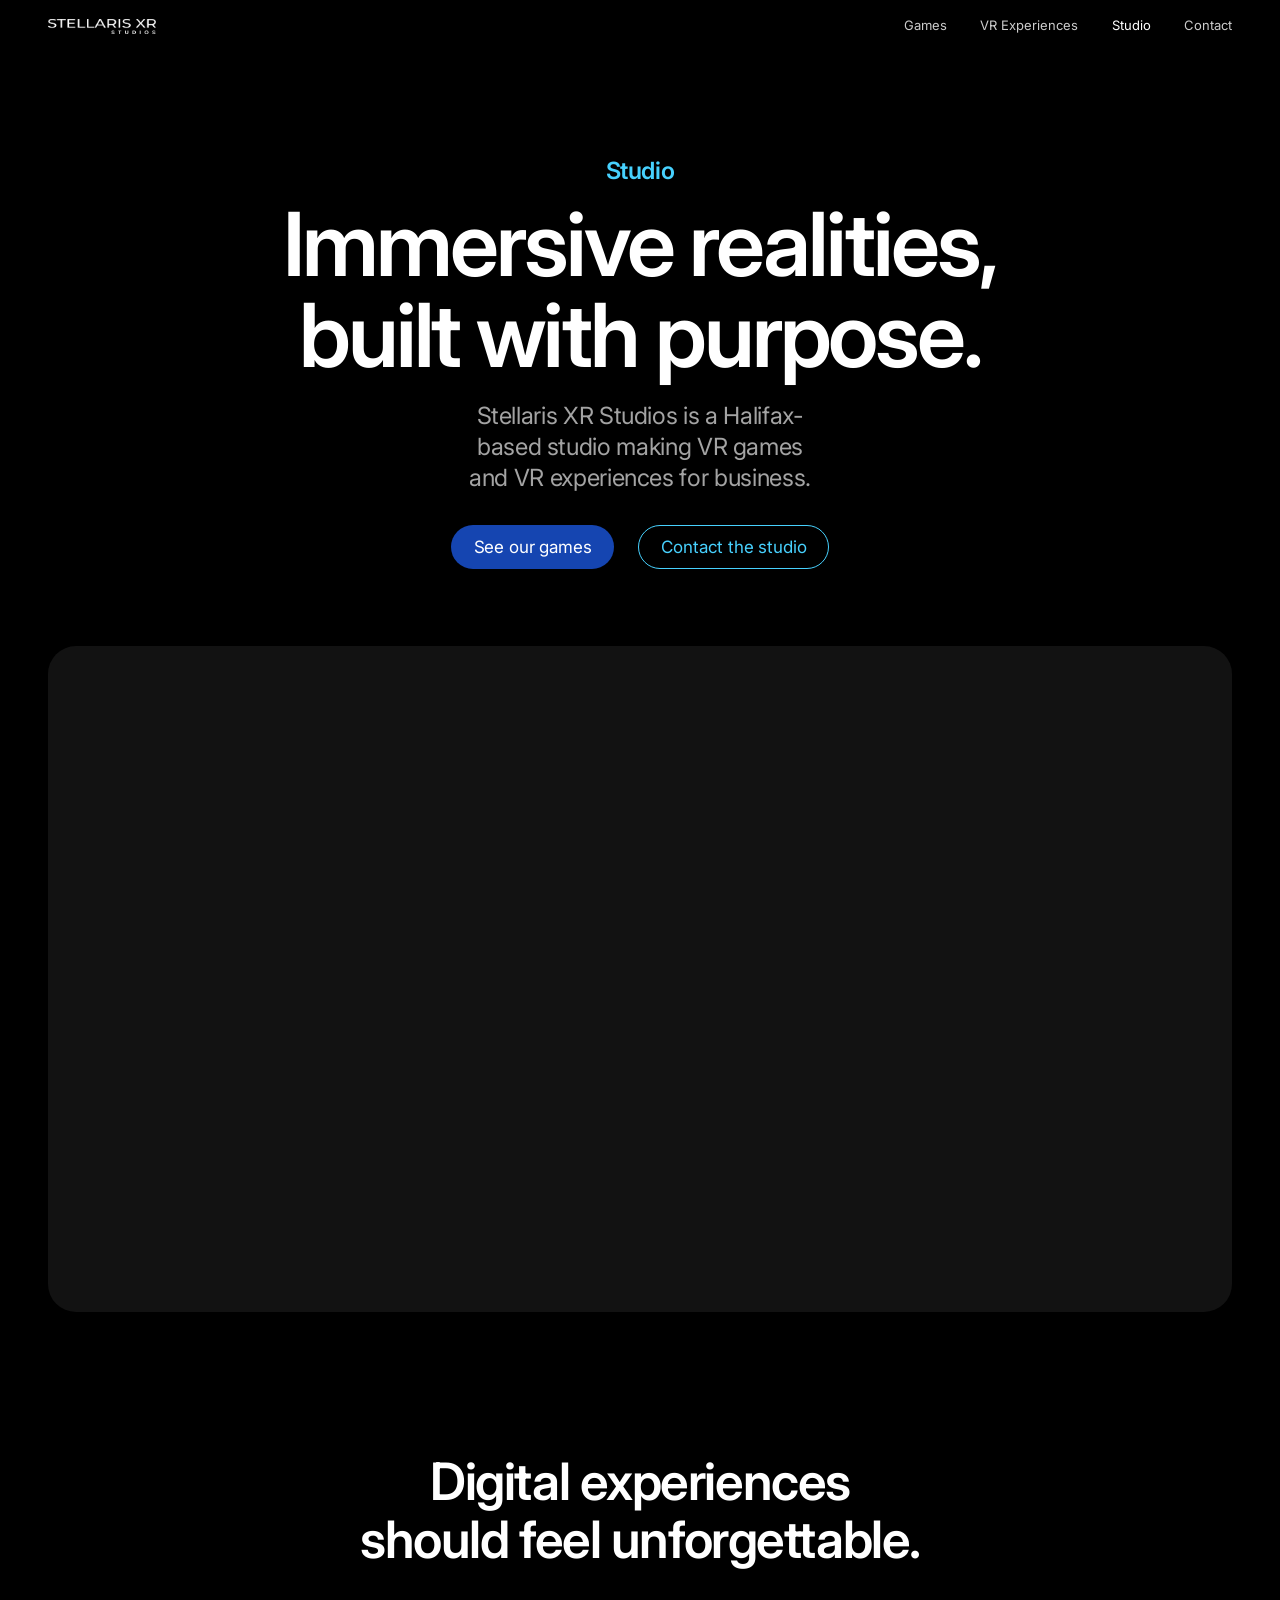
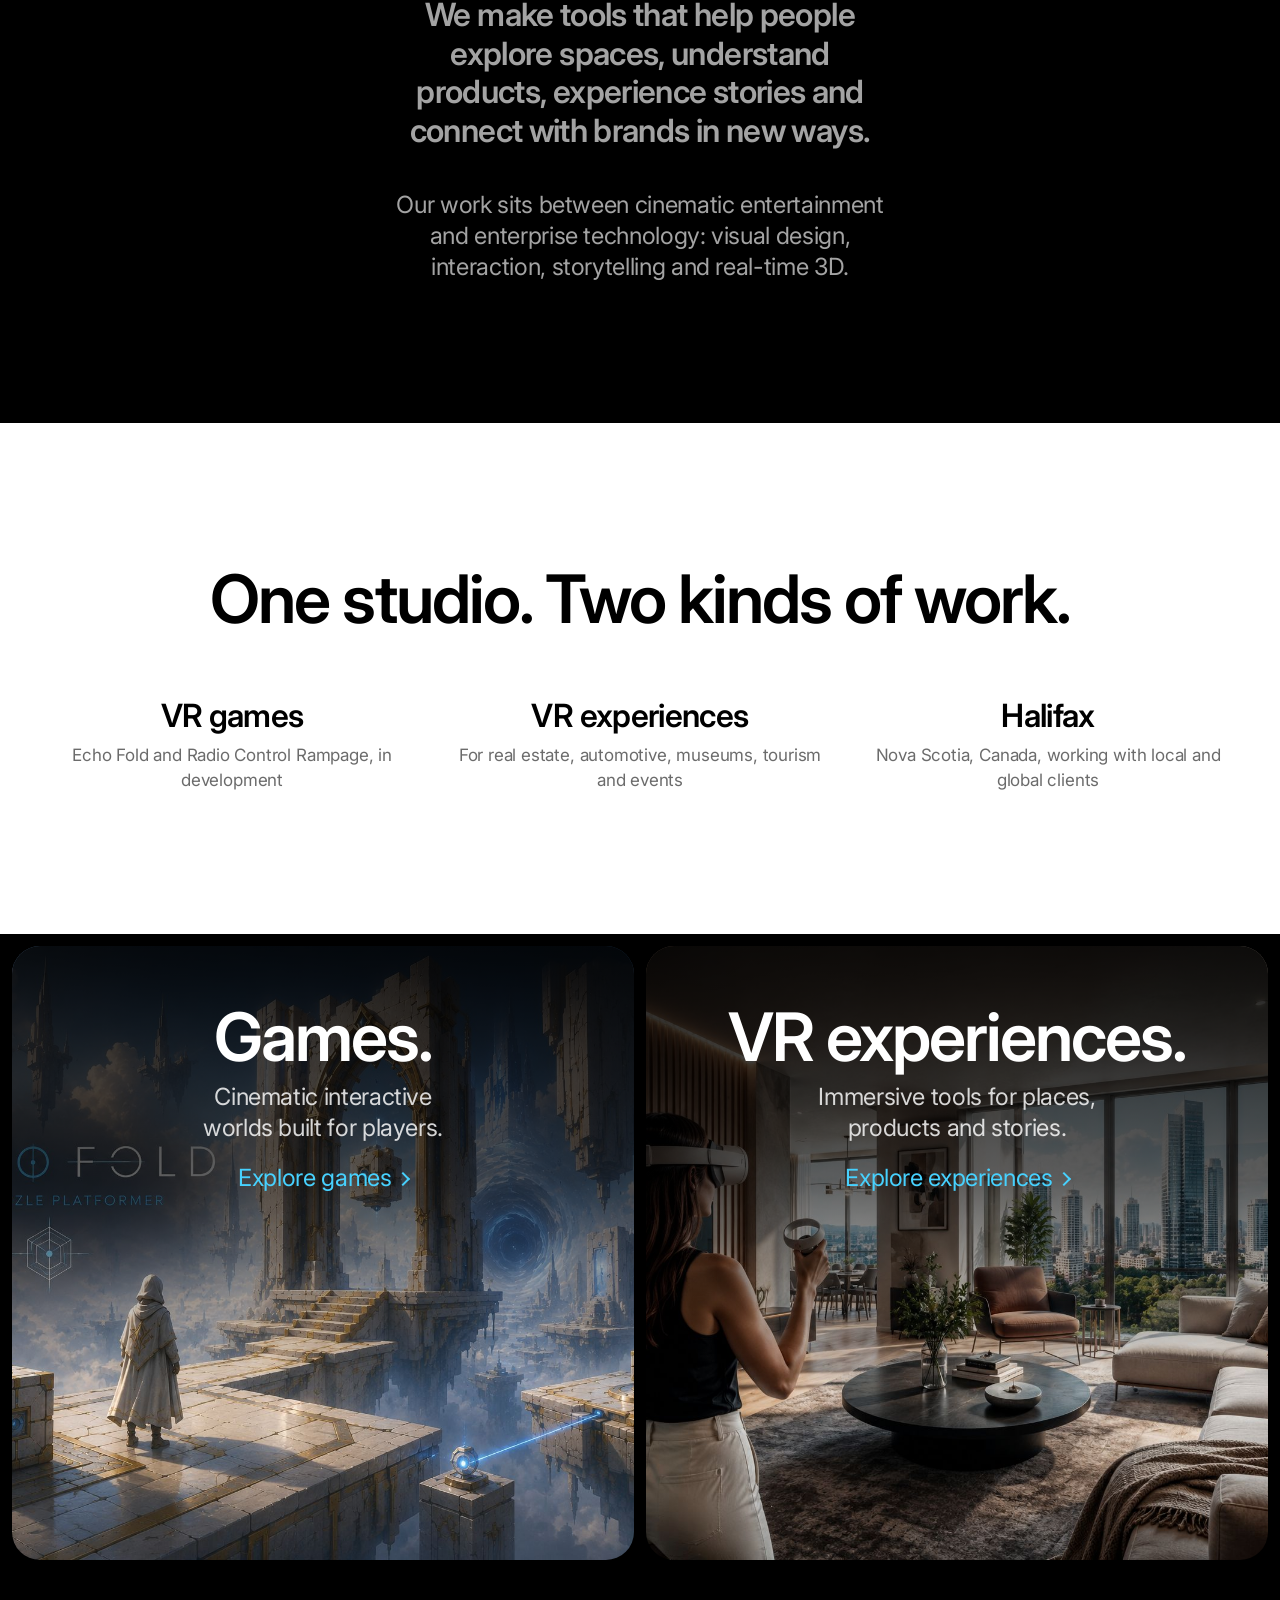
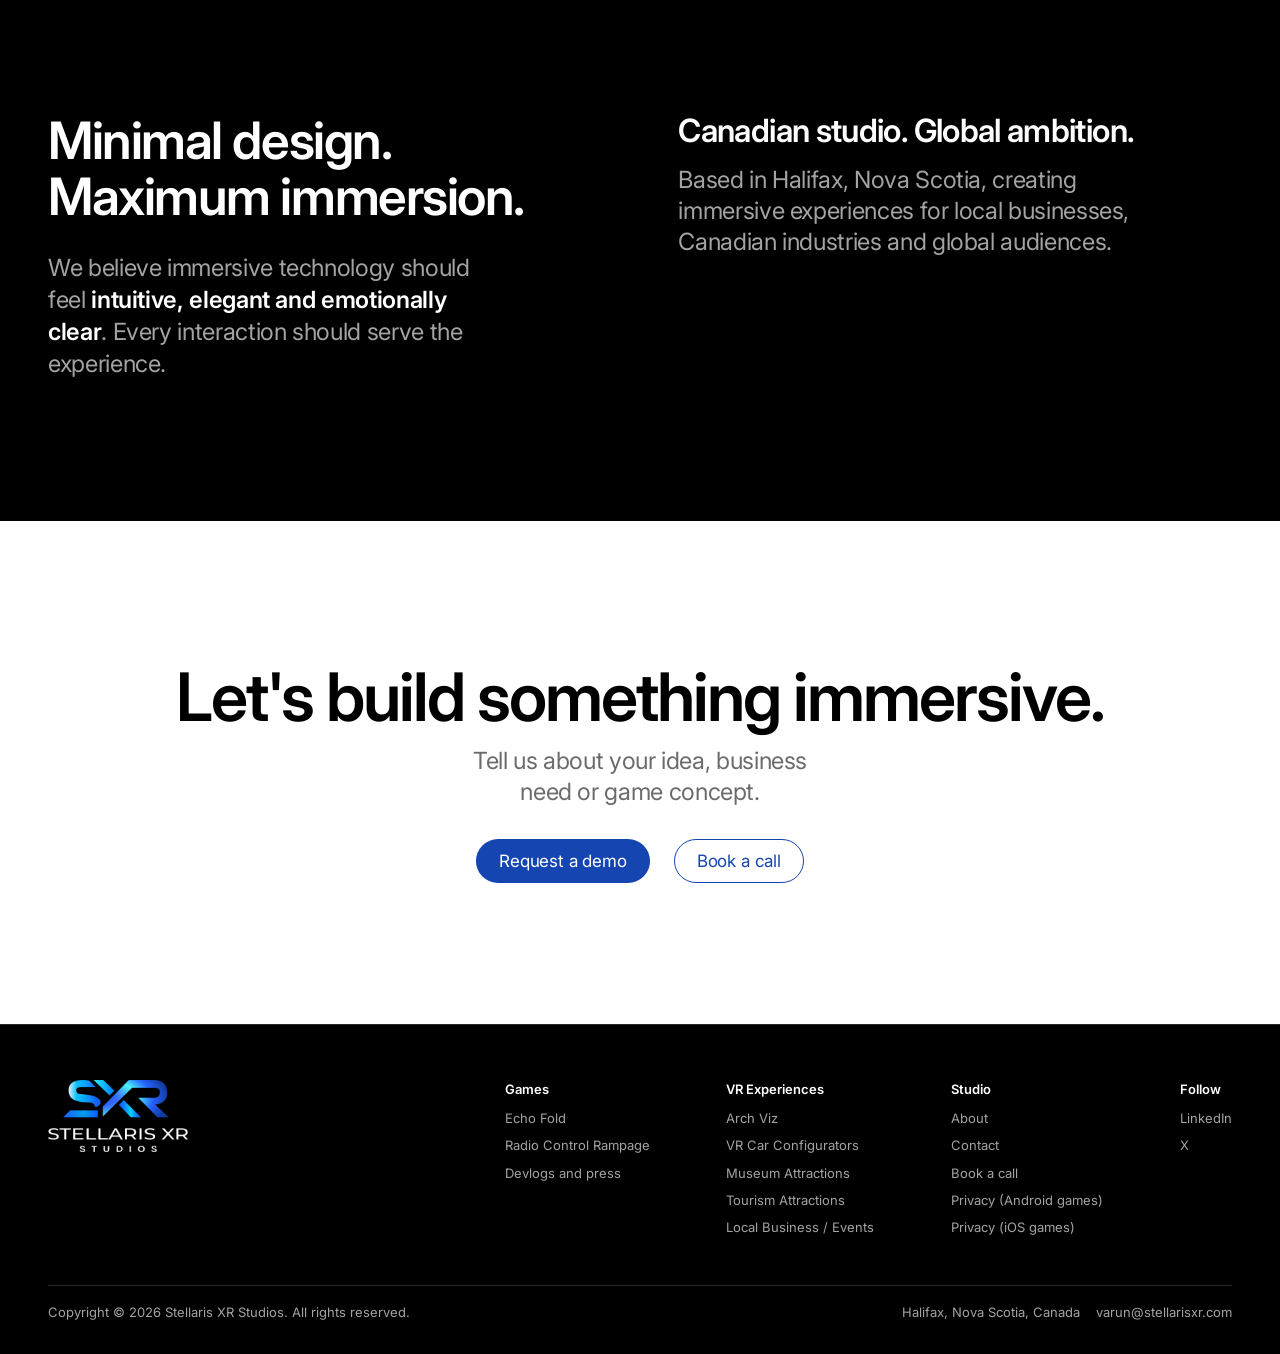
==== commit c8da2acf: "Add games privacy policies and app-ads.txt - privacy-android.html and privacy-ios.html: privacy poli" ====
--- a/about.html
+++ b/about.html
@@ -217,6 +217,8 @@
                             <li><a href="about.html">About</a></li>
                             <li><a href="contact.html">Contact</a></li>
                             <li><a href="https://cal.com/stellarisxr/consultation" data-schedule target="_blank" rel="noopener">Book a call</a></li>
+                            <li><a href="privacy-android.html">Privacy (Android games)</a></li>
+                            <li><a href="privacy-ios.html">Privacy (iOS games)</a></li>
                         </ul>
                     </div>
                     <div>
--- a/styles.css
+++ b/styles.css
@@ -1345,3 +1345,86 @@
         grid-template-columns: 1fr;
     }
 }
+
+/* ---------- Legal pages (privacy policies) ---------- */
+
+.legal {
+    padding-top: calc(var(--nav-h) + clamp(48px, 8vw, 96px));
+}
+
+.legal-col {
+    max-width: 760px;
+}
+
+.legal .t-h1 {
+    margin-top: 8px;
+}
+
+.legal-meta {
+    margin-top: 20px;
+    color: var(--fg-2);
+    font-size: var(--t-small);
+}
+
+.legal h2 {
+    margin-top: 56px;
+    font-size: var(--t-h3);
+    line-height: 1.14;
+    letter-spacing: -0.02em;
+    font-weight: 600;
+}
+
+.legal p,
+.legal ul {
+    margin-top: 16px;
+    color: var(--fg-2);
+    line-height: 1.6;
+}
+
+.legal ul {
+    padding-left: 1.25em;
+}
+
+.legal li + li {
+    margin-top: 8px;
+}
+
+.legal strong {
+    color: var(--white);
+    font-weight: 600;
+}
+
+.legal a {
+    color: var(--link);
+    text-decoration: underline;
+    text-underline-offset: 3px;
+    overflow-wrap: anywhere;
+}
+
+.legal-table {
+    margin-top: 16px;
+    overflow-x: auto;
+}
+
+.legal table {
+    width: 100%;
+    border-collapse: collapse;
+    font-size: var(--t-small);
+}
+
+.legal th,
+.legal td {
+    text-align: left;
+    vertical-align: top;
+    padding: 12px 14px 12px 0;
+    box-shadow: inset 0 -1px 0 var(--line);
+}
+
+.legal th {
+    color: var(--white);
+    font-weight: 600;
+}
+
+.legal td {
+    color: var(--fg-2);
+}
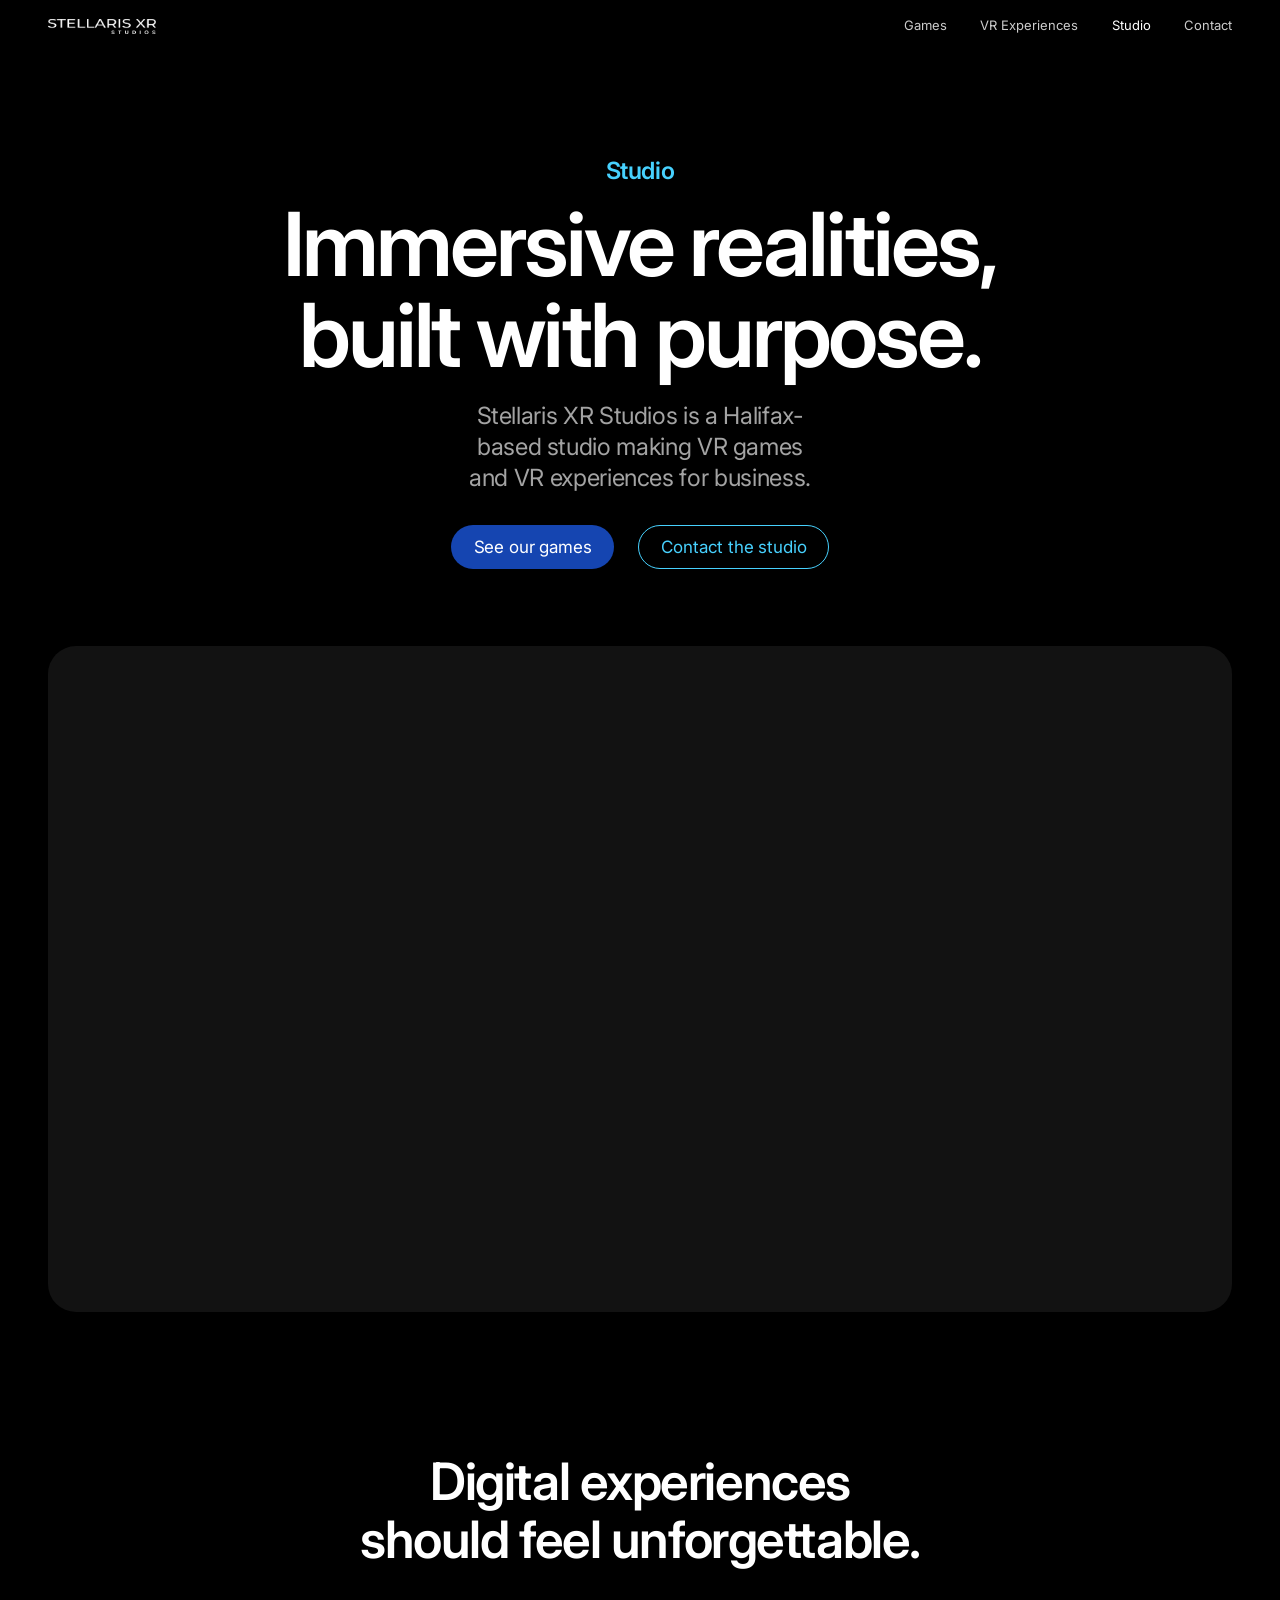
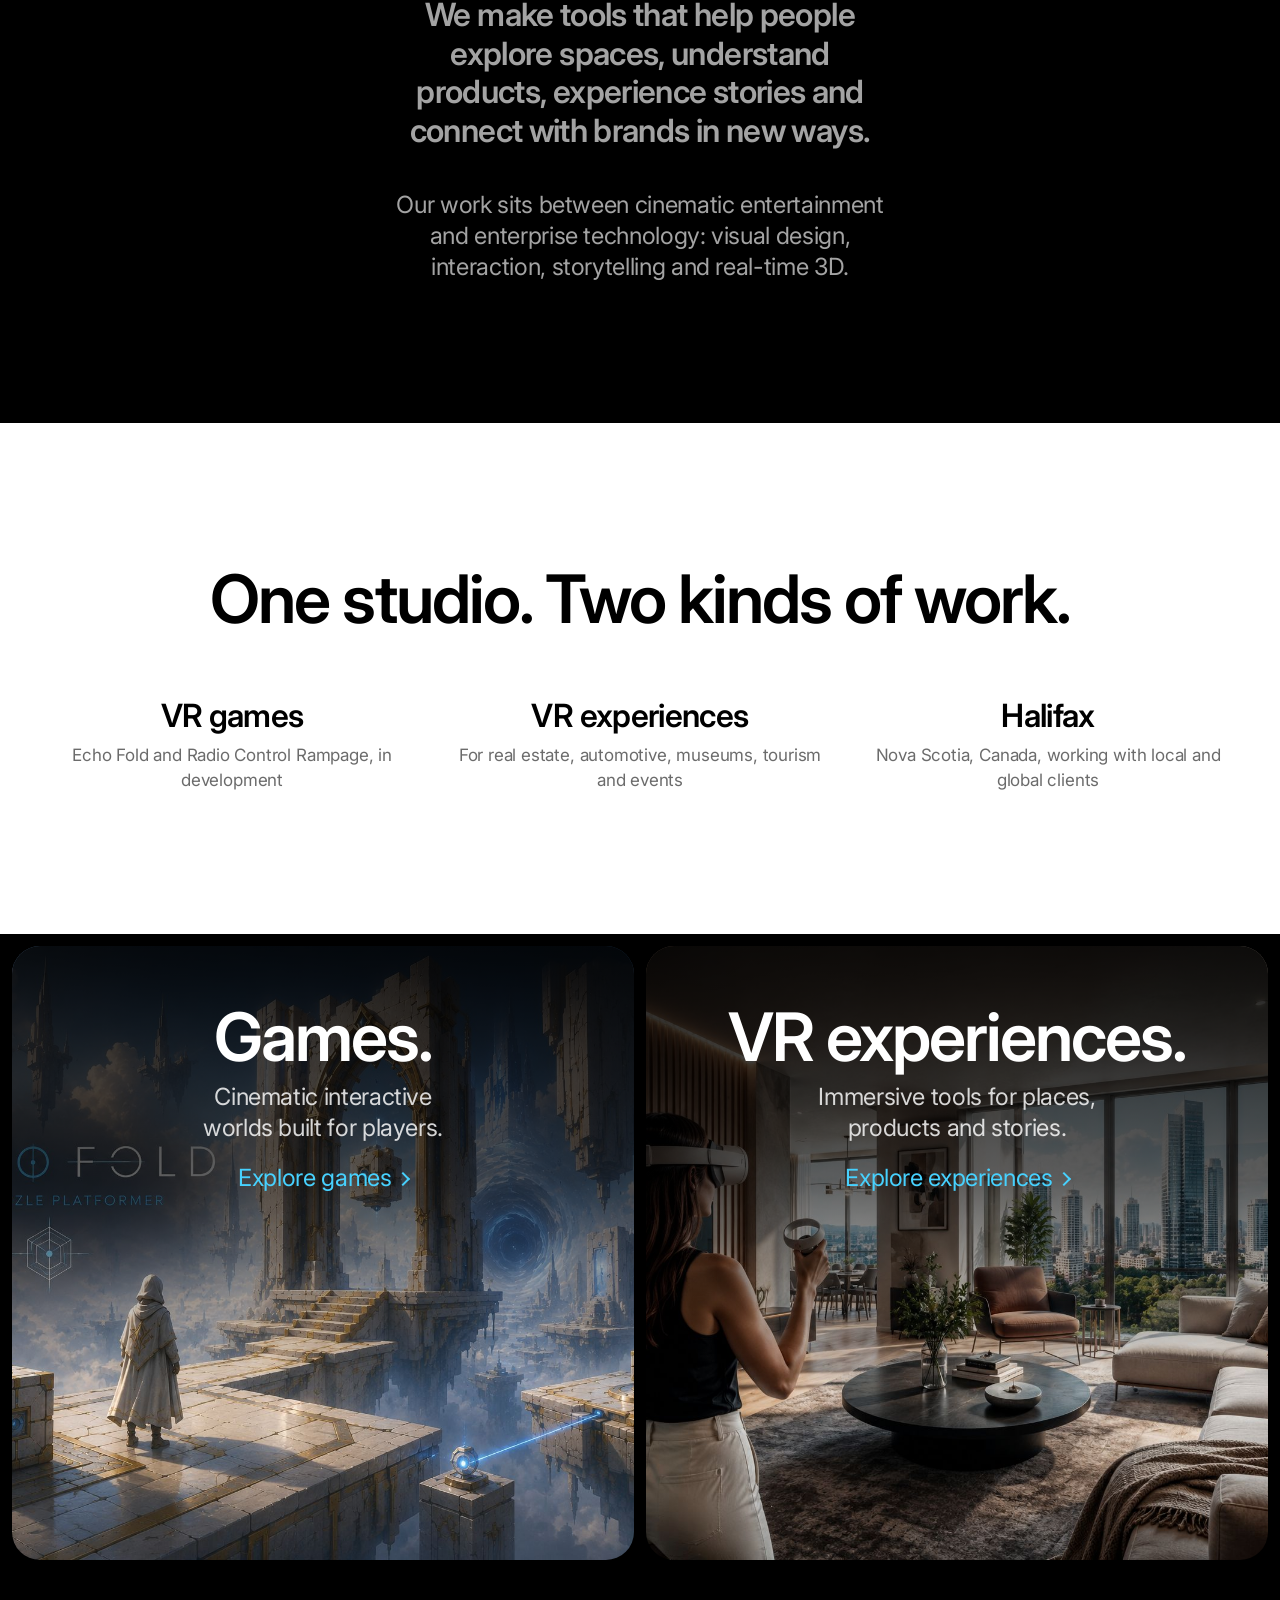
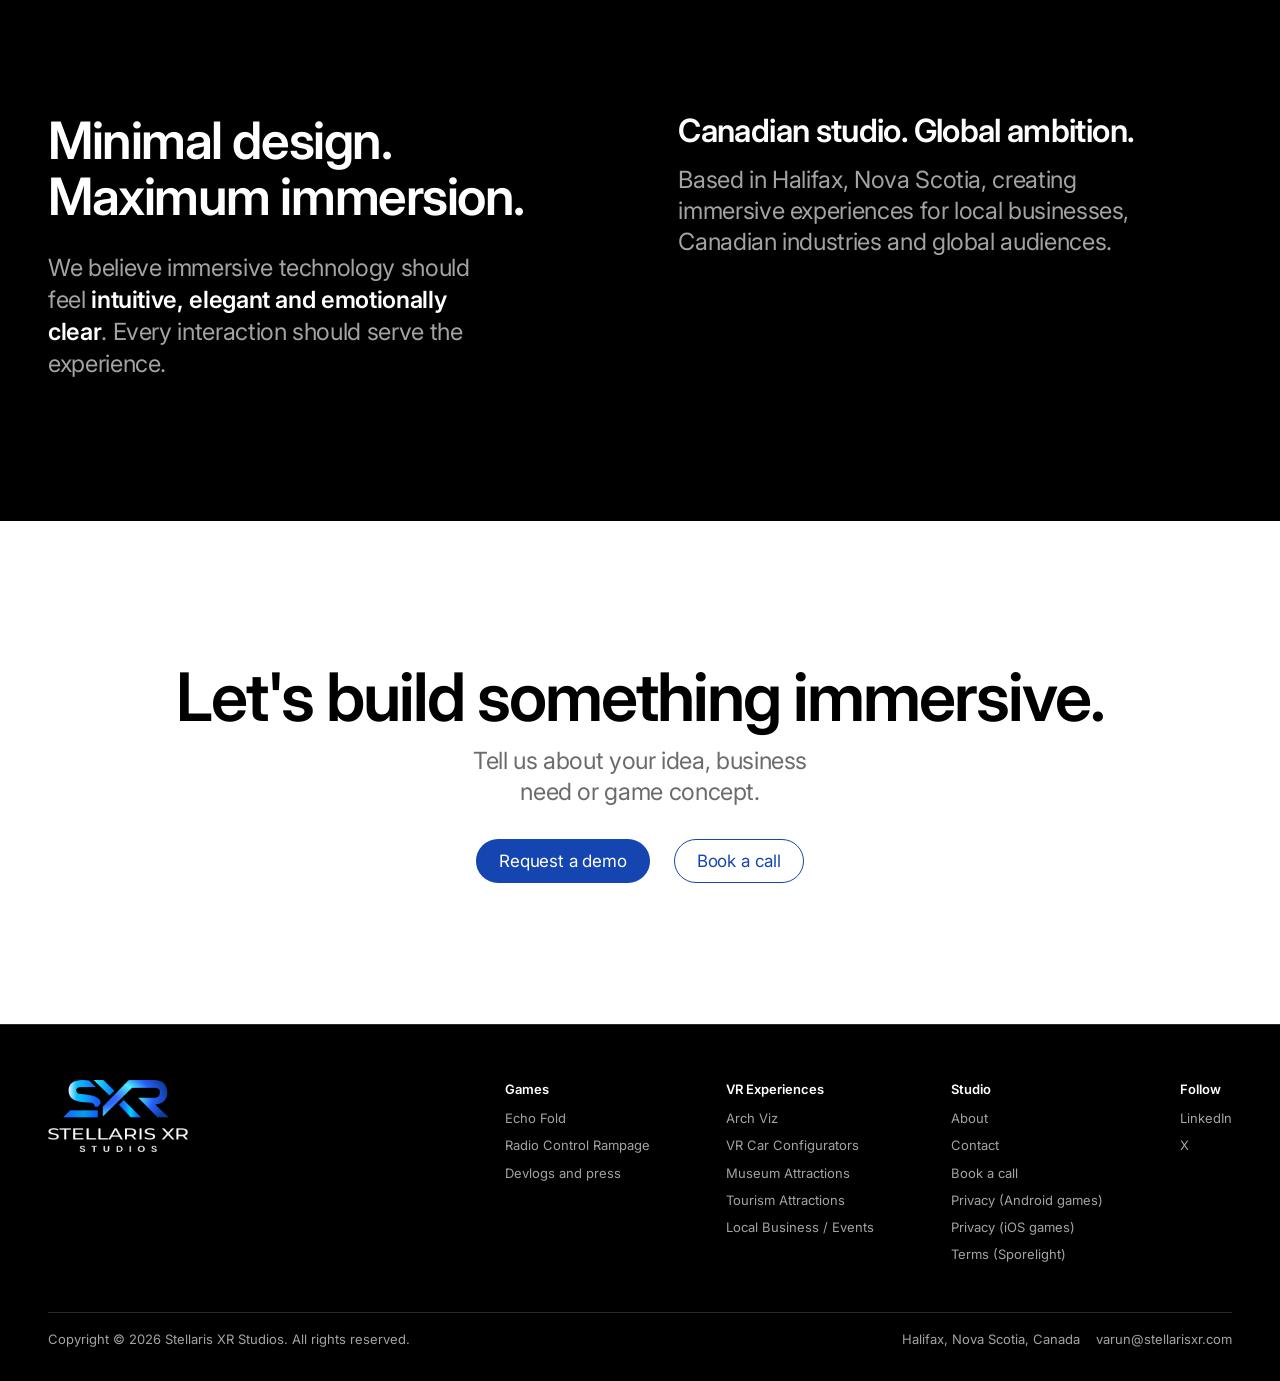
==== commit 0e3d90c7: "Add Sporelight terms of service page Co-Authored-By: Claude Opus 5.5 <noreply@anthropic.com>" ====
--- a/about.html
+++ b/about.html
@@ -219,6 +219,7 @@
                             <li><a href="https://cal.com/stellarisxr/consultation" data-schedule target="_blank" rel="noopener">Book a call</a></li>
                             <li><a href="privacy-android.html">Privacy (Android games)</a></li>
                             <li><a href="privacy-ios.html">Privacy (iOS games)</a></li>
+                            <li><a href="sporelight-terms.html">Terms (Sporelight)</a></li>
                         </ul>
                     </div>
                     <div>
